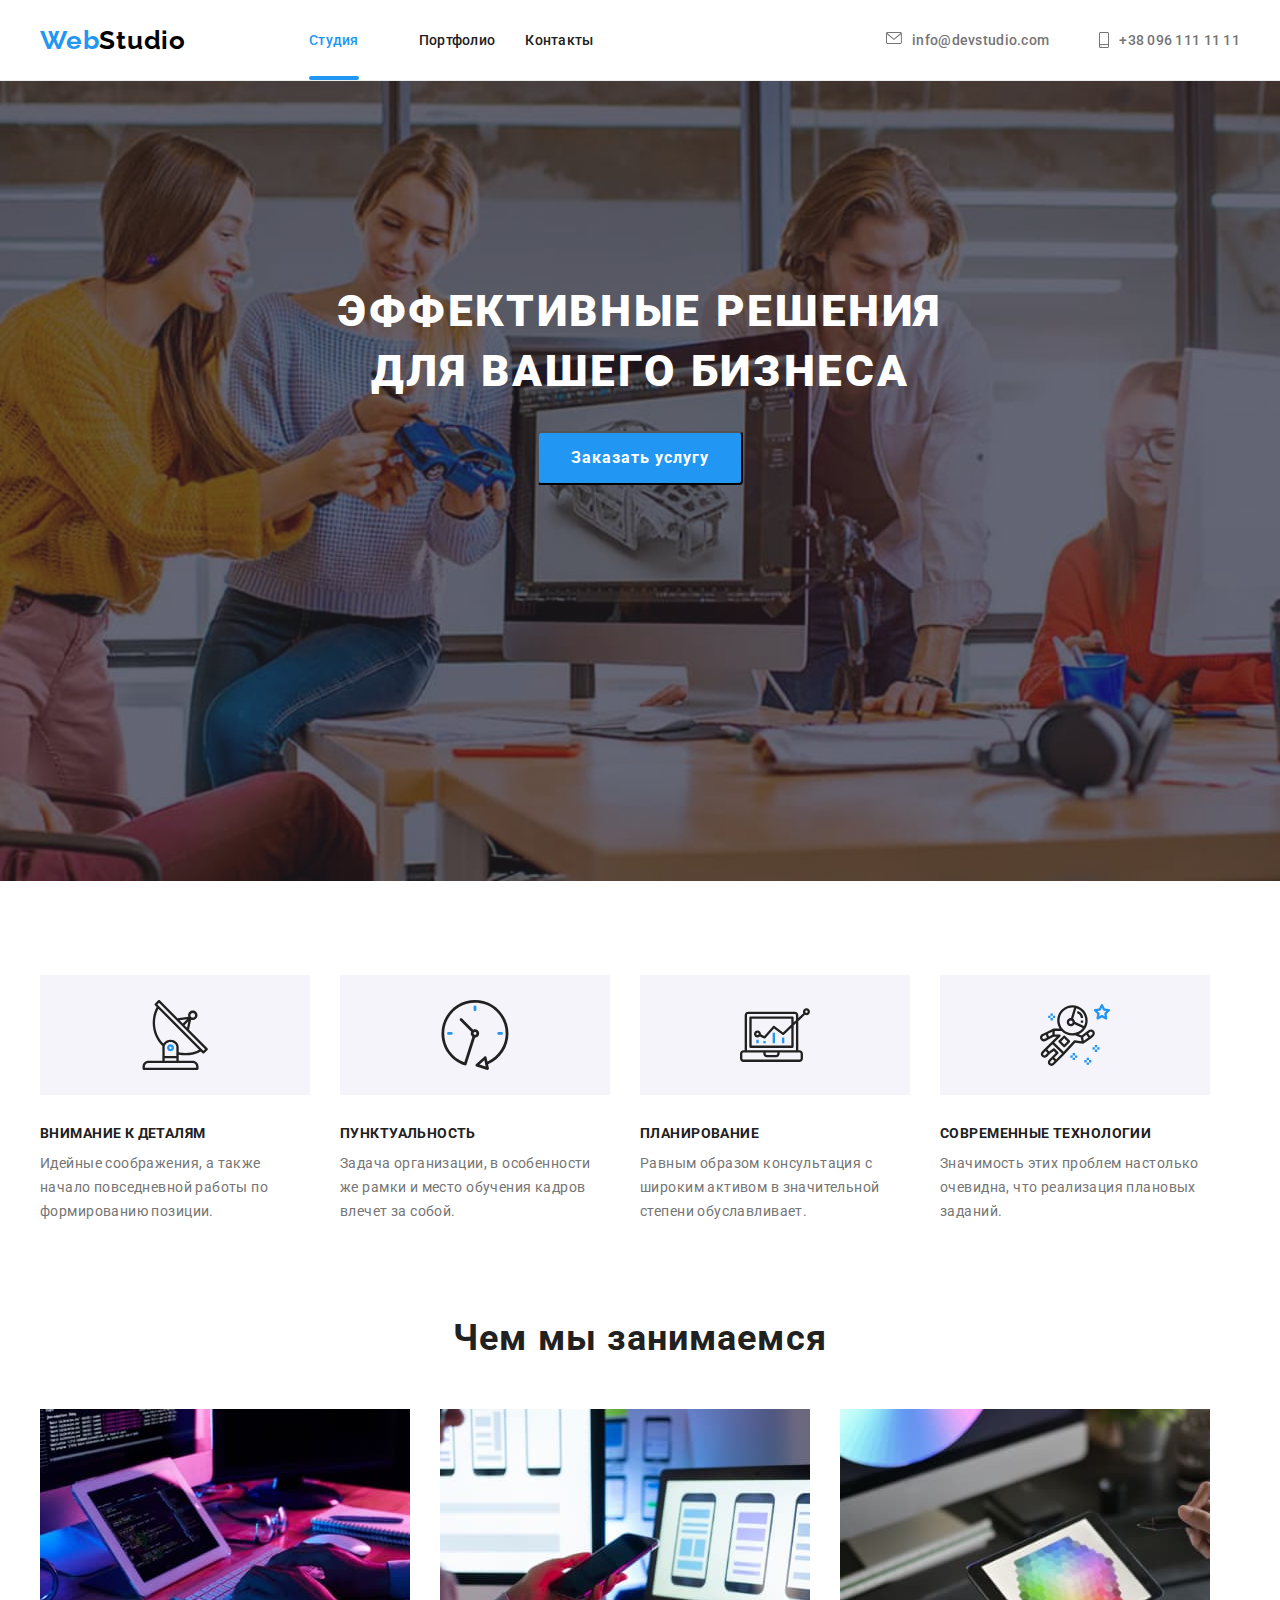
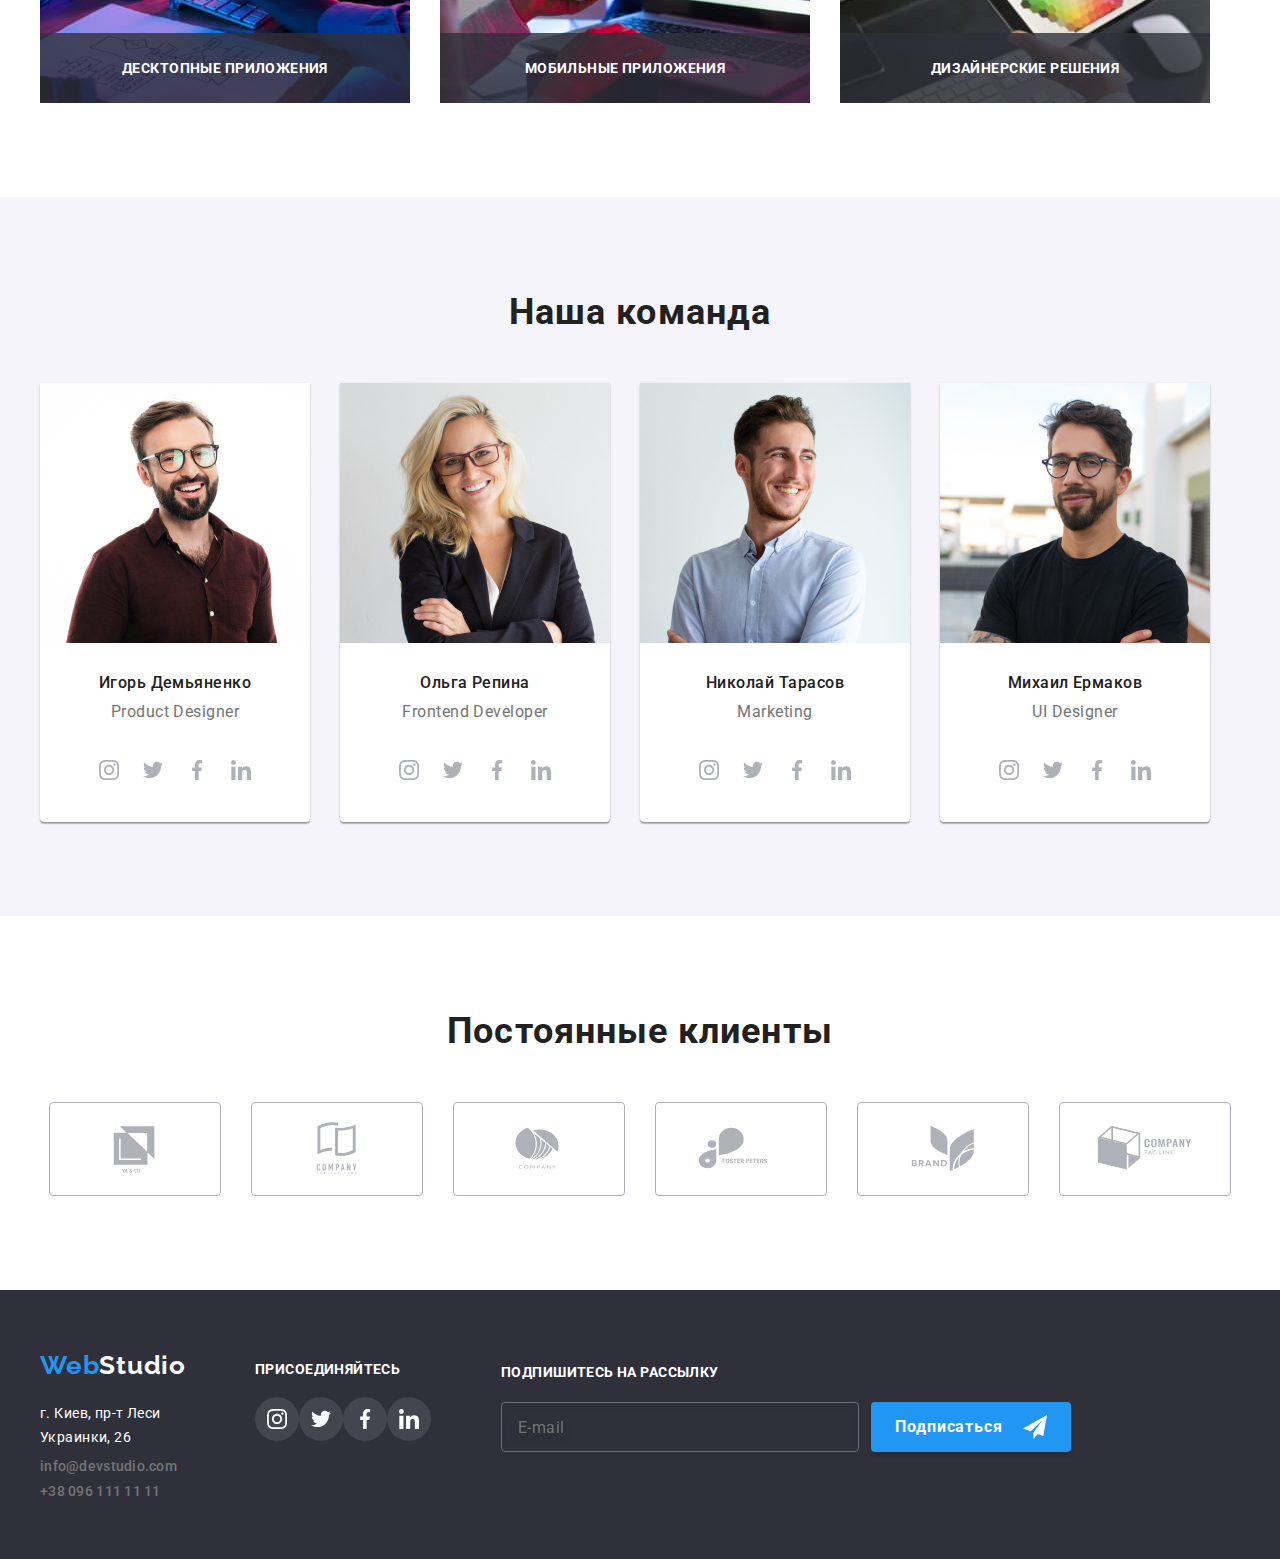
==== index.html @ 48524456 "HW7" ====
<!DOCTYPE html>
<html lang="ru">
<head>
    <meta charset="UTF-8">
    <meta http-equiv="X-UA-Compatible" content="IE=edge">
    <meta name="viewport" content="width=device-width, initial-scale=1.0">
    <title>Студия</title>
    <link rel="preconnect" href="https://fonts.googleapis.com">
    <link rel="preconnect" href="https://fonts.gstatic.com" crossorigin>
    <link href="https://fonts.googleapis.com/css2?family=Roboto:wght@400;500;700;900&display=swap" rel="stylesheet">
    <link rel="preconnect" href="https://fonts.googleapis.com">
    <link rel="preconnect" href="https://fonts.gstatic.com" crossorigin>
    <link href="https://fonts.googleapis.com/css2?family=Raleway:wght@700&display=swap" rel="stylesheet">
    <link href="//cdnjs.cloudflare.com/ajax/libs/modern-normalize/1.1.0/modern-normalize.min.css">
    <link rel="stylesheet" href="./css/main.min.css">
    <link rel="stylesheet" href="./css/styles.css">
    
    </head>
<body>
    <header class="header">
       <div class="container header_container">
       <nav class="header_nav header_list">
           <a href=./index.html class="Logo link">Web<span class="Logostudio link">Studio</span></a>
            
        <ul class="header_list link">
            <li class="header_item link">
              <a class="heder_link heder_link--current link" href="Студия">Студия</a>
            </li>
            <li class="header_item link">
              <a class="heder_link link" href=./portfolio.html>Портфолио</a>
            </li>
            <li class="header_item link">
              <a class="heder_link link" href="Контакты">Контакты</a>
            </li>
        </ul>
        </nav>
        
        <ul class="header_contact">
            <li class="contact_list link">
                <a class="contact_item link" href="mailto:info@devstudio.com">
                <svg class="email_icon">
                <use href="./imeges/sprite.svg#icon-email"></use>
                </svg>
                info@devstudio.com</a>
            </li>
            <li class="contact_list link">
                <a class="contact_item link" href="tel:+380961111111">
                <svg class="tel_icon">
                    <use href="./imeges/sprite.svg#icon-phone"></use>
                </svg>
                +38 096 111 11 11</a>
            </li>
        </ul>       
       </div>
    </header>
    <main class="hero_center">
        <section class="baner">
            <div class="container">
            <h1 class="hero_main">Эффективные решения для вашего бизнеса</h1>
            <button class="hero_btn" type="button"data-modal-open>Заказать услугу</button>
        </div>
        </section>

        <section class="header_about_us">
            <div class="container">
            <ul class="link header_us">
             <li class="about_item"> 
                <div class="deskription_card"> 
                 <div class="pictures">
                    <svg class="icon_antena">
                    <use href="./imeges/sprite.svg#icon-antena"></use>
                    </svg>
                 </div>
                </div>
                 <h3 class="about_us">Внимание к деталям</h3> 
                <p class="about_list">Идейные соображения, а также начало повседневной работы по формированию позиции.</p>  
             </li>
             <li class="about_item"> 
                <div class="deskription_card"> 
                    <div class="pictures">
                       <svg class="icon_clock">
                       <use href="./imeges/sprite.svg#icon-clock"></use>
                       </svg>
                    </div>
                   </div>
                 <h3 class="about_us">Пунктуальность</h3> 
                <p class="about_list">Задача организации, в особенности же рамки и место обучения кадров влечет за собой.</p>  
             </li>
             <li class="about_item"> 
                <div class="deskription_card"> 
                    <div class="pictures">
                       <svg class="icon_diagram">
                       <use href="./imeges/sprite.svg#icon-diagramfinish"></use>
                       </svg>
                    </div>
                   </div>
                 <h3 class="about_us">Планирование</h3> 
                <p class="about_list">Равным образом консультация с широким активом в значительной степени обуславливает.</p>  
             </li>
             <li class="about_item"> 
                <div class="deskription_card"> 
                    <div class="pictures">
                       <svg class="icon_astronaut">
                       <use href="./imeges/sprite.svg#icon-astronaut"></use>
                       </svg>
                    </div>
                   </div>
                 <h3 class="about_us">Современные технологии</h3> 
                <p class="about_list">Значимость этих проблем настолько очевидна, что реализация плановых заданий.</p>  
             </li>
            </ul>
        </div>
        </section>

        <section class="header_we_do">
            <div class="container">
            <h2 class="we_do">Чем мы занимаемся</h2>
             <ul class="we_do_list">
                 <li class="link photo_we_do">
                    <div class="we_do_title">
                     <img class="we_do_image"src="./imeges/box1.jpg" alt="печатает на клавиатуре" width="370" height="294">
                    <p class="we_do_text">Десктопные приложения</p>
                </div>
                </li>
                    <li class="link photo_we_do">
                        <div class="we_do_title">
                    <img class="we_do_image" src="./imeges/box2.jpg" alt="показывает телефон на экране" width="370" height="294">
                <p class="we_do_text">Мобильные приложения</p>
                </div>
                </li>
                <li class="link photo_we_do">
                    <div class="we_do_title">
                    <img class="we_do_image" src="./imeges/box3(1).jpg" alt="на картинке показан планшет" width="370" height="294">
                    <p class="we_do_text">Дизайнерские решения</p>
                </div>
                </li>
             </ul>
            </div>
        </section>

        <section class="header_team">
            <div class="container">
            <h2 class="team">Наша команда</h2>
            <ul class="team_list">
                <li class="link photo_us">
                    <img class="team_photo" src="./imeges/img(1).jpg" alt="сотрудник" width="270" height="260">
                    <h4 class="name">Игорь Демьяненко</h4>
                    <h5 class="prof" lang="en">Product Designer</h5>
                    <ul class="team_list-item social_list">
                        <li class="social_item link">
                            <a href="" class="social_link">
                             <svg class="social_icon">
                             <use 
                              href="./imeges/sprite.svg#icon-instagram">
                              </use>
                             </svg>
                            </a>
                        </li>
                        <li class="social_item link">
                            <a href="" class="social_link">
                             <svg class="social_icon">
                                <use 
                                href="./imeges/sprite.svg#icon-twitter">
                                </use>
                             </svg>
                            </a>
                        </li>

                        <li class="social_item link">
                            <a href="" class="social_link">
                               <svg class="social_icon">
                                    <use 
                                    href="./imeges/sprite.svg#icon-facebook">
                                    </use>
                                </svg>  
                            </a>

                        </li>
                        <li class="social_item link">
                            <a href="" class="social_link">
                                <svg class="social_icon">
                                    <use 
                                    href="./imeges/sprite.svg#icon-linkedin">
                                    </use>
                                </svg>  
                            </a>
                        </li>
                        
                    </ul>
                </li>
                <li class="link photo_us">
                   <img class="team_photo" src="./imeges/img(2).jpg" alt="сотрудник" width="270" height="260">
                   <h4 class="name">Ольга Репина</h4>
                   <h5 class="prof" lang="en">Frontend Developer</h5>
                   <ul class="team_list_item social_list">
                    <li class="social_item link">
                        <a href="" class="social_link">
                            <svg class="social_icon">
                                <use 
                                 href="./imeges/sprite.svg#icon-instagram">
                                 </use>
                                </svg>
                               </a>
                           </li>
   
                           <li class="social_item link">
                               <a href="" class="social_link">
                                <svg class="social_icon">
                                   <use 
                                   href="./imeges/sprite.svg#icon-twitter">
                                   </use>
                                </svg>
                               </a>
                           </li>
   
                           <li class="social_item link">
                               <a href="" class="social_link">
                                  <svg class="social_icon">
                                       <use 
                                       href="./imeges/sprite.svg#icon-facebook">
                                       </use>
                                   </svg>  
                               </a>
   
                           </li>
                           <li class="social_item link">
                               <a href="" class="social_link">
                                   <svg class="social_icon">
                                       <use 
                                       href="./imeges/sprite.svg#icon-linkedin">
                                       </use>
                                   </svg>  
                               </a>
                           </li>
                           
                       </ul>
                                   
                </li>
               <li class="link photo_us">
                   <img class="team_photo" src="./imeges/img(3).jpg" alt="сотрудник" width="270" height="260">
                   <h4 class="name">Николай Тарасов</h4>
                   <h5 class="prof" lang="en">Marketing</h5>
                   <ul class="team_list_item social_list">
                    <li class="social_item link">
                        <a href="" class="social_link">
                            <svg class="social_icon">
                                <use 
                                 href="./imeges/sprite.svg#icon-instagram">
                                 </use>
                                </svg>
                        </a>
                    </li>
   
                    <li class="social_item link">
                         <a href="" class="social_link">
                            <svg class="social_icon">
                                   <use 
                                   href="./imeges/sprite.svg#icon-twitter">
                                   </use>
                            </svg>
                        </a>
                    </li>
   
                    <li class="social_item link">
                            <a href="" class="social_link">
                                <svg class="social_icon">
                                       <use 
                                       href="./imeges/sprite.svg#icon-facebook">
                                       </use>
                                </svg>  
                            </a>
   
                    </li>
                    <li class="social_item link">
                            <a href="" class="social_link">
                                <svg class="social_icon">
                                       <use 
                                       href="./imeges/sprite.svg#icon-linkedin">
                                       </use>
                                </svg>  
                            </a>
                    </li>
                           
                </ul>
              </li>
               <li class="link photo_us">
                   <img class="team_photo" src="./imeges/img(4).jpg" alt="сотрудник" width="270" height="260">
                   <h4 class="name">Михаил Ермаков</h4>
                   <h5 class="prof" lang="en">UI Designer</h5>
                   <ul class="team_list_item social_list">
                    <li class="social_item link">
                        <a href="" class="social_link">
                            <svg class="social_icon">
                                <use 
                                 href="./imeges/sprite.svg#icon-instagram">
                                 </use>
                            </svg>
                        </a>
                    </li>
   
                    <li class="social_item link">
                        <a href="" class="social_link">
                            <svg class="social_icon">
                                   <use 
                                   href="./imeges/sprite.svg#icon-twitter">
                                   </use>
                            </svg>
                        </a>
                    </li>
   
                    <li class="social_item link">
                        <a href="" class="social_link">
                            <svg class="social_icon">
                                       <use 
                                       href="./imeges/sprite.svg#icon-facebook">
                                       </use>
                            </svg>  
                        </a>
   
                    </li>
                    <li class="social_item link">
                        <a href="" class="social_link">
                            <svg class="social_icon">
                                       <use 
                                       href="./imeges/sprite.svg#icon-linkedin">
                                       </use>
                            </svg>  
                        </a>
                    </li>
                   </ul>
                </li>
            </ul>
        </div>
        </section>

        <section class="client_section">
            <div class="container">
                <h2 class="title_client">Постоянные клиенты</h2>
            <ul class="client_list list">
                <li class="client_item link">
                    <a class="client_link" href="">
                        <svg class="company_icon">
                            <use href="./imeges/sprite.svg#icon-Company-YA"></use>
                        </svg>
                    </a>

                </li>
                <li class="client_item link">
                    <a class="client_link" href="">
                        <svg class="company_icon">
                            <use href="./imeges/sprite.svg#icon-company-windows"></use>
                        </svg>
                    </a>

                </li>
                <li class="client_item link">
                    <a class="client_link" href="">
                        <svg class="company_icon">
                            <use href="./imeges/sprite.svg#icon-company-circle"></use>
                        </svg>
                    </a>

                </li>
                <li class="client_item link">
                    <a class="client_link" href="">
                        <svg class="company_icon">
                            <use href="./imeges/sprite.svg#icon-Compane-foster"></use>
                        </svg>
                    </a>

                </li>
                <li class="client_item link">
                    <a class="client_link" href="">
                        <svg class="company_icon">
                            <use href="./imeges/sprite.svg#icon-company-brand"></use>
                        </svg>
                    </a>

                </li>
                <li class="client_item link">
                    <a class="client_link" href="">
                        <svg class="company_icon">
                            <use href="./imeges/sprite.svg#icon-company"></use>
                        </svg>
                    </a>

                </li>
            </ul>
            
            </div>
        </section>
    </main>

    <footer class="footer link">
    
     <div class="head_footer_container container">
        <div class="footer_container">
            <div class="footer_web">  
                <div class="logo_foot">
                <a href="WebStudio" class="Logo_footer link">Web<span class="Logostudio_footer link">Studio</span></a>
                </div>
            <address> 
            <ul class="link footer_list">
                <li class="link footer_item">
                    <a class="adress link" href="г.Киев,пр-тЛесиУкраинки,26">г. Киев, пр-т Леси Украинки, 26</a>
                </li>
                <li class="link footer_item">
                    <a class="contact_item link" href="mailto:info@devstudio.com">info@devstudio.com</a>
                </li>
                <li class="link footer_item">
                    <a class="contact_item link" href="tel:+380961111111">+38 096 111 11 11</a>
                </li>
            </ul>
            </address>
            </div> 

        <div class="footer_social">
         <h2 class="social_title">Присоединяйтесь</h2>
            <ul class="social_list">
             <li class="social_item link"> 
                 <a href="" class="footer_social_link">
                    <svg class="footer_social_icon">
                        <use href="./imeges/sprite.svg#icon-instagram"></use>
                    </svg>
                </a> 
            </li>
                            
            <li class="social_item link"> 
                <a href="" class="footer_social_link">
                    <svg class="footer_social_icon">
                        <use href="./imeges/sprite.svg#icon-twitter"></use>
                    </svg>
                </a>
             </li>
                              
             <li class="social_item link"> 
                 <a href="" class="footer_social_link">
                    <svg class="footer_social_icon">
                        <use href="./imeges/sprite.svg#icon-facebook"></use>
                    </svg>
                </a> 
            </li>

            <li class="social_item link"> 
                <a href="" class="footer_social_link">
                    <svg class="footer_social_icon">
                        <use href="./imeges/sprite.svg#icon-linkedin"></use>
                    </svg>
                </a> 
            </li>
           </ul>
        </div> 
        </div> 
    
    <form action class="footer_form">
        <strong class="strong">Подпишитесь на рассылку</strong>
        <div class="write_send">
        <input type="email" 
            id="mail" 
            placeholder="E-mail" 
            class="footer_input">
        <button type="submite" class="btn_write">
            <span class="btn_title">Подписаться</span>
            <svg class="icon_send" width="24" height="24">
                <use href="./imeges/sprite.svg#icon-send">
                 </use>
            </svg>
        </button>
    
    </form>
</div>
       
    </footer>


    <div class="backdrop is_hidden" data-modal>
        <div class="modal">
            <button type="button" class="close_btn" data-modal-close>
                <svg class="close_button">
                    <use href="./imeges/sprite.svg#icon-close-black-18dp">
                </use>
                </svg>
            </button>
        
        <form class="form" action>
            <p class="title_form">Оставьте свои данные, мы вам перезвоним</p>
            <div class="form_name">
            <label class="form_item" for="name" >Имя</label>
            <input class="form_input" type="text" name="name" id="name" placeholder="Иванов Иван">
            <svg class="form_icon">
            <use href="./imeges/sprite.svg#icon-People"></use>
            </svg>
           </div>
           <div class="form_name">
            <label class="form_item" for="tel">Телефон</label>
            <input class="form_input" type="tel" name="tel" id="tel">
            <svg class="form_icon">
               <use href="./imeges/sprite.svg#icon-tel"></use>
               </svg>
           </div>
           <div class="form_name">
            <label class="form_item" for="mail">Почта</label>
            <input class="form_input" type="email" name="mail" id="mail">
            <svg class="form_icon">
               <use href="./imeges/sprite.svg#icon-letter"></use>
               </svg>
           </div>
           <div class="form_name">
            <label class="form_item" for="com">Комментарий</label>
            <textarea name="com" id="com" cols="30" rows="10" class="comment" placeholder="Введите текст"></textarea>
           </div>
           
           <input type="checkbox" id="agreement" class="agreement hidden_visual"> 
          <label for="agreement" class="form_checkbox">
              <span class="span">
                <svg class="check" width="11" height="8">
                    <use href="./imeges/sprite.svg#icon-icon-vector">
                 </use>
                </svg>
              </span>Cоглашаюсь с рассылкой и принимаю &#160; 
          <a class="form_agry" href="">Условия договорa</a>
          </label> 
           
            
       
           <button type="submit" class="btn_send btn_submit">отправить</button>
        
        </form>

    </div>       
    </div>
        <script src="./js/modal.js"></script>
    </body>
</html>
---- css/main.min.css ----
:root{--primary-title-color: #ffffff;--secondary-title-color: #212121;--primary-text-color: #757575;--secondary-text-color: #2196F3}ul,h1,h3,h2,h4,p{padding:0px;margin:0px}img{display:block;min-width:100%;height:auto}a{display:block}html{box-sizing:border-box}body{font-family:'Roboto', sans-serif;margin:0px}.link{list-style:none;text-decoration:none;font-style:normal}.container{width:1200px;margin:0 auto;padding:0 15px}.hero_btn{font-family:Roboto;font-style:normal;font-weight:bold;font-size:16px;line-height:30px;display:flex;align-items:center;letter-spacing:0.06em;color:var(--primary-title-color);background-color:#2196F3;cursor:pointer;margin:auto;border-radius:4px;padding:10px 32px}.hero_btn:focus,.hero_btn:hover{background-color:var(--secondary-text-color);color:var(--secondary-title-color)}.social_item{width:44px;height:44px}.social_link{width:100%;height:100%;border-radius:50%;background-color:#ffffff;display:flex;justify-content:center;align-items:center;transition:background-color 250ms cubic-bezier(0.4, 0, 0.2, 1)}.social_link:focus,.social_link:hover{background-color:var(--secondary-text-color);border-radius:50%}.social_list{display:flex;justify-content:center;align-items:center}.social_item .social_item{margin-left:10px}.team_list_item{margin-bottom:30px}.social_icon{width:20px;height:20px;fill:#afb1b8;justify-content:center;align-items:center}.social_icon:hover,.social_icon:focus{fill:#ffffff;border-color:var(--secondary-text-color)}.menu_btn:hover,.menu_btn:focus{color:var(--primary-title-color);background-color:var(--secondary-text-color)}.menu_btn{border:none;font-family:Roboto;font-style:normal;font-weight:500;font-size:16px;line-height:26px;text-align:center;letter-spacing:0.03em;color:var(--secondary-title-color);cursor:pointer;display:block;padding:6px 22px;transition:color 250ms cubic-bezier(0.4, 0, 0.2, 1),background-color 250ms cubic-bezier(0.4, 0, 0.2, 1),box-shadow 250ms cubic-bezier(0.4, 0, 0.2, 1)}.menu{padding-top:94px;padding-bottom:94px}.container_nav{display:flex;justify-content:center;margin-bottom:50px}.menu_title:not(:first-child){margin-left:30px}.backdrop{width:100%;height:100%;position:fixed;top:0;background-color:rgba(0,0,0,0.2);display:flex;justify-content:center;align-items:center;transition:opacity 250ms cubic-bezier(0.4, 0, 0.2, 1)}.backdrop.is_hidden{opacity:0;visibility:hidden;pointer-events:none}.modal{width:528px;min-height:581px;background:#ffffff;border-radius:4px;position:relative}.close_btn{display:flex;justify-content:center;align-items:center;width:30px;height:30px;border-radius:50%;position:absolute;right:18px;top:18px;background-color:transparent;border:1px solid rgba(0,0,0,0.1);cursor:pointer}.close_button{width:18px;height:18px;justify-content:center;align-items:center}.close_button:hover{fill:var(--secondary-text-color)}textarea{resize:none}.form{padding:40px}.title_form{display:block;font-family:Roboto;font-style:normal;font-weight:bold;font-size:20px;line-height:23px;text-align:center;letter-spacing:0.03em;color:#212121;margin-bottom:12px}.form_name{position:relative;display:flex;flex-direction:column;margin-bottom:12px;cursor:pointer}.form_item{font-family:Roboto;font-style:normal;font-weight:normal;font-size:12px;line-height:14px;letter-spacing:0.01em;color:#757575;margin-bottom:4px}.form_input{height:40px;left:576px;top:314px;outline:none;border:1px solid rgba(33,33,33,0.2);border-radius:4px;padding-left:42px;margin:0;border:1px solid rgba(33,33,33,0.2);border-radius:4px;transition:border 250ms cubic-bezier(0.4, 0, 0.2, 1)}.form_input:hover,.form_input:focus{outline:none;border:1px solid #2196F3}.form_name:hover.form_icon{fill:#2196F3}.form_input:focus+.form_icon{fill:#2196F3}.form_icon{height:15px;width:12px;position:absolute;top:31px;left:12px;pointer-events:none;transition:fill 250ms cubic-bezier(0.4, 0, 0.2, 1)}.comment{outline:none;padding:12px 16px;border-radius:4px;border:1px solid rgba(33,33,33,0.2);resize:none;transition:border 250ms cubic-bezier(0.4, 0, 0.2, 1)}.comment:focus,.comment:hover{outline:none;border:1px solid #2196F3}.form_checkbox{font-size:14px;line-height:1.2;color:var(--primary-text-color);display:flex;font-style:normal;font-weight:normal;letter-spacing:0.03em;cursor:pointer}.form_checkbox .span{width:15px;height:15px;border:2px solid black;border-radius:3px;margin-right:7px;display:flex;justify-content:center;align-items:center}.agreement:checked+.form_checkbox .span{background-color:var(--secondary-text-color);border:2px solid var(--secondary-text-color)}.hidden_visual{position:absolute;width:1px;height:1px;margin:-1px;border:0;padding:0;clip:rect(0 0 0 0);overflow:hidden}.btn_send{display:block;margin-left:auto;margin-right:auto}.btn_submit{background:var(--secondary-text-color);width:200px;height:50px;box-shadow:0px 4px 4px rgba(0,0,0,0.15);border-radius:4px;border:none;cursor:pointer;color:var(--primary-title-color);font-weight:700;font-size:16px;line-height:1.88;letter-spacing:0.06em;margin-top:30px}.footer_form{display:inline-flex;flex-wrap:wrap;margin-right:93px}.strong{font-family:Roboto;font-style:normal;font-weight:700;font-size:14px;line-height:1.14;letter-spacing:0.03em;text-transform:uppercase;display:block;color:var(--primary-title-color);padding-top:15px}.write_send{display:flex;margin-top:-25px}.footer_input{outline:none;font-family:Roboto;font-style:normal;font-weight:400;font-size:16px;line-height:1.25;display:flex;align-items:center;letter-spacing:0.03em;color:rgba(255,255,255,0.6);width:358px;height:50px;padding:15px 16px;margin-right:12px;color:var(--primary-title-color);background:none;border:1px solid rgba(255,255,255,0.3);box-sizing:border-box;filter:drop-shadow(0px 4px 4px rgba(0,0,0,0.15));border-radius:4px;transition:border 250ms cubic-bezier(0.4, 0, 0.2, 1)}.btn_write{display:flex;justify-content:center;align-items:center;width:200px;height:50px;left:1185px;top:2787px;border:none;background-color:var(--secondary-text-color);box-shadow:0px 4px 4px rgba(0,0,0,0.15);border-radius:4px;box-shadow:0px 4px 4px rgba(0,0,0,0.15);cursor:pointer;transition:background-color 250ms cubic-bezier(0.4, 0, 0.2, 1)}.icon_send{width:24px;height:24px;margin-left:10px}.btn_title{font-family:Roboto;font-style:normal;font-weight:bold;font-size:16px;line-height:calc(30 / 16);letter-spacing:0.06em;color:var(--primary-title-color);margin-right:10px}.header{border-bottom:1px solid #ececec}.Logo{color:var(--secondary-text-color);font-family:Raleway;font-style:normal;font-weight:bold;font-size:26px;line-height:31px;letter-spacing:0.03em;margin-right:93px;padding-top:25px;padding-bottom:25px}.Logostudio{font-family:Raleway;font-style:normal;font-weight:bold;font-size:26px;line-height:31px;letter-spacing:0.03em;color:black}.header_list{display:flex;justify-content:center;align-items:center}.header_container{display:flex;height:80px}.header_nav{display:flex}.header_item{font-family:Roboto;font-style:normal;font-weight:500;font-size:14px;line-height:16px;letter-spacing:0.02em}.header_item:hover,.header_item:focus{color:var(--secondary-text-color)}.header_item:not(:last-child){margin:30px}.heder_link{position:relative;color:var(--secondary-title-color);padding-top:32px;padding-bottom:32px;display:block;transition:color 250ms cubic-bezier(0.4, 0, 0.2, 1)}.heder_link:hover,.heder_link:focus{color:var(--secondary-text-color)}.heder_link--current{color:var(--secondary-text-color)}.heder_link--current::after{content:"";left:0;width:100%;height:4px;position:absolute;bottom:0px;border-radius:2px;background-color:var(--secondary-text-color)}.header_contact{display:flex;margin-left:auto;align-items:center}.contact_item{font-family:Roboto;font-style:normal;font-weight:500;font-size:14px;line-height:16px;letter-spacing:0.02em;color:var(--primary-text-color);display:flex;transition:color 250ms cubic-bezier(0.4, 0, 0.2, 1)}.contact_item:hover,.contact_item:focus{color:var(--secondary-text-color)}.contact_list:not(:last-child){margin-right:50px}.email_icon{height:12px;width:16px;margin-right:10px;fill:currentColor}.tel_icon{height:16px;width:10px;margin-right:10px;fill:currentColor}.baner{background-color:#2F303A}.hero_main{font-family:Roboto;font-style:normal;font-weight:900;font-size:44px;line-height:60px;text-align:center;letter-spacing:0.06em;text-transform:uppercase;color:var(--primary-title-color);width:696px;margin:auto;margin-bottom:30px}.hero_main{padding-top:auto;padding-bottom:auto}.baner{padding-top:200px;height:600px;max-width:1600px;margin:auto;text-align:center;background-image:linear-gradient(to right, rgba(47,48,58,0.4), rgba(47,48,58,0.4)),url(../imeges/background.jpg);background-repeat:no-repeat;background-position:center;background-size:cover}.about_us{font-family:Roboto;font-style:normal;font-weight:bold;font-size:14px;line-height:16px;letter-spacing:0.03em;text-transform:uppercase;color:var(--secondary-title-color);margin-bottom:10px}.about_item{margin-left:30px;width:270px;flex-basis:calc(100% / 4 - 30px)}.about_item:nth-child(4n+1){margin-left:0px}.header_us{display:flex}.header_about_us{padding-top:94px;padding-bottom:47px}.about_list{font-family:Roboto;font-style:normal;font-weight:normal;font-size:14px;line-height:24px;letter-spacing:0.03em;color:var(--primary-text-color);margin-top:10px;display:flex}.about_us:not(:last-child){margin-right:50px}.icon_antena,.icon_clock,.icon_diagram,.icon_astronaut{height:70px;width:70px}.pictures{height:120px;background-color:#F5F4FA;margin-bottom:30px;display:flex;justify-content:center;align-items:center}.header_we_do{padding-top:47px;padding-bottom:94px}.we_do_list{display:flex;flex-basis:calc(100% / 3 - 90px)}.we_do{font-family:Roboto;font-style:normal;font-weight:bold;font-size:36px;line-height:42px;text-align:center;letter-spacing:0.03em;color:var(--secondary-title-color);margin-bottom:50px}.photo_we_do:not(:first-child){margin-left:30px}.we_do_text{position:absolute;font-family:Roboto;font-style:normal;font-weight:bold;font-size:14px;line-height:16px;text-align:center;letter-spacing:0.03em;text-transform:uppercase;display:flex;justify-content:center;align-items:center;line-height:1.17;width:100%;height:70px;background-color:rgba(47,48,58,0.8);color:var(--primary-title-color);bottom:0}.we_do_title{position:relative}.team{font-family:Roboto;font-style:normal;font-weight:bold;font-size:36px;line-height:42px;text-align:center;letter-spacing:0.03em;color:var(--secondary-title-color);margin-bottom:50px}.header_team{background-color:#f5f4fa;padding-top:94px;padding-bottom:94px;max-width:1600px;margin:auto}.photo_us{flex-basis:calc(100% / 4 - 90px);box-shadow:0px 1px 3px rgba(0,0,0,0.12),0px 1px 1px rgba(0,0,0,0.14),0px 2px 1px rgba(0,0,0,0.2);border-radius:0px 0px 4px 4px;background-color:var(--primary-title-color)}.photo_us:not(:first-child){margin-left:30px}.team_list{display:flex;flex-wrap:wrap}.team_list>.photo_us{flex-basis:calc((100% / 4) - 30px)}.team_photo{margin-bottom:30px}.name{font-family:Roboto;font-style:normal;font-weight:500;font-size:16px;line-height:19px;text-align:center;letter-spacing:0.03em;color:var(--secondary-title-color)}.prof{font-family:Roboto;font-style:normal;font-weight:normal;font-size:16px;line-height:19px;text-align:center;letter-spacing:0.03em;color:var(--primary-text-color);padding:auto;margin-top:10px}.client_section{padding-top:94px;padding-bottom:94px}.title_client{font-family:Roboto;font-style:normal;font-weight:bold;font-size:36px;line-height:42px;text-align:center;letter-spacing:0.03em;color:#212121;margin-bottom:50px}.client_link{display:flex;justify-content:center;align-items:center;width:170px;height:92px;border-radius:4px;border:1px solid #afb1b8;cursor:pointer;transition:background-color 250ms cubic-bezier(0.4, 0, 0.2, 1)}.client_link:focus,.client_link:hover{border-color:#2196F3}.client_item:not(:last-child){margin-right:30px}.company_icon{width:106px;height:60px;fill:#AFB1B8}.company_icon:hover,.company_icon:focus{fill:#2196F3;border-color:#2196F3}.client_list{display:flex;justify-content:center}.logo_foot{margin-bottom:20px;height:31px;width:145px}.Logostudio_footer{color:#ffffff}.adress{font-family:Roboto;font-style:normal;font-weight:normal;font-size:14px;line-height:24px;letter-spacing:0.03em;color:var(--primary-title-color)}.mail .tel{font-family:Roboto;font-style:normal;font-weight:normal;font-size:14px;line-height:24px;letter-spacing:0.03em;color:rgba(255,255,255,0.6)}.footer{background-color:#2F303A;padding-top:60px;padding-bottom:60px;max-width:1600px;margin:auto}.Logo_footer{color:var(--secondary-text-color);font-family:Raleway;font-style:normal;font-weight:bold;font-size:26px;line-height:31px;letter-spacing:0.03em}.footer_item{display:block}.footer_item:not(:last-child){margin-bottom:9px}.social_title{align-items:center;justify-content:center;margin-bottom:20px;width:145px;height:16px;left:516px;top:2751px;color:var(--primary-title-color);font-family:Roboto;font-style:normal;font-weight:700;font-size:14px;line-height:calc(16 / 14);letter-spacing:0.03em;text-transform:uppercase}.head_footer_container{display:flex}.footer_container{display:flex;align-items:baseline;margin-right:70px}.footer_social_link{display:flex;justify-content:center;align-items:center;width:44px;height:44px;background-color:rgba(255,255,255,0.1);border-radius:50%;transition:background-color 250ms cubic-bezier(0.4, 0, 0.2, 1)}.footer_social_link:focus,.footer_social_link:hover{background-color:var(--secondary-text-color);border-radius:50%}.footer_social_icon{width:20px;height:20px;fill:var(--primary-title-color)}.footer_social_icon:hover,.footer_social_icon:focus{fill:var(--primary-title-color)}.footer_web{margin-right:70px}.project_list{font-family:Roboto;font-style:normal;font-weight:bold;font-size:18px;line-height:36px;letter-spacing:0.06em;color:var(--secondary-title-color)}.project_item{font-family:Roboto;font-style:normal;font-weight:normal;font-size:16px;line-height:30px;letter-spacing:0.03em;color:var(--primary-text-color);margin-bottom:4px}.container_nav{display:flex;justify-content:center;margin-bottom:50px}.menu_title:not(:first-child){margin-left:30px}.card{padding:20px 24px;border:1px solid #eeeeee;border-top:none}.galary_top{position:relative;overflow:hidden}.galary_discription{position:absolute;font-family:Roboto;font-style:normal;font-weight:normal;font-size:18px;line-height:28px;letter-spacing:0.03em;color:white;top:0px;left:0px;height:100%;padding:63px 24px;transform:translate(0, 100%);transition:transform 250ms cubic-bezier(0.4, 0, 0.2, 1);background-color:var(--secondary-text-color)}.galary_discription--text{text-align:left;padding-right:24px;padding-left:24px}.galary_link{transition:box-shadow 250ms cubic-bezier(0.4, 0, 0.2, 1)}.galary_link:hover,.galary_link:focus{box-shadow:0px 4px 4px rgba(0,0,0,0.25)}.galary_link:hover .galary_discription,.galary_link:focus .galary_discription{transform:translate(0)}.galary_list{display:flex;flex-wrap:wrap}.galary_item{flex-basis:calc(100% / 3 - 30px);margin-left:30px;margin-top:30px}.galary_item:nth-child(1){margin-left:0px}.galary_item:nth-child(4){margin-left:0px}.galary_item:nth-child(7){margin-left:0px}.galary_item:nth-child(1){margin-top:0px}.galary_item:nth-child(2){margin-top:0px}.galary_item:nth-child(3){margin-top:0px}
/*# sourceMappingURL=main.min.css.map */
---- css/styles.css ----
/* HEADER */
/* CONTACT */
/* HERO */
/* FOOTER */

/* PORTFOLIO */
/* MENU */

/* GALARY */





/* --модальное окно-- */
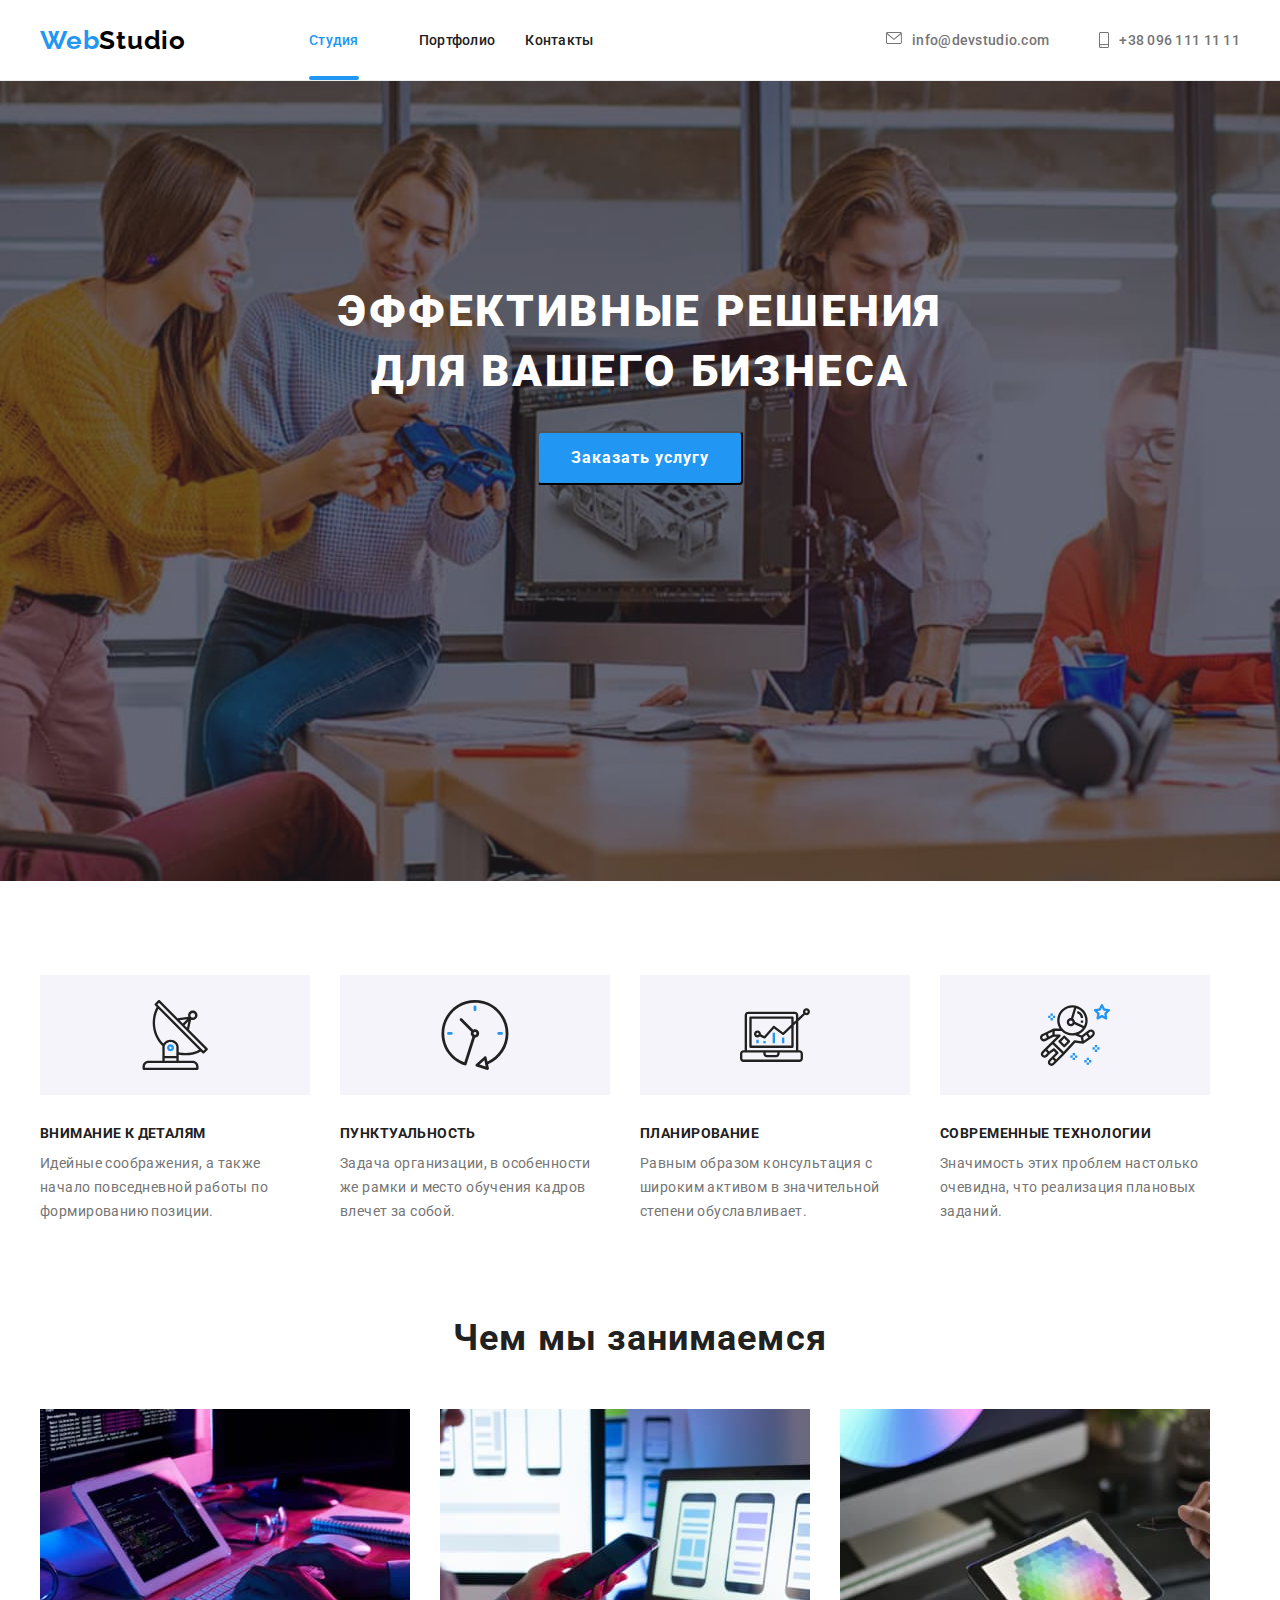
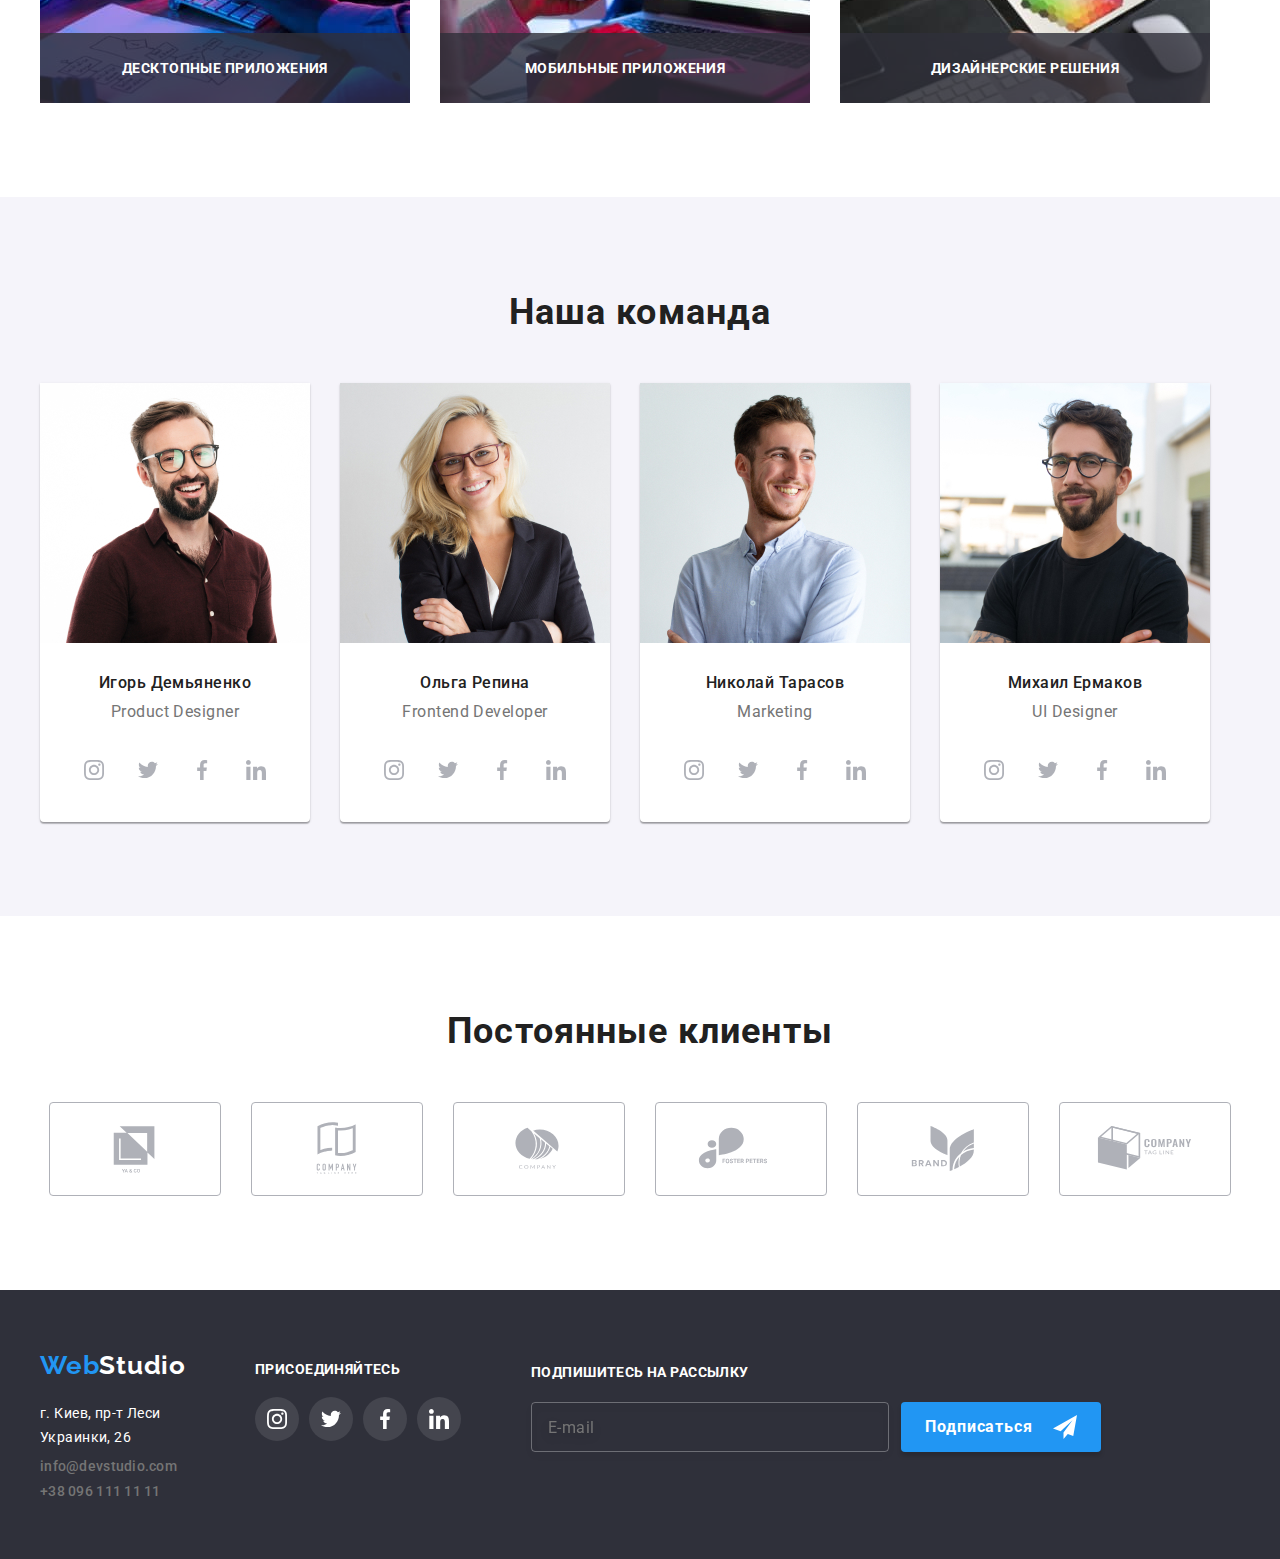
==== commit 01563cde: "HW7" ====
--- a/index.html
+++ b/index.html
@@ -57,14 +57,14 @@
         <section class="baner">
             <div class="container">
             <h1 class="hero_main">Эффективные решения для вашего бизнеса</h1>
-            <button class="hero_btn" type="button"data-modal-open>Заказать услугу</button>
+            <button class="hero_btn" type="button" data-modal-open>Заказать услугу</button>
         </div>
         </section>
 
-        <section class="header_about_us">
+        <section class="title_about_us">
             <div class="container">
-            <ul class="link header_us">
-             <li class="about_item"> 
+            <ul class="link about_us_item">
+             <li class="about_list"> 
                 <div class="deskription_card"> 
                  <div class="pictures">
                     <svg class="icon_antena">
@@ -73,9 +73,9 @@
                  </div>
                 </div>
                  <h3 class="about_us">Внимание к деталям</h3> 
-                <p class="about_list">Идейные соображения, а также начало повседневной работы по формированию позиции.</p>  
+                <p class="about_us_text">Идейные соображения, а также начало повседневной работы по формированию позиции.</p>  
              </li>
-             <li class="about_item"> 
+             <li class="about_list"> 
                 <div class="deskription_card"> 
                     <div class="pictures">
                        <svg class="icon_clock">
@@ -84,9 +84,9 @@
                     </div>
                    </div>
                  <h3 class="about_us">Пунктуальность</h3> 
-                <p class="about_list">Задача организации, в особенности же рамки и место обучения кадров влечет за собой.</p>  
+                <p class="about_us_text">Задача организации, в особенности же рамки и место обучения кадров влечет за собой.</p>  
              </li>
-             <li class="about_item"> 
+             <li class="about_list"> 
                 <div class="deskription_card"> 
                     <div class="pictures">
                        <svg class="icon_diagram">
@@ -95,9 +95,9 @@
                     </div>
                    </div>
                  <h3 class="about_us">Планирование</h3> 
-                <p class="about_list">Равным образом консультация с широким активом в значительной степени обуславливает.</p>  
+                <p class="about_us_text">Равным образом консультация с широким активом в значительной степени обуславливает.</p>  
              </li>
-             <li class="about_item"> 
+             <li class="about_list"> 
                 <div class="deskription_card"> 
                     <div class="pictures">
                        <svg class="icon_astronaut">
@@ -106,30 +106,30 @@
                     </div>
                    </div>
                  <h3 class="about_us">Современные технологии</h3> 
-                <p class="about_list">Значимость этих проблем настолько очевидна, что реализация плановых заданий.</p>  
+                <p class="about_us_text">Значимость этих проблем настолько очевидна, что реализация плановых заданий.</p>  
              </li>
             </ul>
         </div>
         </section>
 
-        <section class="header_we_do">
+        <section class="we_do">
             <div class="container">
-            <h2 class="we_do">Чем мы занимаемся</h2>
+            <h2 class="we_do_title">Чем мы занимаемся</h2>
              <ul class="we_do_list">
                  <li class="link photo_we_do">
-                    <div class="we_do_title">
-                     <img class="we_do_image"src="./imeges/box1.jpg" alt="печатает на клавиатуре" width="370" height="294">
+                    <div class="we_do_card">
+                     <img class="we_do_image" src="./imeges/box1.jpg" alt="печатает на клавиатуре" width="370" height="294">
                     <p class="we_do_text">Десктопные приложения</p>
                 </div>
                 </li>
                     <li class="link photo_we_do">
-                        <div class="we_do_title">
+                        <div class="we_do_card">
                     <img class="we_do_image" src="./imeges/box2.jpg" alt="показывает телефон на экране" width="370" height="294">
                 <p class="we_do_text">Мобильные приложения</p>
                 </div>
                 </li>
                 <li class="link photo_we_do">
-                    <div class="we_do_title">
+                    <div class="we_do_card">
                     <img class="we_do_image" src="./imeges/box3(1).jpg" alt="на картинке показан планшет" width="370" height="294">
                     <p class="we_do_text">Дизайнерские решения</p>
                 </div>
@@ -138,9 +138,9 @@
             </div>
         </section>
 
-        <section class="header_team">
+        <section class="team">
             <div class="container">
-            <h2 class="team">Наша команда</h2>
+            <h2 class="team_title">Наша команда</h2>
             <ul class="team_list">
                 <li class="link photo_us">
                     <img class="team_photo" src="./imeges/img(1).jpg" alt="сотрудник" width="270" height="260">
@@ -333,7 +333,7 @@
         </div>
         </section>
 
-        <section class="client_section">
+        <section class="client">
             <div class="container">
                 <h2 class="title_client">Постоянные клиенты</h2>
             <ul class="client_list list">
@@ -393,7 +393,7 @@
 
     <footer class="footer link">
     
-     <div class="head_footer_container container">
+     <div class="head_footer_container container"> 
         <div class="footer_container">
             <div class="footer_web">  
                 <div class="logo_foot">
@@ -451,8 +451,8 @@
            </ul>
         </div> 
         </div> 
-    
-    <form action class="footer_form">
+     
+    <form class="footer_form">
         <strong class="strong">Подпишитесь на рассылку</strong>
         <div class="write_send">
         <input type="email" 
@@ -466,11 +466,11 @@
                  </use>
             </svg>
         </button>
-    
+        </div>
     </form>
-</div>
-       
-    </footer>
+
+     </div>
+</footer>
 
 
     <div class="backdrop is_hidden" data-modal>
@@ -482,7 +482,7 @@
                 </svg>
             </button>
         
-        <form class="form" action>
+        <form class="modal_form">
             <p class="title_form">Оставьте свои данные, мы вам перезвоним</p>
             <div class="form_name">
             <label class="form_item" for="name" >Имя</label>
@@ -499,8 +499,8 @@
                </svg>
            </div>
            <div class="form_name">
-            <label class="form_item" for="mail">Почта</label>
-            <input class="form_input" type="email" name="mail" id="mail">
+            <label class="form_item" for="email">Почта</label>
+            <input class="form_input" type="email" name="email" id="email">
             <svg class="form_icon">
                <use href="./imeges/sprite.svg#icon-letter"></use>
                </svg>
--- a/css/main.min.css
+++ b/css/main.min.css
@@ -1,2 +1,2 @@
-:root{--primary-title-color: #ffffff;--secondary-title-color: #212121;--primary-text-color: #757575;--secondary-text-color: #2196F3}ul,h1,h3,h2,h4,p{padding:0px;margin:0px}img{display:block;min-width:100%;height:auto}a{display:block}html{box-sizing:border-box}body{font-family:'Roboto', sans-serif;margin:0px}.link{list-style:none;text-decoration:none;font-style:normal}.container{width:1200px;margin:0 auto;padding:0 15px}.hero_btn{font-family:Roboto;font-style:normal;font-weight:bold;font-size:16px;line-height:30px;display:flex;align-items:center;letter-spacing:0.06em;color:var(--primary-title-color);background-color:#2196F3;cursor:pointer;margin:auto;border-radius:4px;padding:10px 32px}.hero_btn:focus,.hero_btn:hover{background-color:var(--secondary-text-color);color:var(--secondary-title-color)}.social_item{width:44px;height:44px}.social_link{width:100%;height:100%;border-radius:50%;background-color:#ffffff;display:flex;justify-content:center;align-items:center;transition:background-color 250ms cubic-bezier(0.4, 0, 0.2, 1)}.social_link:focus,.social_link:hover{background-color:var(--secondary-text-color);border-radius:50%}.social_list{display:flex;justify-content:center;align-items:center}.social_item .social_item{margin-left:10px}.team_list_item{margin-bottom:30px}.social_icon{width:20px;height:20px;fill:#afb1b8;justify-content:center;align-items:center}.social_icon:hover,.social_icon:focus{fill:#ffffff;border-color:var(--secondary-text-color)}.menu_btn:hover,.menu_btn:focus{color:var(--primary-title-color);background-color:var(--secondary-text-color)}.menu_btn{border:none;font-family:Roboto;font-style:normal;font-weight:500;font-size:16px;line-height:26px;text-align:center;letter-spacing:0.03em;color:var(--secondary-title-color);cursor:pointer;display:block;padding:6px 22px;transition:color 250ms cubic-bezier(0.4, 0, 0.2, 1),background-color 250ms cubic-bezier(0.4, 0, 0.2, 1),box-shadow 250ms cubic-bezier(0.4, 0, 0.2, 1)}.menu{padding-top:94px;padding-bottom:94px}.container_nav{display:flex;justify-content:center;margin-bottom:50px}.menu_title:not(:first-child){margin-left:30px}.backdrop{width:100%;height:100%;position:fixed;top:0;background-color:rgba(0,0,0,0.2);display:flex;justify-content:center;align-items:center;transition:opacity 250ms cubic-bezier(0.4, 0, 0.2, 1)}.backdrop.is_hidden{opacity:0;visibility:hidden;pointer-events:none}.modal{width:528px;min-height:581px;background:#ffffff;border-radius:4px;position:relative}.close_btn{display:flex;justify-content:center;align-items:center;width:30px;height:30px;border-radius:50%;position:absolute;right:18px;top:18px;background-color:transparent;border:1px solid rgba(0,0,0,0.1);cursor:pointer}.close_button{width:18px;height:18px;justify-content:center;align-items:center}.close_button:hover{fill:var(--secondary-text-color)}textarea{resize:none}.form{padding:40px}.title_form{display:block;font-family:Roboto;font-style:normal;font-weight:bold;font-size:20px;line-height:23px;text-align:center;letter-spacing:0.03em;color:#212121;margin-bottom:12px}.form_name{position:relative;display:flex;flex-direction:column;margin-bottom:12px;cursor:pointer}.form_item{font-family:Roboto;font-style:normal;font-weight:normal;font-size:12px;line-height:14px;letter-spacing:0.01em;color:#757575;margin-bottom:4px}.form_input{height:40px;left:576px;top:314px;outline:none;border:1px solid rgba(33,33,33,0.2);border-radius:4px;padding-left:42px;margin:0;border:1px solid rgba(33,33,33,0.2);border-radius:4px;transition:border 250ms cubic-bezier(0.4, 0, 0.2, 1)}.form_input:hover,.form_input:focus{outline:none;border:1px solid #2196F3}.form_name:hover.form_icon{fill:#2196F3}.form_input:focus+.form_icon{fill:#2196F3}.form_icon{height:15px;width:12px;position:absolute;top:31px;left:12px;pointer-events:none;transition:fill 250ms cubic-bezier(0.4, 0, 0.2, 1)}.comment{outline:none;padding:12px 16px;border-radius:4px;border:1px solid rgba(33,33,33,0.2);resize:none;transition:border 250ms cubic-bezier(0.4, 0, 0.2, 1)}.comment:focus,.comment:hover{outline:none;border:1px solid #2196F3}.form_checkbox{font-size:14px;line-height:1.2;color:var(--primary-text-color);display:flex;font-style:normal;font-weight:normal;letter-spacing:0.03em;cursor:pointer}.form_checkbox .span{width:15px;height:15px;border:2px solid black;border-radius:3px;margin-right:7px;display:flex;justify-content:center;align-items:center}.agreement:checked+.form_checkbox .span{background-color:var(--secondary-text-color);border:2px solid var(--secondary-text-color)}.hidden_visual{position:absolute;width:1px;height:1px;margin:-1px;border:0;padding:0;clip:rect(0 0 0 0);overflow:hidden}.btn_send{display:block;margin-left:auto;margin-right:auto}.btn_submit{background:var(--secondary-text-color);width:200px;height:50px;box-shadow:0px 4px 4px rgba(0,0,0,0.15);border-radius:4px;border:none;cursor:pointer;color:var(--primary-title-color);font-weight:700;font-size:16px;line-height:1.88;letter-spacing:0.06em;margin-top:30px}.footer_form{display:inline-flex;flex-wrap:wrap;margin-right:93px}.strong{font-family:Roboto;font-style:normal;font-weight:700;font-size:14px;line-height:1.14;letter-spacing:0.03em;text-transform:uppercase;display:block;color:var(--primary-title-color);padding-top:15px}.write_send{display:flex;margin-top:-25px}.footer_input{outline:none;font-family:Roboto;font-style:normal;font-weight:400;font-size:16px;line-height:1.25;display:flex;align-items:center;letter-spacing:0.03em;color:rgba(255,255,255,0.6);width:358px;height:50px;padding:15px 16px;margin-right:12px;color:var(--primary-title-color);background:none;border:1px solid rgba(255,255,255,0.3);box-sizing:border-box;filter:drop-shadow(0px 4px 4px rgba(0,0,0,0.15));border-radius:4px;transition:border 250ms cubic-bezier(0.4, 0, 0.2, 1)}.btn_write{display:flex;justify-content:center;align-items:center;width:200px;height:50px;left:1185px;top:2787px;border:none;background-color:var(--secondary-text-color);box-shadow:0px 4px 4px rgba(0,0,0,0.15);border-radius:4px;box-shadow:0px 4px 4px rgba(0,0,0,0.15);cursor:pointer;transition:background-color 250ms cubic-bezier(0.4, 0, 0.2, 1)}.icon_send{width:24px;height:24px;margin-left:10px}.btn_title{font-family:Roboto;font-style:normal;font-weight:bold;font-size:16px;line-height:calc(30 / 16);letter-spacing:0.06em;color:var(--primary-title-color);margin-right:10px}.header{border-bottom:1px solid #ececec}.Logo{color:var(--secondary-text-color);font-family:Raleway;font-style:normal;font-weight:bold;font-size:26px;line-height:31px;letter-spacing:0.03em;margin-right:93px;padding-top:25px;padding-bottom:25px}.Logostudio{font-family:Raleway;font-style:normal;font-weight:bold;font-size:26px;line-height:31px;letter-spacing:0.03em;color:black}.header_list{display:flex;justify-content:center;align-items:center}.header_container{display:flex;height:80px}.header_nav{display:flex}.header_item{font-family:Roboto;font-style:normal;font-weight:500;font-size:14px;line-height:16px;letter-spacing:0.02em}.header_item:hover,.header_item:focus{color:var(--secondary-text-color)}.header_item:not(:last-child){margin:30px}.heder_link{position:relative;color:var(--secondary-title-color);padding-top:32px;padding-bottom:32px;display:block;transition:color 250ms cubic-bezier(0.4, 0, 0.2, 1)}.heder_link:hover,.heder_link:focus{color:var(--secondary-text-color)}.heder_link--current{color:var(--secondary-text-color)}.heder_link--current::after{content:"";left:0;width:100%;height:4px;position:absolute;bottom:0px;border-radius:2px;background-color:var(--secondary-text-color)}.header_contact{display:flex;margin-left:auto;align-items:center}.contact_item{font-family:Roboto;font-style:normal;font-weight:500;font-size:14px;line-height:16px;letter-spacing:0.02em;color:var(--primary-text-color);display:flex;transition:color 250ms cubic-bezier(0.4, 0, 0.2, 1)}.contact_item:hover,.contact_item:focus{color:var(--secondary-text-color)}.contact_list:not(:last-child){margin-right:50px}.email_icon{height:12px;width:16px;margin-right:10px;fill:currentColor}.tel_icon{height:16px;width:10px;margin-right:10px;fill:currentColor}.baner{background-color:#2F303A}.hero_main{font-family:Roboto;font-style:normal;font-weight:900;font-size:44px;line-height:60px;text-align:center;letter-spacing:0.06em;text-transform:uppercase;color:var(--primary-title-color);width:696px;margin:auto;margin-bottom:30px}.hero_main{padding-top:auto;padding-bottom:auto}.baner{padding-top:200px;height:600px;max-width:1600px;margin:auto;text-align:center;background-image:linear-gradient(to right, rgba(47,48,58,0.4), rgba(47,48,58,0.4)),url(../imeges/background.jpg);background-repeat:no-repeat;background-position:center;background-size:cover}.about_us{font-family:Roboto;font-style:normal;font-weight:bold;font-size:14px;line-height:16px;letter-spacing:0.03em;text-transform:uppercase;color:var(--secondary-title-color);margin-bottom:10px}.about_item{margin-left:30px;width:270px;flex-basis:calc(100% / 4 - 30px)}.about_item:nth-child(4n+1){margin-left:0px}.header_us{display:flex}.header_about_us{padding-top:94px;padding-bottom:47px}.about_list{font-family:Roboto;font-style:normal;font-weight:normal;font-size:14px;line-height:24px;letter-spacing:0.03em;color:var(--primary-text-color);margin-top:10px;display:flex}.about_us:not(:last-child){margin-right:50px}.icon_antena,.icon_clock,.icon_diagram,.icon_astronaut{height:70px;width:70px}.pictures{height:120px;background-color:#F5F4FA;margin-bottom:30px;display:flex;justify-content:center;align-items:center}.header_we_do{padding-top:47px;padding-bottom:94px}.we_do_list{display:flex;flex-basis:calc(100% / 3 - 90px)}.we_do{font-family:Roboto;font-style:normal;font-weight:bold;font-size:36px;line-height:42px;text-align:center;letter-spacing:0.03em;color:var(--secondary-title-color);margin-bottom:50px}.photo_we_do:not(:first-child){margin-left:30px}.we_do_text{position:absolute;font-family:Roboto;font-style:normal;font-weight:bold;font-size:14px;line-height:16px;text-align:center;letter-spacing:0.03em;text-transform:uppercase;display:flex;justify-content:center;align-items:center;line-height:1.17;width:100%;height:70px;background-color:rgba(47,48,58,0.8);color:var(--primary-title-color);bottom:0}.we_do_title{position:relative}.team{font-family:Roboto;font-style:normal;font-weight:bold;font-size:36px;line-height:42px;text-align:center;letter-spacing:0.03em;color:var(--secondary-title-color);margin-bottom:50px}.header_team{background-color:#f5f4fa;padding-top:94px;padding-bottom:94px;max-width:1600px;margin:auto}.photo_us{flex-basis:calc(100% / 4 - 90px);box-shadow:0px 1px 3px rgba(0,0,0,0.12),0px 1px 1px rgba(0,0,0,0.14),0px 2px 1px rgba(0,0,0,0.2);border-radius:0px 0px 4px 4px;background-color:var(--primary-title-color)}.photo_us:not(:first-child){margin-left:30px}.team_list{display:flex;flex-wrap:wrap}.team_list>.photo_us{flex-basis:calc((100% / 4) - 30px)}.team_photo{margin-bottom:30px}.name{font-family:Roboto;font-style:normal;font-weight:500;font-size:16px;line-height:19px;text-align:center;letter-spacing:0.03em;color:var(--secondary-title-color)}.prof{font-family:Roboto;font-style:normal;font-weight:normal;font-size:16px;line-height:19px;text-align:center;letter-spacing:0.03em;color:var(--primary-text-color);padding:auto;margin-top:10px}.client_section{padding-top:94px;padding-bottom:94px}.title_client{font-family:Roboto;font-style:normal;font-weight:bold;font-size:36px;line-height:42px;text-align:center;letter-spacing:0.03em;color:#212121;margin-bottom:50px}.client_link{display:flex;justify-content:center;align-items:center;width:170px;height:92px;border-radius:4px;border:1px solid #afb1b8;cursor:pointer;transition:background-color 250ms cubic-bezier(0.4, 0, 0.2, 1)}.client_link:focus,.client_link:hover{border-color:#2196F3}.client_item:not(:last-child){margin-right:30px}.company_icon{width:106px;height:60px;fill:#AFB1B8}.company_icon:hover,.company_icon:focus{fill:#2196F3;border-color:#2196F3}.client_list{display:flex;justify-content:center}.logo_foot{margin-bottom:20px;height:31px;width:145px}.Logostudio_footer{color:#ffffff}.adress{font-family:Roboto;font-style:normal;font-weight:normal;font-size:14px;line-height:24px;letter-spacing:0.03em;color:var(--primary-title-color)}.mail .tel{font-family:Roboto;font-style:normal;font-weight:normal;font-size:14px;line-height:24px;letter-spacing:0.03em;color:rgba(255,255,255,0.6)}.footer{background-color:#2F303A;padding-top:60px;padding-bottom:60px;max-width:1600px;margin:auto}.Logo_footer{color:var(--secondary-text-color);font-family:Raleway;font-style:normal;font-weight:bold;font-size:26px;line-height:31px;letter-spacing:0.03em}.footer_item{display:block}.footer_item:not(:last-child){margin-bottom:9px}.social_title{align-items:center;justify-content:center;margin-bottom:20px;width:145px;height:16px;left:516px;top:2751px;color:var(--primary-title-color);font-family:Roboto;font-style:normal;font-weight:700;font-size:14px;line-height:calc(16 / 14);letter-spacing:0.03em;text-transform:uppercase}.head_footer_container{display:flex}.footer_container{display:flex;align-items:baseline;margin-right:70px}.footer_social_link{display:flex;justify-content:center;align-items:center;width:44px;height:44px;background-color:rgba(255,255,255,0.1);border-radius:50%;transition:background-color 250ms cubic-bezier(0.4, 0, 0.2, 1)}.footer_social_link:focus,.footer_social_link:hover{background-color:var(--secondary-text-color);border-radius:50%}.footer_social_icon{width:20px;height:20px;fill:var(--primary-title-color)}.footer_social_icon:hover,.footer_social_icon:focus{fill:var(--primary-title-color)}.footer_web{margin-right:70px}.project_list{font-family:Roboto;font-style:normal;font-weight:bold;font-size:18px;line-height:36px;letter-spacing:0.06em;color:var(--secondary-title-color)}.project_item{font-family:Roboto;font-style:normal;font-weight:normal;font-size:16px;line-height:30px;letter-spacing:0.03em;color:var(--primary-text-color);margin-bottom:4px}.container_nav{display:flex;justify-content:center;margin-bottom:50px}.menu_title:not(:first-child){margin-left:30px}.card{padding:20px 24px;border:1px solid #eeeeee;border-top:none}.galary_top{position:relative;overflow:hidden}.galary_discription{position:absolute;font-family:Roboto;font-style:normal;font-weight:normal;font-size:18px;line-height:28px;letter-spacing:0.03em;color:white;top:0px;left:0px;height:100%;padding:63px 24px;transform:translate(0, 100%);transition:transform 250ms cubic-bezier(0.4, 0, 0.2, 1);background-color:var(--secondary-text-color)}.galary_discription--text{text-align:left;padding-right:24px;padding-left:24px}.galary_link{transition:box-shadow 250ms cubic-bezier(0.4, 0, 0.2, 1)}.galary_link:hover,.galary_link:focus{box-shadow:0px 4px 4px rgba(0,0,0,0.25)}.galary_link:hover .galary_discription,.galary_link:focus .galary_discription{transform:translate(0)}.galary_list{display:flex;flex-wrap:wrap}.galary_item{flex-basis:calc(100% / 3 - 30px);margin-left:30px;margin-top:30px}.galary_item:nth-child(1){margin-left:0px}.galary_item:nth-child(4){margin-left:0px}.galary_item:nth-child(7){margin-left:0px}.galary_item:nth-child(1){margin-top:0px}.galary_item:nth-child(2){margin-top:0px}.galary_item:nth-child(3){margin-top:0px}
+:root{--primary-title-color: #ffffff;--secondary-title-color: #212121;--primary-text-color: #757575;--secondary-text-color: #2196F3}ul,h1,h3,h2,h4,p{padding:0px;margin:0px}img{display:block;min-width:100%;height:auto}a{display:block}html{box-sizing:border-box}body{font-family:'Roboto', sans-serif;margin:0px}.link{list-style:none;text-decoration:none;font-style:normal}.container{width:1200px;margin:0 auto;padding:0 15px}.hero_btn{font-family:Roboto;font-style:normal;font-weight:bold;font-size:16px;line-height:30px;display:flex;align-items:center;letter-spacing:0.06em;color:var(--primary-title-color);background-color:#2196F3;cursor:pointer;margin:auto;border-radius:4px;padding:10px 32px}.hero_btn:focus,.hero_btn:hover{background-color:var(--secondary-text-color);color:var(--secondary-title-color)}.social_item{width:44px;height:44px}.social_link{width:100%;height:100%;border-radius:50%;background-color:#ffffff;display:flex;justify-content:center;align-items:center;transition:background-color 250ms cubic-bezier(0.4, 0, 0.2, 1)}.social_link:focus,.social_link:hover{background-color:var(--secondary-text-color);border-radius:50%}.social_list{display:flex;justify-content:center;align-items:center}.social_item:not(:first-child){margin-left:10px}.team_list_item{margin-bottom:30px}.social_icon{width:20px;height:20px;fill:#afb1b8;justify-content:center;align-items:center}.social_icon:hover,.social_icon:focus{fill:#ffffff;border-color:var(--secondary-text-color)}.menu_btn:hover,.menu_btn:focus{color:var(--primary-title-color);background-color:var(--secondary-text-color)}.menu_btn{border:none;font-family:Roboto;font-style:normal;font-weight:500;font-size:16px;line-height:26px;text-align:center;letter-spacing:0.03em;color:var(--secondary-title-color);cursor:pointer;display:block;padding:6px 22px;transition:color 250ms cubic-bezier(0.4, 0, 0.2, 1),background-color 250ms cubic-bezier(0.4, 0, 0.2, 1),box-shadow 250ms cubic-bezier(0.4, 0, 0.2, 1)}.menu{padding-top:94px;padding-bottom:94px}.menu_nav{display:flex;justify-content:center;margin-bottom:50px}.menu_title:not(:first-child){margin-left:30px}.backdrop{width:100%;height:100%;position:fixed;top:0;background-color:rgba(0,0,0,0.2);display:flex;justify-content:center;align-items:center;transition:opacity 250ms cubic-bezier(0.4, 0, 0.2, 1)}.backdrop.is_hidden{opacity:0;visibility:hidden;pointer-events:none}.modal{width:528px;min-height:581px;background:#ffffff;border-radius:4px;position:relative}.close_btn{display:flex;justify-content:center;align-items:center;width:30px;height:30px;border-radius:50%;position:absolute;right:18px;top:18px;background-color:transparent;border:1px solid rgba(0,0,0,0.1);cursor:pointer}.close_button{width:18px;height:18px;justify-content:center;align-items:center}.close_button:hover{fill:var(--secondary-text-color)}textarea{resize:none}.modal_form{padding:40px}.title_form{display:block;font-family:Roboto;font-style:normal;font-weight:bold;font-size:20px;line-height:23px;text-align:center;letter-spacing:0.03em;color:#212121;margin-bottom:12px}.form_name{position:relative;display:flex;flex-direction:column;margin-bottom:12px;cursor:pointer}.form_item{font-family:Roboto;font-style:normal;font-weight:normal;font-size:12px;line-height:14px;letter-spacing:0.01em;color:#757575;margin-bottom:4px}.form_input{height:40px;left:576px;top:314px;outline:none;border:1px solid rgba(33,33,33,0.2);border-radius:4px;padding-left:42px;margin:0;border:1px solid rgba(33,33,33,0.2);border-radius:4px;transition:border 250ms cubic-bezier(0.4, 0, 0.2, 1)}.form_input:hover,.form_input:focus{outline:none;border:1px solid #2196F3}.form_name:hover.form_icon{fill:#2196F3}.form_input:focus+.form_icon{fill:#2196F3}.form_icon{height:15px;width:12px;position:absolute;top:31px;left:12px;pointer-events:none;transition:fill 250ms cubic-bezier(0.4, 0, 0.2, 1)}.comment{outline:none;padding:12px 16px;border-radius:4px;border:1px solid rgba(33,33,33,0.2);resize:none;transition:border 250ms cubic-bezier(0.4, 0, 0.2, 1)}.comment:focus,.comment:hover{outline:none;border:1px solid #2196F3}.form_checkbox{font-size:14px;line-height:1.2;color:var(--primary-text-color);display:flex;font-style:normal;font-weight:normal;letter-spacing:0.03em;cursor:pointer}.form_checkbox .span{width:15px;height:15px;border:2px solid black;border-radius:3px;margin-right:7px;display:flex;justify-content:center;align-items:center}.agreement:checked+.form_checkbox .span{background-color:var(--secondary-text-color);border:2px solid var(--secondary-text-color)}.hidden_visual{position:absolute;width:1px;height:1px;margin:-1px;border:0;padding:0;clip:rect(0 0 0 0);overflow:hidden}.btn_send{display:block;margin-left:auto;margin-right:auto}.btn_submit{background:var(--secondary-text-color);width:200px;height:50px;box-shadow:0px 4px 4px rgba(0,0,0,0.15);border-radius:4px;border:none;cursor:pointer;color:var(--primary-title-color);font-weight:700;font-size:16px;line-height:1.88;letter-spacing:0.06em;margin-top:30px}.footer_form{display:flex;flex-wrap:wrap;margin-right:93px}.strong{font-family:Roboto;font-style:normal;font-weight:700;font-size:14px;line-height:1.14;letter-spacing:0.03em;text-transform:uppercase;display:block;color:var(--primary-title-color);padding-top:15px}.write_send{display:flex;margin-top:-25px}.footer_input{outline:none;font-family:Roboto;font-style:normal;font-weight:400;font-size:16px;line-height:1.25;display:flex;align-items:center;letter-spacing:0.03em;color:rgba(255,255,255,0.6);width:358px;height:50px;padding:15px 16px;margin-right:12px;color:var(--primary-title-color);background:none;border:1px solid rgba(255,255,255,0.3);box-sizing:border-box;filter:drop-shadow(0px 4px 4px rgba(0,0,0,0.15));border-radius:4px;transition:border 250ms cubic-bezier(0.4, 0, 0.2, 1)}.btn_write{display:flex;justify-content:center;align-items:center;width:200px;height:50px;left:1185px;top:2787px;border:none;background-color:var(--secondary-text-color);box-shadow:0px 4px 4px rgba(0,0,0,0.15);border-radius:4px;box-shadow:0px 4px 4px rgba(0,0,0,0.15);cursor:pointer;transition:background-color 250ms cubic-bezier(0.4, 0, 0.2, 1)}.icon_send{width:24px;height:24px;margin-left:10px}.btn_title{font-family:Roboto;font-style:normal;font-weight:bold;font-size:16px;line-height:calc(30 / 16);letter-spacing:0.06em;color:var(--primary-title-color);margin-right:10px}.header{border-bottom:1px solid #ececec}.Logo{color:var(--secondary-text-color);font-family:Raleway;font-style:normal;font-weight:bold;font-size:26px;line-height:31px;letter-spacing:0.03em;margin-right:93px;padding-top:25px;padding-bottom:25px}.Logostudio{font-family:Raleway;font-style:normal;font-weight:bold;font-size:26px;line-height:31px;letter-spacing:0.03em;color:black}.header_list{display:flex;justify-content:center;align-items:center}.header_container{display:flex;height:80px}.header_nav{display:flex}.header_item{font-family:Roboto;font-style:normal;font-weight:500;font-size:14px;line-height:16px;letter-spacing:0.02em}.header_item:hover,.header_item:focus{color:var(--secondary-text-color)}.header_item:not(:last-child){margin:30px}.heder_link{position:relative;color:var(--secondary-title-color);padding-top:32px;padding-bottom:32px;display:block;transition:color 250ms cubic-bezier(0.4, 0, 0.2, 1)}.heder_link:hover,.heder_link:focus{color:var(--secondary-text-color)}.heder_link--current{color:var(--secondary-text-color)}.heder_link--current::after{content:"";left:0;width:100%;height:4px;position:absolute;bottom:0px;border-radius:2px;background-color:var(--secondary-text-color)}.header_contact{display:flex;margin-left:auto;align-items:center}.contact_item{font-family:Roboto;font-style:normal;font-weight:500;font-size:14px;line-height:16px;letter-spacing:0.02em;color:var(--primary-text-color);display:flex;transition:color 250ms cubic-bezier(0.4, 0, 0.2, 1)}.contact_item:hover,.contact_item:focus{color:var(--secondary-text-color)}.contact_list:not(:last-child){margin-right:50px}.email_icon{height:12px;width:16px;margin-right:10px;fill:currentColor}.tel_icon{height:16px;width:10px;margin-right:10px;fill:currentColor}.baner{background-color:#2F303A}.hero_main{font-family:Roboto;font-style:normal;font-weight:900;font-size:44px;line-height:60px;text-align:center;letter-spacing:0.06em;text-transform:uppercase;color:var(--primary-title-color);width:696px;margin:auto;margin-bottom:30px}.hero_main{padding-top:auto;padding-bottom:auto}.baner{padding-top:200px;height:600px;max-width:1600px;margin:auto;text-align:center;background-image:linear-gradient(to right, rgba(47,48,58,0.4), rgba(47,48,58,0.4)),url(../imeges/background.jpg);background-repeat:no-repeat;background-position:center;background-size:cover}.about_us{font-family:Roboto;font-style:normal;font-weight:bold;font-size:14px;line-height:16px;letter-spacing:0.03em;text-transform:uppercase;color:var(--secondary-title-color);margin-bottom:10px}.about_list{margin-left:30px;width:270px;flex-basis:calc(100% / 4 - 30px)}.about_list:nth-child(4n+1){margin-left:0px}.about_us_item{display:flex}.title_about_us{padding-top:94px;padding-bottom:47px}.about_us_text{font-family:Roboto;font-style:normal;font-weight:normal;font-size:14px;line-height:24px;letter-spacing:0.03em;color:var(--primary-text-color);margin-top:10px;display:flex}.about_us:not(:last-child){margin-right:50px}.icon_antena,.icon_clock,.icon_diagram,.icon_astronaut{height:70px;width:70px}.pictures{height:120px;background-color:#F5F4FA;margin-bottom:30px;display:flex;justify-content:center;align-items:center}.we_do{padding-top:47px;padding-bottom:94px}.we_do_list{display:flex;flex-basis:calc(100% / 3 - 90px)}.we_do_title{font-family:Roboto;font-style:normal;font-weight:bold;font-size:36px;line-height:42px;text-align:center;letter-spacing:0.03em;color:var(--secondary-title-color);margin-bottom:50px}.photo_we_do:not(:first-child){margin-left:30px}.we_do_text{position:absolute;font-family:Roboto;font-style:normal;font-weight:bold;font-size:14px;line-height:16px;text-align:center;letter-spacing:0.03em;text-transform:uppercase;display:flex;justify-content:center;align-items:center;line-height:1.17;width:100%;height:70px;background-color:rgba(47,48,58,0.8);color:var(--primary-title-color);bottom:0}.we_do_card{position:relative}.team_title{font-family:Roboto;font-style:normal;font-weight:bold;font-size:36px;line-height:42px;text-align:center;letter-spacing:0.03em;color:var(--secondary-title-color);margin-bottom:50px}.team{background-color:#f5f4fa;padding-top:94px;padding-bottom:94px;max-width:1600px;margin:auto}.photo_us{flex-basis:calc(100% / 4 - 90px);box-shadow:0px 1px 3px rgba(0,0,0,0.12),0px 1px 1px rgba(0,0,0,0.14),0px 2px 1px rgba(0,0,0,0.2);border-radius:0px 0px 4px 4px;background-color:var(--primary-title-color)}.photo_us:not(:first-child){margin-left:30px}.team_list{display:flex;flex-wrap:wrap}.team_list>.photo_us{flex-basis:calc((100% / 4) - 30px)}.team_photo{margin-bottom:30px}.name{font-family:Roboto;font-style:normal;font-weight:500;font-size:16px;line-height:19px;text-align:center;letter-spacing:0.03em;color:var(--secondary-title-color)}.prof{font-family:Roboto;font-style:normal;font-weight:normal;font-size:16px;line-height:19px;text-align:center;letter-spacing:0.03em;color:var(--primary-text-color);padding:auto;margin-top:10px}.client{padding-top:94px;padding-bottom:94px}.title_client{font-family:Roboto;font-style:normal;font-weight:bold;font-size:36px;line-height:42px;text-align:center;letter-spacing:0.03em;color:#212121;margin-bottom:50px}.client_link{display:flex;justify-content:center;align-items:center;width:170px;height:92px;border-radius:4px;border:1px solid #afb1b8;cursor:pointer;transition:background-color 250ms cubic-bezier(0.4, 0, 0.2, 1)}.client_link:focus,.client_link:hover{border-color:#2196F3;fill:#2196F3}.client_item:not(:last-child){margin-right:30px}.company_icon{width:106px;height:60px;fill:#AFB1B8}.company_icon:hover,.company_icon:focus{fill:#2196F3;border-color:#2196F3}.client_list{display:flex;justify-content:center}.logo_foot{margin-bottom:20px;height:31px;width:145px}.Logostudio_footer{color:#ffffff}.adress{font-family:Roboto;font-style:normal;font-weight:normal;font-size:14px;line-height:24px;letter-spacing:0.03em;color:var(--primary-title-color)}.mail .tel{font-family:Roboto;font-style:normal;font-weight:normal;font-size:14px;line-height:24px;letter-spacing:0.03em;color:rgba(255,255,255,0.6)}.footer{background-color:#2F303A;padding-top:60px;padding-bottom:60px;max-width:1600px;margin:auto}.Logo_footer{color:var(--secondary-text-color);font-family:Raleway;font-style:normal;font-weight:bold;font-size:26px;line-height:31px;letter-spacing:0.03em}.footer_item{display:block}.footer_item:not(:last-child){margin-bottom:9px}.social_title{align-items:center;justify-content:center;margin-bottom:20px;width:145px;height:16px;left:516px;top:2751px;color:var(--primary-title-color);font-family:Roboto;font-style:normal;font-weight:700;font-size:14px;line-height:calc(16 / 14);letter-spacing:0.03em;text-transform:uppercase}.head_footer_container{display:flex}.footer_container{display:flex;align-items:baseline;margin-right:70px}.footer_social_link{display:flex;justify-content:center;align-items:center;width:44px;height:44px;background-color:rgba(255,255,255,0.1);border-radius:50%;transition:background-color 250ms cubic-bezier(0.4, 0, 0.2, 1)}.footer_social_link:focus,.footer_social_link:hover{background-color:var(--secondary-text-color);border-radius:50%}.footer_social_icon{width:20px;height:20px;fill:var(--primary-title-color)}.footer_social_icon:hover,.footer_social_icon:focus{fill:var(--primary-title-color)}.footer_web{margin-right:70px}.project_list{font-family:Roboto;font-style:normal;font-weight:bold;font-size:18px;line-height:36px;letter-spacing:0.06em;color:var(--secondary-title-color)}.project_item{font-family:Roboto;font-style:normal;font-weight:normal;font-size:16px;line-height:30px;letter-spacing:0.03em;color:var(--primary-text-color);margin-bottom:4px}.container_nav{display:flex;justify-content:center;margin-bottom:50px}.menu_title:not(:first-child){margin-left:30px}.card{padding:20px 24px;border:1px solid #eeeeee;border-top:none}.galary_item{position:relative;overflow:hidden}.galary_discription{position:absolute;font-family:Roboto;font-style:normal;font-weight:normal;font-size:18px;line-height:28px;letter-spacing:0.03em;color:white;top:0px;left:0px;height:100%;padding:63px 24px;transform:translate(0, 100%);transition:transform 250ms cubic-bezier(0.4, 0, 0.2, 1);background-color:var(--secondary-text-color)}.galary_discription--text{text-align:left;padding-right:24px;padding-left:24px}.galary_link{transition:box-shadow 250ms cubic-bezier(0.4, 0, 0.2, 1)}.galary_link:hover,.galary_link:focus{box-shadow:0px 4px 4px rgba(0,0,0,0.25)}.galary_link:hover .galary_discription,.galary_link:focus .galary_discription{transform:translate(0)}.galary{display:flex;flex-wrap:wrap}.galary_list{flex-basis:calc(100% / 3 - 30px);margin-left:30px;margin-top:30px}.galary_list:nth-child(1){margin-left:0px}.galary_list:nth-child(4){margin-left:0px}.galary_list:nth-child(7){margin-left:0px}.galary_list:nth-child(1){margin-top:0px}.galary_list:nth-child(2){margin-top:0px}.galary_list:nth-child(3){margin-top:0px}
 /*# sourceMappingURL=main.min.css.map */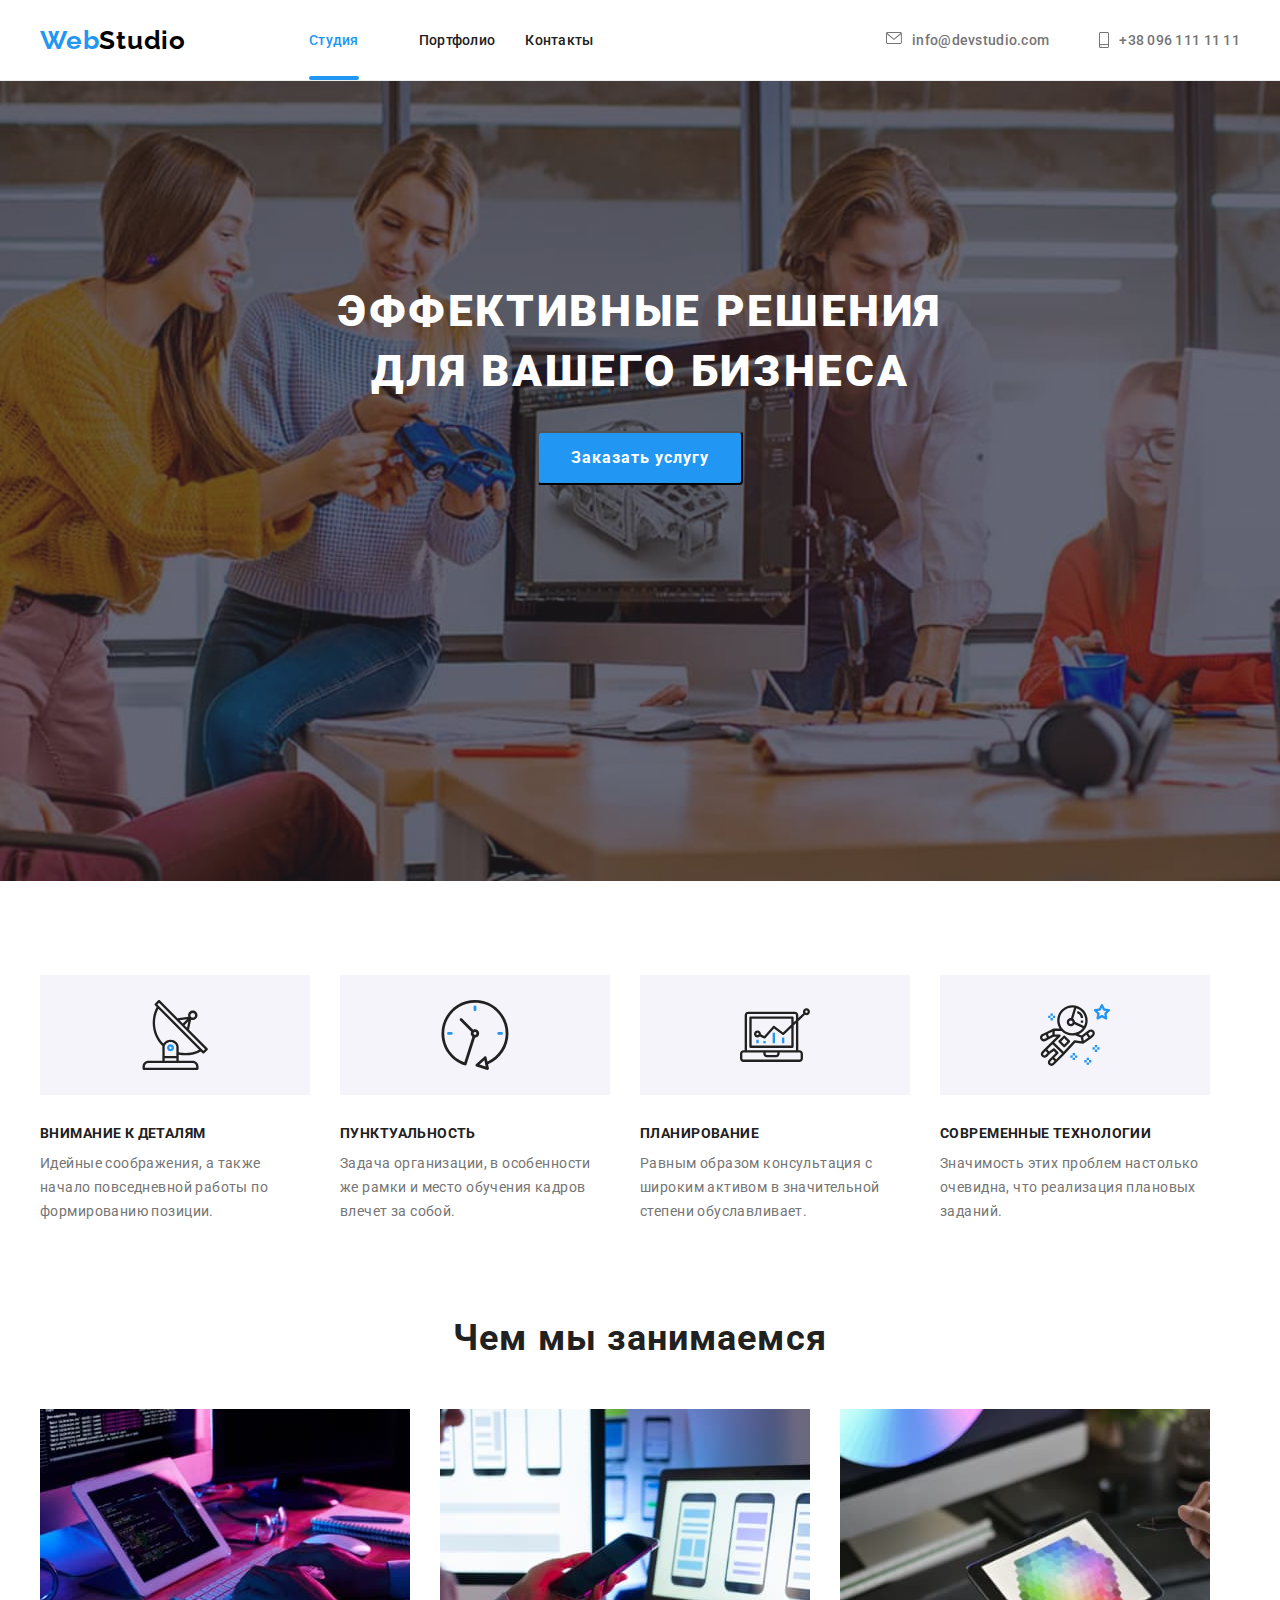
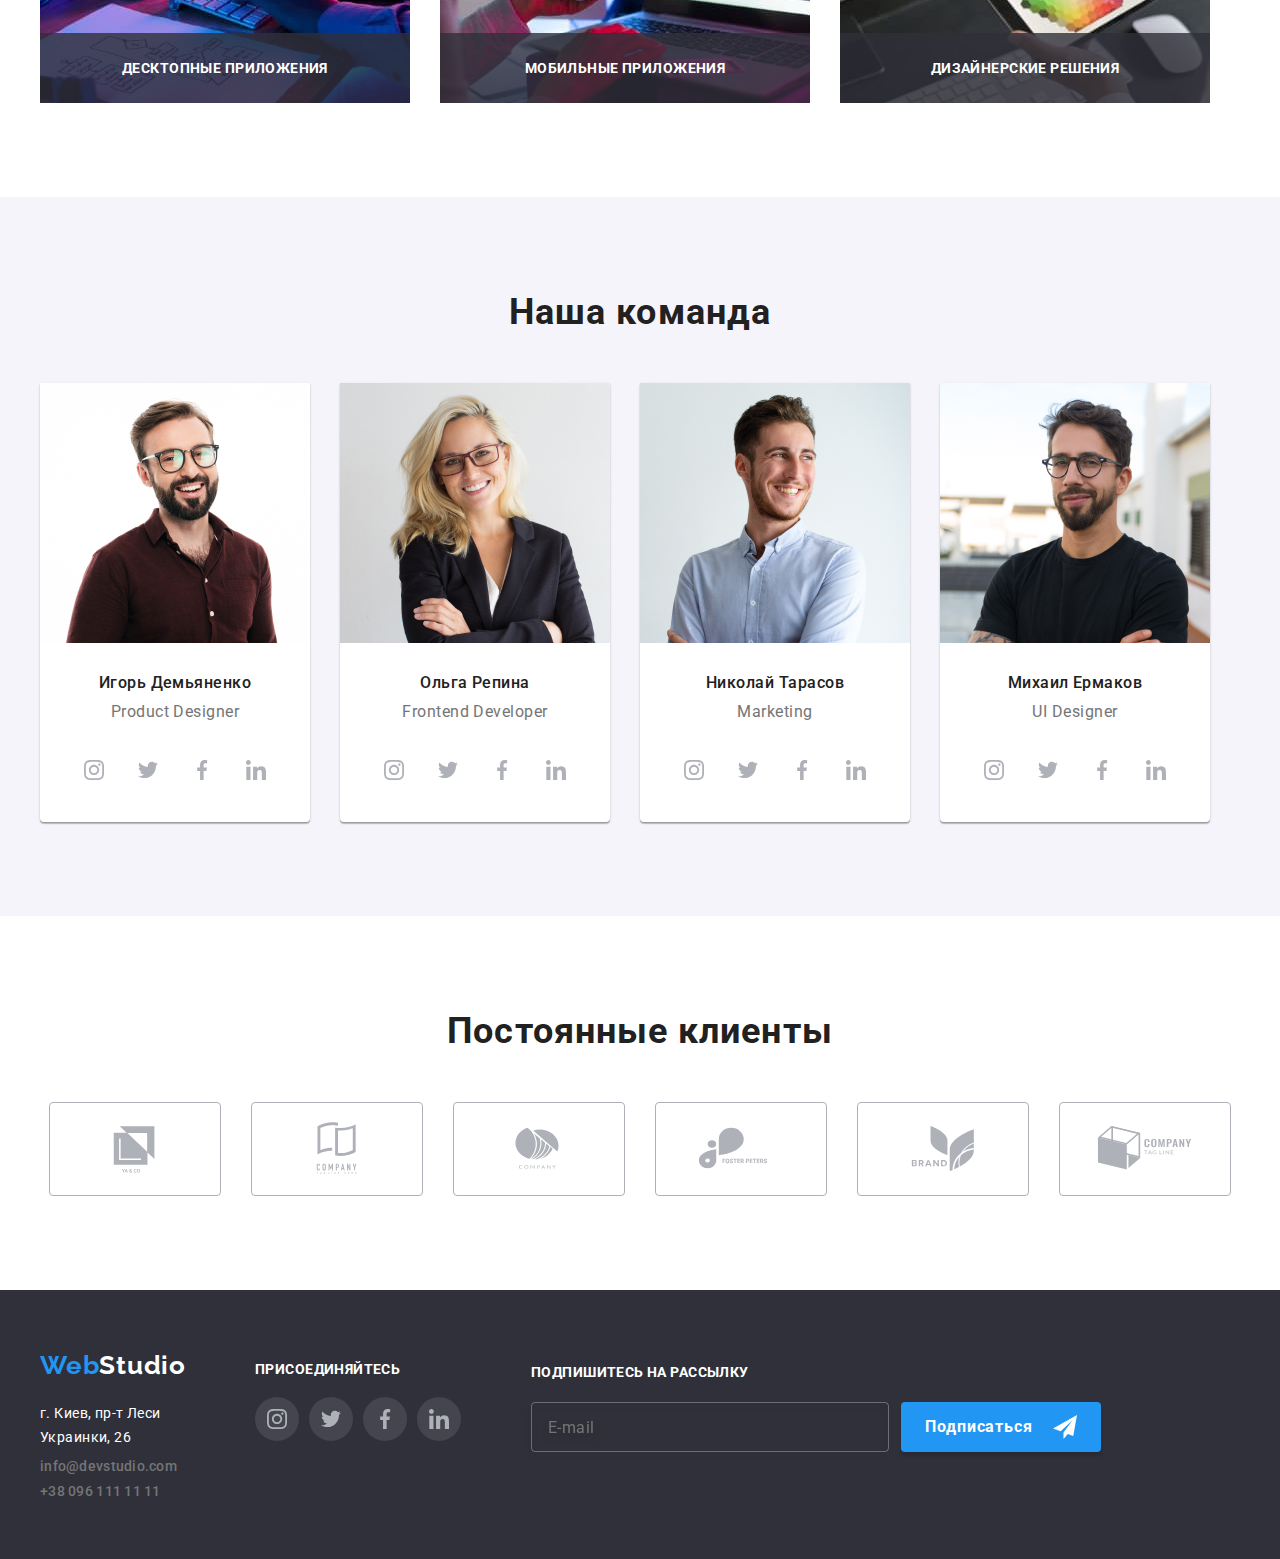
==== commit 03cf0459: "HW7" ====
--- a/index.html
+++ b/index.html
@@ -146,7 +146,7 @@
                     <img class="team_photo" src="./imeges/img(1).jpg" alt="сотрудник" width="270" height="260">
                     <h4 class="name">Игорь Демьяненко</h4>
                     <h5 class="prof" lang="en">Product Designer</h5>
-                    <ul class="team_list-item social_list">
+                    <ul class="team_list_item social">
                         <li class="social_item link">
                             <a href="" class="social_link">
                              <svg class="social_icon">
@@ -192,7 +192,7 @@
                    <img class="team_photo" src="./imeges/img(2).jpg" alt="сотрудник" width="270" height="260">
                    <h4 class="name">Ольга Репина</h4>
                    <h5 class="prof" lang="en">Frontend Developer</h5>
-                   <ul class="team_list_item social_list">
+                   <ul class="team_list_item social">
                     <li class="social_item link">
                         <a href="" class="social_link">
                             <svg class="social_icon">
@@ -240,7 +240,7 @@
                    <img class="team_photo" src="./imeges/img(3).jpg" alt="сотрудник" width="270" height="260">
                    <h4 class="name">Николай Тарасов</h4>
                    <h5 class="prof" lang="en">Marketing</h5>
-                   <ul class="team_list_item social_list">
+                   <ul class="team_list_item social">
                     <li class="social_item link">
                         <a href="" class="social_link">
                             <svg class="social_icon">
@@ -287,7 +287,7 @@
                    <img class="team_photo" src="./imeges/img(4).jpg" alt="сотрудник" width="270" height="260">
                    <h4 class="name">Михаил Ермаков</h4>
                    <h5 class="prof" lang="en">UI Designer</h5>
-                   <ul class="team_list_item social_list">
+                   <ul class="team_list_item social">
                     <li class="social_item link">
                         <a href="" class="social_link">
                             <svg class="social_icon">
@@ -416,34 +416,34 @@
 
         <div class="footer_social">
          <h2 class="social_title">Присоединяйтесь</h2>
-            <ul class="social_list">
-             <li class="social_item link"> 
-                 <a href="" class="footer_social_link">
-                    <svg class="footer_social_icon">
+            <ul class="footer_social-list">
+             <li class="footer_social-item link"> 
+                 <a href="" class="footer_social-link">
+                    <svg class="footer_social-icon">
                         <use href="./imeges/sprite.svg#icon-instagram"></use>
                     </svg>
                 </a> 
             </li>
                             
-            <li class="social_item link"> 
-                <a href="" class="footer_social_link">
-                    <svg class="footer_social_icon">
+            <li class="footer_social-item link"> 
+                <a href="" class="footer_social-link">
+                    <svg class="footer_social-icon">
                         <use href="./imeges/sprite.svg#icon-twitter"></use>
                     </svg>
                 </a>
              </li>
                               
-             <li class="social_item link"> 
-                 <a href="" class="footer_social_link">
-                    <svg class="footer_social_icon">
+             <li class="footer_social-item link"> 
+                 <a href="" class="footer_social-link">
+                    <svg class="footer_social-icon">
                         <use href="./imeges/sprite.svg#icon-facebook"></use>
                     </svg>
                 </a> 
             </li>
 
-            <li class="social_item link"> 
-                <a href="" class="footer_social_link">
-                    <svg class="footer_social_icon">
+            <li class="footer_social-item link"> 
+                <a href="" class="footer_social-link">
+                    <svg class="footer_social-icon">
                         <use href="./imeges/sprite.svg#icon-linkedin"></use>
                     </svg>
                 </a> 
--- a/css/main.min.css
+++ b/css/main.min.css
@@ -1,2 +1,2 @@
-:root{--primary-title-color: #ffffff;--secondary-title-color: #212121;--primary-text-color: #757575;--secondary-text-color: #2196F3}ul,h1,h3,h2,h4,p{padding:0px;margin:0px}img{display:block;min-width:100%;height:auto}a{display:block}html{box-sizing:border-box}body{font-family:'Roboto', sans-serif;margin:0px}.link{list-style:none;text-decoration:none;font-style:normal}.container{width:1200px;margin:0 auto;padding:0 15px}.hero_btn{font-family:Roboto;font-style:normal;font-weight:bold;font-size:16px;line-height:30px;display:flex;align-items:center;letter-spacing:0.06em;color:var(--primary-title-color);background-color:#2196F3;cursor:pointer;margin:auto;border-radius:4px;padding:10px 32px}.hero_btn:focus,.hero_btn:hover{background-color:var(--secondary-text-color);color:var(--secondary-title-color)}.social_item{width:44px;height:44px}.social_link{width:100%;height:100%;border-radius:50%;background-color:#ffffff;display:flex;justify-content:center;align-items:center;transition:background-color 250ms cubic-bezier(0.4, 0, 0.2, 1)}.social_link:focus,.social_link:hover{background-color:var(--secondary-text-color);border-radius:50%}.social_list{display:flex;justify-content:center;align-items:center}.social_item:not(:first-child){margin-left:10px}.team_list_item{margin-bottom:30px}.social_icon{width:20px;height:20px;fill:#afb1b8;justify-content:center;align-items:center}.social_icon:hover,.social_icon:focus{fill:#ffffff;border-color:var(--secondary-text-color)}.menu_btn:hover,.menu_btn:focus{color:var(--primary-title-color);background-color:var(--secondary-text-color)}.menu_btn{border:none;font-family:Roboto;font-style:normal;font-weight:500;font-size:16px;line-height:26px;text-align:center;letter-spacing:0.03em;color:var(--secondary-title-color);cursor:pointer;display:block;padding:6px 22px;transition:color 250ms cubic-bezier(0.4, 0, 0.2, 1),background-color 250ms cubic-bezier(0.4, 0, 0.2, 1),box-shadow 250ms cubic-bezier(0.4, 0, 0.2, 1)}.menu{padding-top:94px;padding-bottom:94px}.menu_nav{display:flex;justify-content:center;margin-bottom:50px}.menu_title:not(:first-child){margin-left:30px}.backdrop{width:100%;height:100%;position:fixed;top:0;background-color:rgba(0,0,0,0.2);display:flex;justify-content:center;align-items:center;transition:opacity 250ms cubic-bezier(0.4, 0, 0.2, 1)}.backdrop.is_hidden{opacity:0;visibility:hidden;pointer-events:none}.modal{width:528px;min-height:581px;background:#ffffff;border-radius:4px;position:relative}.close_btn{display:flex;justify-content:center;align-items:center;width:30px;height:30px;border-radius:50%;position:absolute;right:18px;top:18px;background-color:transparent;border:1px solid rgba(0,0,0,0.1);cursor:pointer}.close_button{width:18px;height:18px;justify-content:center;align-items:center}.close_button:hover{fill:var(--secondary-text-color)}textarea{resize:none}.modal_form{padding:40px}.title_form{display:block;font-family:Roboto;font-style:normal;font-weight:bold;font-size:20px;line-height:23px;text-align:center;letter-spacing:0.03em;color:#212121;margin-bottom:12px}.form_name{position:relative;display:flex;flex-direction:column;margin-bottom:12px;cursor:pointer}.form_item{font-family:Roboto;font-style:normal;font-weight:normal;font-size:12px;line-height:14px;letter-spacing:0.01em;color:#757575;margin-bottom:4px}.form_input{height:40px;left:576px;top:314px;outline:none;border:1px solid rgba(33,33,33,0.2);border-radius:4px;padding-left:42px;margin:0;border:1px solid rgba(33,33,33,0.2);border-radius:4px;transition:border 250ms cubic-bezier(0.4, 0, 0.2, 1)}.form_input:hover,.form_input:focus{outline:none;border:1px solid #2196F3}.form_name:hover.form_icon{fill:#2196F3}.form_input:focus+.form_icon{fill:#2196F3}.form_icon{height:15px;width:12px;position:absolute;top:31px;left:12px;pointer-events:none;transition:fill 250ms cubic-bezier(0.4, 0, 0.2, 1)}.comment{outline:none;padding:12px 16px;border-radius:4px;border:1px solid rgba(33,33,33,0.2);resize:none;transition:border 250ms cubic-bezier(0.4, 0, 0.2, 1)}.comment:focus,.comment:hover{outline:none;border:1px solid #2196F3}.form_checkbox{font-size:14px;line-height:1.2;color:var(--primary-text-color);display:flex;font-style:normal;font-weight:normal;letter-spacing:0.03em;cursor:pointer}.form_checkbox .span{width:15px;height:15px;border:2px solid black;border-radius:3px;margin-right:7px;display:flex;justify-content:center;align-items:center}.agreement:checked+.form_checkbox .span{background-color:var(--secondary-text-color);border:2px solid var(--secondary-text-color)}.hidden_visual{position:absolute;width:1px;height:1px;margin:-1px;border:0;padding:0;clip:rect(0 0 0 0);overflow:hidden}.btn_send{display:block;margin-left:auto;margin-right:auto}.btn_submit{background:var(--secondary-text-color);width:200px;height:50px;box-shadow:0px 4px 4px rgba(0,0,0,0.15);border-radius:4px;border:none;cursor:pointer;color:var(--primary-title-color);font-weight:700;font-size:16px;line-height:1.88;letter-spacing:0.06em;margin-top:30px}.footer_form{display:flex;flex-wrap:wrap;margin-right:93px}.strong{font-family:Roboto;font-style:normal;font-weight:700;font-size:14px;line-height:1.14;letter-spacing:0.03em;text-transform:uppercase;display:block;color:var(--primary-title-color);padding-top:15px}.write_send{display:flex;margin-top:-25px}.footer_input{outline:none;font-family:Roboto;font-style:normal;font-weight:400;font-size:16px;line-height:1.25;display:flex;align-items:center;letter-spacing:0.03em;color:rgba(255,255,255,0.6);width:358px;height:50px;padding:15px 16px;margin-right:12px;color:var(--primary-title-color);background:none;border:1px solid rgba(255,255,255,0.3);box-sizing:border-box;filter:drop-shadow(0px 4px 4px rgba(0,0,0,0.15));border-radius:4px;transition:border 250ms cubic-bezier(0.4, 0, 0.2, 1)}.btn_write{display:flex;justify-content:center;align-items:center;width:200px;height:50px;left:1185px;top:2787px;border:none;background-color:var(--secondary-text-color);box-shadow:0px 4px 4px rgba(0,0,0,0.15);border-radius:4px;box-shadow:0px 4px 4px rgba(0,0,0,0.15);cursor:pointer;transition:background-color 250ms cubic-bezier(0.4, 0, 0.2, 1)}.icon_send{width:24px;height:24px;margin-left:10px}.btn_title{font-family:Roboto;font-style:normal;font-weight:bold;font-size:16px;line-height:calc(30 / 16);letter-spacing:0.06em;color:var(--primary-title-color);margin-right:10px}.header{border-bottom:1px solid #ececec}.Logo{color:var(--secondary-text-color);font-family:Raleway;font-style:normal;font-weight:bold;font-size:26px;line-height:31px;letter-spacing:0.03em;margin-right:93px;padding-top:25px;padding-bottom:25px}.Logostudio{font-family:Raleway;font-style:normal;font-weight:bold;font-size:26px;line-height:31px;letter-spacing:0.03em;color:black}.header_list{display:flex;justify-content:center;align-items:center}.header_container{display:flex;height:80px}.header_nav{display:flex}.header_item{font-family:Roboto;font-style:normal;font-weight:500;font-size:14px;line-height:16px;letter-spacing:0.02em}.header_item:hover,.header_item:focus{color:var(--secondary-text-color)}.header_item:not(:last-child){margin:30px}.heder_link{position:relative;color:var(--secondary-title-color);padding-top:32px;padding-bottom:32px;display:block;transition:color 250ms cubic-bezier(0.4, 0, 0.2, 1)}.heder_link:hover,.heder_link:focus{color:var(--secondary-text-color)}.heder_link--current{color:var(--secondary-text-color)}.heder_link--current::after{content:"";left:0;width:100%;height:4px;position:absolute;bottom:0px;border-radius:2px;background-color:var(--secondary-text-color)}.header_contact{display:flex;margin-left:auto;align-items:center}.contact_item{font-family:Roboto;font-style:normal;font-weight:500;font-size:14px;line-height:16px;letter-spacing:0.02em;color:var(--primary-text-color);display:flex;transition:color 250ms cubic-bezier(0.4, 0, 0.2, 1)}.contact_item:hover,.contact_item:focus{color:var(--secondary-text-color)}.contact_list:not(:last-child){margin-right:50px}.email_icon{height:12px;width:16px;margin-right:10px;fill:currentColor}.tel_icon{height:16px;width:10px;margin-right:10px;fill:currentColor}.baner{background-color:#2F303A}.hero_main{font-family:Roboto;font-style:normal;font-weight:900;font-size:44px;line-height:60px;text-align:center;letter-spacing:0.06em;text-transform:uppercase;color:var(--primary-title-color);width:696px;margin:auto;margin-bottom:30px}.hero_main{padding-top:auto;padding-bottom:auto}.baner{padding-top:200px;height:600px;max-width:1600px;margin:auto;text-align:center;background-image:linear-gradient(to right, rgba(47,48,58,0.4), rgba(47,48,58,0.4)),url(../imeges/background.jpg);background-repeat:no-repeat;background-position:center;background-size:cover}.about_us{font-family:Roboto;font-style:normal;font-weight:bold;font-size:14px;line-height:16px;letter-spacing:0.03em;text-transform:uppercase;color:var(--secondary-title-color);margin-bottom:10px}.about_list{margin-left:30px;width:270px;flex-basis:calc(100% / 4 - 30px)}.about_list:nth-child(4n+1){margin-left:0px}.about_us_item{display:flex}.title_about_us{padding-top:94px;padding-bottom:47px}.about_us_text{font-family:Roboto;font-style:normal;font-weight:normal;font-size:14px;line-height:24px;letter-spacing:0.03em;color:var(--primary-text-color);margin-top:10px;display:flex}.about_us:not(:last-child){margin-right:50px}.icon_antena,.icon_clock,.icon_diagram,.icon_astronaut{height:70px;width:70px}.pictures{height:120px;background-color:#F5F4FA;margin-bottom:30px;display:flex;justify-content:center;align-items:center}.we_do{padding-top:47px;padding-bottom:94px}.we_do_list{display:flex;flex-basis:calc(100% / 3 - 90px)}.we_do_title{font-family:Roboto;font-style:normal;font-weight:bold;font-size:36px;line-height:42px;text-align:center;letter-spacing:0.03em;color:var(--secondary-title-color);margin-bottom:50px}.photo_we_do:not(:first-child){margin-left:30px}.we_do_text{position:absolute;font-family:Roboto;font-style:normal;font-weight:bold;font-size:14px;line-height:16px;text-align:center;letter-spacing:0.03em;text-transform:uppercase;display:flex;justify-content:center;align-items:center;line-height:1.17;width:100%;height:70px;background-color:rgba(47,48,58,0.8);color:var(--primary-title-color);bottom:0}.we_do_card{position:relative}.team_title{font-family:Roboto;font-style:normal;font-weight:bold;font-size:36px;line-height:42px;text-align:center;letter-spacing:0.03em;color:var(--secondary-title-color);margin-bottom:50px}.team{background-color:#f5f4fa;padding-top:94px;padding-bottom:94px;max-width:1600px;margin:auto}.photo_us{flex-basis:calc(100% / 4 - 90px);box-shadow:0px 1px 3px rgba(0,0,0,0.12),0px 1px 1px rgba(0,0,0,0.14),0px 2px 1px rgba(0,0,0,0.2);border-radius:0px 0px 4px 4px;background-color:var(--primary-title-color)}.photo_us:not(:first-child){margin-left:30px}.team_list{display:flex;flex-wrap:wrap}.team_list>.photo_us{flex-basis:calc((100% / 4) - 30px)}.team_photo{margin-bottom:30px}.name{font-family:Roboto;font-style:normal;font-weight:500;font-size:16px;line-height:19px;text-align:center;letter-spacing:0.03em;color:var(--secondary-title-color)}.prof{font-family:Roboto;font-style:normal;font-weight:normal;font-size:16px;line-height:19px;text-align:center;letter-spacing:0.03em;color:var(--primary-text-color);padding:auto;margin-top:10px}.client{padding-top:94px;padding-bottom:94px}.title_client{font-family:Roboto;font-style:normal;font-weight:bold;font-size:36px;line-height:42px;text-align:center;letter-spacing:0.03em;color:#212121;margin-bottom:50px}.client_link{display:flex;justify-content:center;align-items:center;width:170px;height:92px;border-radius:4px;border:1px solid #afb1b8;cursor:pointer;transition:background-color 250ms cubic-bezier(0.4, 0, 0.2, 1)}.client_link:focus,.client_link:hover{border-color:#2196F3;fill:#2196F3}.client_item:not(:last-child){margin-right:30px}.company_icon{width:106px;height:60px;fill:#AFB1B8}.company_icon:hover,.company_icon:focus{fill:#2196F3;border-color:#2196F3}.client_list{display:flex;justify-content:center}.logo_foot{margin-bottom:20px;height:31px;width:145px}.Logostudio_footer{color:#ffffff}.adress{font-family:Roboto;font-style:normal;font-weight:normal;font-size:14px;line-height:24px;letter-spacing:0.03em;color:var(--primary-title-color)}.mail .tel{font-family:Roboto;font-style:normal;font-weight:normal;font-size:14px;line-height:24px;letter-spacing:0.03em;color:rgba(255,255,255,0.6)}.footer{background-color:#2F303A;padding-top:60px;padding-bottom:60px;max-width:1600px;margin:auto}.Logo_footer{color:var(--secondary-text-color);font-family:Raleway;font-style:normal;font-weight:bold;font-size:26px;line-height:31px;letter-spacing:0.03em}.footer_item{display:block}.footer_item:not(:last-child){margin-bottom:9px}.social_title{align-items:center;justify-content:center;margin-bottom:20px;width:145px;height:16px;left:516px;top:2751px;color:var(--primary-title-color);font-family:Roboto;font-style:normal;font-weight:700;font-size:14px;line-height:calc(16 / 14);letter-spacing:0.03em;text-transform:uppercase}.head_footer_container{display:flex}.footer_container{display:flex;align-items:baseline;margin-right:70px}.footer_social_link{display:flex;justify-content:center;align-items:center;width:44px;height:44px;background-color:rgba(255,255,255,0.1);border-radius:50%;transition:background-color 250ms cubic-bezier(0.4, 0, 0.2, 1)}.footer_social_link:focus,.footer_social_link:hover{background-color:var(--secondary-text-color);border-radius:50%}.footer_social_icon{width:20px;height:20px;fill:var(--primary-title-color)}.footer_social_icon:hover,.footer_social_icon:focus{fill:var(--primary-title-color)}.footer_web{margin-right:70px}.project_list{font-family:Roboto;font-style:normal;font-weight:bold;font-size:18px;line-height:36px;letter-spacing:0.06em;color:var(--secondary-title-color)}.project_item{font-family:Roboto;font-style:normal;font-weight:normal;font-size:16px;line-height:30px;letter-spacing:0.03em;color:var(--primary-text-color);margin-bottom:4px}.container_nav{display:flex;justify-content:center;margin-bottom:50px}.menu_title:not(:first-child){margin-left:30px}.card{padding:20px 24px;border:1px solid #eeeeee;border-top:none}.galary_item{position:relative;overflow:hidden}.galary_discription{position:absolute;font-family:Roboto;font-style:normal;font-weight:normal;font-size:18px;line-height:28px;letter-spacing:0.03em;color:white;top:0px;left:0px;height:100%;padding:63px 24px;transform:translate(0, 100%);transition:transform 250ms cubic-bezier(0.4, 0, 0.2, 1);background-color:var(--secondary-text-color)}.galary_discription--text{text-align:left;padding-right:24px;padding-left:24px}.galary_link{transition:box-shadow 250ms cubic-bezier(0.4, 0, 0.2, 1)}.galary_link:hover,.galary_link:focus{box-shadow:0px 4px 4px rgba(0,0,0,0.25)}.galary_link:hover .galary_discription,.galary_link:focus .galary_discription{transform:translate(0)}.galary{display:flex;flex-wrap:wrap}.galary_list{flex-basis:calc(100% / 3 - 30px);margin-left:30px;margin-top:30px}.galary_list:nth-child(1){margin-left:0px}.galary_list:nth-child(4){margin-left:0px}.galary_list:nth-child(7){margin-left:0px}.galary_list:nth-child(1){margin-top:0px}.galary_list:nth-child(2){margin-top:0px}.galary_list:nth-child(3){margin-top:0px}
+:root{--primary-title-color: #ffffff;--secondary-title-color: #212121;--primary-text-color: #757575;--secondary-text-color: #2196F3}ul,h1,h3,h2,h4,p{padding:0px;margin:0px}img{display:block;min-width:100%;height:auto}a{display:block}html{box-sizing:border-box}body{font-family:'Roboto', sans-serif;margin:0px}.link{list-style:none;text-decoration:none;font-style:normal}.container{width:1200px;margin:0 auto;padding:0 15px}.hero_btn{font-family:Roboto;font-style:normal;font-weight:bold;font-size:16px;line-height:30px;display:flex;align-items:center;letter-spacing:0.06em;color:var(--primary-title-color);background-color:#2196F3;cursor:pointer;margin:auto;border-radius:4px;padding:10px 32px}.hero_btn:focus,.hero_btn:hover{background-color:var(--secondary-text-color);color:var(--secondary-title-color)}.social_item{width:44px;height:44px}.social_item:not(:first-child){margin-left:10px}.social_link{width:100%;height:100%;border-radius:50%;background-color:#ffffff;display:flex;justify-content:center;align-items:center;transition:background-color 250ms cubic-bezier(0.4, 0, 0.2, 1)}.social_link:focus,.social_link:hover{background-color:var(--secondary-text-color);border-radius:50%}.social{display:flex;justify-content:center;align-items:center}.social_icon{width:20px;height:20px;fill:#afb1b8;justify-content:center;align-items:center}.social_icon:hover,.social_icon:focus{fill:#ffffff;border-color:var(--secondary-text-color)}.menu_btn:hover,.menu_btn:focus{color:var(--primary-title-color);background-color:var(--secondary-text-color)}.menu_btn{border:none;font-family:Roboto;font-style:normal;font-weight:500;font-size:16px;line-height:26px;text-align:center;letter-spacing:0.03em;color:var(--secondary-title-color);cursor:pointer;display:block;padding:6px 22px;transition:color 250ms cubic-bezier(0.4, 0, 0.2, 1),background-color 250ms cubic-bezier(0.4, 0, 0.2, 1),box-shadow 250ms cubic-bezier(0.4, 0, 0.2, 1)}.menu{padding-top:94px;padding-bottom:94px}.menu_nav{display:flex;justify-content:center;margin-bottom:50px}.menu_title:not(:first-child){margin-left:30px}.backdrop{width:100%;height:100%;position:fixed;top:0;background-color:rgba(0,0,0,0.2);display:flex;justify-content:center;align-items:center;transition:opacity 250ms cubic-bezier(0.4, 0, 0.2, 1)}.backdrop.is_hidden{opacity:0;visibility:hidden;pointer-events:none}.modal{width:528px;min-height:581px;background:#ffffff;border-radius:4px;position:relative}.close_btn{display:flex;justify-content:center;align-items:center;width:30px;height:30px;border-radius:50%;position:absolute;right:18px;top:18px;background-color:transparent;border:1px solid rgba(0,0,0,0.1);cursor:pointer}.close_button{width:18px;height:18px;justify-content:center;align-items:center}.close_button:hover{fill:var(--secondary-text-color)}textarea{resize:none}.modal_form{padding:40px}.title_form{display:block;font-family:Roboto;font-style:normal;font-weight:bold;font-size:20px;line-height:23px;text-align:center;letter-spacing:0.03em;color:#212121;margin-bottom:12px}.form_name{position:relative;display:flex;flex-direction:column;margin-bottom:12px;cursor:pointer}.form_item{font-family:Roboto;font-style:normal;font-weight:normal;font-size:12px;line-height:14px;letter-spacing:0.01em;color:#757575;margin-bottom:4px}.form_input{height:40px;left:576px;top:314px;outline:none;border:1px solid rgba(33,33,33,0.2);border-radius:4px;padding-left:42px;margin:0;border:1px solid rgba(33,33,33,0.2);border-radius:4px;transition:border 250ms cubic-bezier(0.4, 0, 0.2, 1)}.form_input:hover,.form_input:focus{outline:none;border:1px solid #2196F3}.form_name:hover.form_icon{fill:#2196F3}.form_input:focus+.form_icon{fill:#2196F3}.form_icon{height:15px;width:12px;position:absolute;top:31px;left:12px;pointer-events:none;transition:fill 250ms cubic-bezier(0.4, 0, 0.2, 1)}.comment{outline:none;padding:12px 16px;border-radius:4px;border:1px solid rgba(33,33,33,0.2);resize:none;transition:border 250ms cubic-bezier(0.4, 0, 0.2, 1)}.comment:focus,.comment:hover{outline:none;border:1px solid #2196F3}.form_checkbox{font-size:14px;line-height:1.2;color:var(--primary-text-color);display:flex;font-style:normal;font-weight:normal;letter-spacing:0.03em;cursor:pointer}.form_checkbox .span{width:15px;height:15px;border:2px solid black;border-radius:3px;margin-right:7px;display:flex;justify-content:center;align-items:center}.agreement:checked+.form_checkbox .span{background-color:var(--secondary-text-color);border:2px solid var(--secondary-text-color)}.hidden_visual{position:absolute;width:1px;height:1px;margin:-1px;border:0;padding:0;clip:rect(0 0 0 0);overflow:hidden}.btn_send{display:block;margin-left:auto;margin-right:auto}.btn_submit{background:var(--secondary-text-color);width:200px;height:50px;box-shadow:0px 4px 4px rgba(0,0,0,0.15);border-radius:4px;border:none;cursor:pointer;color:var(--primary-title-color);font-weight:700;font-size:16px;line-height:1.88;letter-spacing:0.06em;margin-top:30px}.footer_form{display:flex;flex-wrap:wrap;margin-right:93px}.strong{font-family:Roboto;font-style:normal;font-weight:700;font-size:14px;line-height:1.14;letter-spacing:0.03em;text-transform:uppercase;display:block;color:var(--primary-title-color);padding-top:15px}.write_send{display:flex;margin-top:-25px}.footer_input{outline:none;font-family:Roboto;font-style:normal;font-weight:400;font-size:16px;line-height:1.25;display:flex;align-items:center;letter-spacing:0.03em;color:rgba(255,255,255,0.6);width:358px;height:50px;padding:15px 16px;margin-right:12px;color:var(--primary-title-color);background:none;border:1px solid rgba(255,255,255,0.3);box-sizing:border-box;filter:drop-shadow(0px 4px 4px rgba(0,0,0,0.15));border-radius:4px;transition:border 250ms cubic-bezier(0.4, 0, 0.2, 1)}.btn_write{display:flex;justify-content:center;align-items:center;width:200px;height:50px;left:1185px;top:2787px;border:none;background-color:var(--secondary-text-color);box-shadow:0px 4px 4px rgba(0,0,0,0.15);border-radius:4px;box-shadow:0px 4px 4px rgba(0,0,0,0.15);cursor:pointer;transition:background-color 250ms cubic-bezier(0.4, 0, 0.2, 1)}.icon_send{width:24px;height:24px;margin-left:10px}.btn_title{font-family:Roboto;font-style:normal;font-weight:bold;font-size:16px;line-height:calc(30 / 16);letter-spacing:0.06em;color:var(--primary-title-color);margin-right:10px}.header{border-bottom:1px solid #ececec}.Logo{color:var(--secondary-text-color);font-family:Raleway;font-style:normal;font-weight:bold;font-size:26px;line-height:31px;letter-spacing:0.03em;margin-right:93px;padding-top:25px;padding-bottom:25px}.Logostudio{font-family:Raleway;font-style:normal;font-weight:bold;font-size:26px;line-height:31px;letter-spacing:0.03em;color:black}.header_list{display:flex;justify-content:center;align-items:center}.header_container{display:flex;height:80px}.header_nav{display:flex}.header_item{font-family:Roboto;font-style:normal;font-weight:500;font-size:14px;line-height:16px;letter-spacing:0.02em}.header_item:hover,.header_item:focus{color:var(--secondary-text-color)}.header_item:not(:last-child){margin:30px}.heder_link{position:relative;color:var(--secondary-title-color);padding-top:32px;padding-bottom:32px;display:block;transition:color 250ms cubic-bezier(0.4, 0, 0.2, 1)}.heder_link:hover,.heder_link:focus{color:var(--secondary-text-color)}.heder_link--current{color:var(--secondary-text-color)}.heder_link--current::after{content:"";left:0;width:100%;height:4px;position:absolute;bottom:0px;border-radius:2px;background-color:var(--secondary-text-color)}.header_contact{display:flex;margin-left:auto;align-items:center}.contact_item{font-family:Roboto;font-style:normal;font-weight:500;font-size:14px;line-height:16px;letter-spacing:0.02em;color:var(--primary-text-color);display:flex;transition:color 250ms cubic-bezier(0.4, 0, 0.2, 1)}.contact_item:hover,.contact_item:focus{color:var(--secondary-text-color)}.contact_list:not(:last-child){margin-right:50px}.email_icon{height:12px;width:16px;margin-right:10px;fill:currentColor}.tel_icon{height:16px;width:10px;margin-right:10px;fill:currentColor}.baner{background-color:#2F303A}.hero_main{font-family:Roboto;font-style:normal;font-weight:900;font-size:44px;line-height:60px;text-align:center;letter-spacing:0.06em;text-transform:uppercase;color:var(--primary-title-color);width:696px;margin:auto;margin-bottom:30px}.hero_main{padding-top:auto;padding-bottom:auto}.baner{padding-top:200px;height:600px;max-width:1600px;margin:auto;text-align:center;background-image:linear-gradient(to right, rgba(47,48,58,0.4), rgba(47,48,58,0.4)),url(../imeges/background.jpg);background-repeat:no-repeat;background-position:center;background-size:cover}.about_us{font-family:Roboto;font-style:normal;font-weight:bold;font-size:14px;line-height:16px;letter-spacing:0.03em;text-transform:uppercase;color:var(--secondary-title-color);margin-bottom:10px}.about_list{margin-left:30px;width:270px;flex-basis:calc(100% / 4 - 30px)}.about_list:nth-child(4n+1){margin-left:0px}.about_us_item{display:flex}.title_about_us{padding-top:94px;padding-bottom:47px}.about_us_text{font-family:Roboto;font-style:normal;font-weight:normal;font-size:14px;line-height:24px;letter-spacing:0.03em;color:var(--primary-text-color);margin-top:10px;display:flex}.about_us:not(:last-child){margin-right:50px}.icon_antena,.icon_clock,.icon_diagram,.icon_astronaut{height:70px;width:70px}.pictures{height:120px;background-color:#F5F4FA;margin-bottom:30px;display:flex;justify-content:center;align-items:center}.we_do{padding-top:47px;padding-bottom:94px}.we_do_list{display:flex;flex-basis:calc(100% / 3 - 90px)}.we_do_title{font-family:Roboto;font-style:normal;font-weight:bold;font-size:36px;line-height:42px;text-align:center;letter-spacing:0.03em;color:var(--secondary-title-color);margin-bottom:50px}.photo_we_do:not(:first-child){margin-left:30px}.we_do_text{position:absolute;font-family:Roboto;font-style:normal;font-weight:bold;font-size:14px;line-height:16px;text-align:center;letter-spacing:0.03em;text-transform:uppercase;display:flex;justify-content:center;align-items:center;line-height:1.17;width:100%;height:70px;background-color:rgba(47,48,58,0.8);color:var(--primary-title-color);bottom:0}.we_do_card{position:relative}.team_title{font-family:Roboto;font-style:normal;font-weight:bold;font-size:36px;line-height:42px;text-align:center;letter-spacing:0.03em;color:var(--secondary-title-color);margin-bottom:50px}.team{background-color:#f5f4fa;padding-top:94px;padding-bottom:94px;max-width:1600px;margin:auto}.photo_us{flex-basis:calc(100% / 4 - 90px);box-shadow:0px 1px 3px rgba(0,0,0,0.12),0px 1px 1px rgba(0,0,0,0.14),0px 2px 1px rgba(0,0,0,0.2);border-radius:0px 0px 4px 4px;background-color:var(--primary-title-color)}.photo_us:not(:first-child){margin-left:30px}.team_list{display:flex;flex-wrap:wrap}.team_list>.photo_us{flex-basis:calc((100% / 4) - 30px)}.team_photo{margin-bottom:30px}.name{font-family:Roboto;font-style:normal;font-weight:500;font-size:16px;line-height:19px;text-align:center;letter-spacing:0.03em;color:var(--secondary-title-color)}.prof{font-family:Roboto;font-style:normal;font-weight:normal;font-size:16px;line-height:19px;text-align:center;letter-spacing:0.03em;color:var(--primary-text-color);padding:auto;margin-top:10px}.team_list_item{margin-bottom:30px}.client{padding-top:94px;padding-bottom:94px}.title_client{font-family:Roboto;font-style:normal;font-weight:bold;font-size:36px;line-height:42px;text-align:center;letter-spacing:0.03em;color:#212121;margin-bottom:50px}.client_link{display:flex;justify-content:center;align-items:center;width:170px;height:92px;border-radius:4px;border:1px solid #afb1b8;cursor:pointer;transition:background-color 250ms cubic-bezier(0.4, 0, 0.2, 1)}.client_link:focus,.client_link:hover{border-color:#2196F3;fill:#2196F3}.client_item:not(:last-child){margin-right:30px}.company_icon{width:106px;height:60px;fill:#AFB1B8}.company_icon:hover,.company_icon:focus{fill:#2196F3;border-color:#2196F3}.client_list{display:flex;justify-content:center}.logo_foot{margin-bottom:20px;height:31px;width:145px}.Logostudio_footer{color:#ffffff}.adress{font-family:Roboto;font-style:normal;font-weight:normal;font-size:14px;line-height:24px;letter-spacing:0.03em;color:var(--primary-title-color)}.mail .tel{font-family:Roboto;font-style:normal;font-weight:normal;font-size:14px;line-height:24px;letter-spacing:0.03em;color:rgba(255,255,255,0.6)}.footer{background-color:#2F303A;padding-top:60px;padding-bottom:60px;max-width:1600px;margin:auto}.Logo_footer{color:var(--secondary-text-color);font-family:Raleway;font-style:normal;font-weight:bold;font-size:26px;line-height:31px;letter-spacing:0.03em}.footer_item{display:block}.footer_item:not(:last-child){margin-bottom:9px}.social_title{align-items:center;justify-content:center;margin-bottom:20px;width:145px;height:16px;left:516px;top:2751px;color:var(--primary-title-color);font-family:Roboto;font-style:normal;font-weight:700;font-size:14px;line-height:calc(16 / 14);letter-spacing:0.03em;text-transform:uppercase}.head_footer_container{display:flex}.footer_container{display:flex;align-items:baseline;margin-right:70px}.footer_social-list{display:flex;justify-content:center;align-items:center}.footer_social-link{display:flex;justify-content:center;align-items:center;width:44px;height:44px;background-color:rgba(255,255,255,0.1);border-radius:50%;transition:background-color 250ms cubic-bezier(0.4, 0, 0.2, 1)}.footer_social-link:focus,.footer_social-link:hover{background-color:var(--secondary-text-color);border-radius:50%}.footer_social-icon{width:20px;height:20px;fill:#afb1b8;justify-content:center;align-items:center}.footer_social-icon:hover,.footer_social-icon:focus{fill:#ffffff;border-color:var(--secondary-text-color)}.footer_web{margin-right:70px}.footer_social-item{width:44px;height:44px}.footer_social-item:not(:first-child){margin-left:10px}.project_list{font-family:Roboto;font-style:normal;font-weight:bold;font-size:18px;line-height:36px;letter-spacing:0.06em;color:var(--secondary-title-color)}.project_item{font-family:Roboto;font-style:normal;font-weight:normal;font-size:16px;line-height:30px;letter-spacing:0.03em;color:var(--primary-text-color);margin-bottom:4px}.container_nav{display:flex;justify-content:center;margin-bottom:50px}.menu_title:not(:first-child){margin-left:30px}.card{padding:20px 24px;border:1px solid #eeeeee;border-top:none}.galary_item{position:relative;overflow:hidden}.galary_discription{position:absolute;font-family:Roboto;font-style:normal;font-weight:normal;font-size:18px;line-height:28px;letter-spacing:0.03em;color:white;top:0px;left:0px;height:100%;padding:63px 24px;transform:translate(0, 100%);transition:transform 250ms cubic-bezier(0.4, 0, 0.2, 1);background-color:var(--secondary-text-color)}.galary_discription--text{text-align:left;padding-right:24px;padding-left:24px}.galary_link{transition:box-shadow 250ms cubic-bezier(0.4, 0, 0.2, 1)}.galary_link:hover,.galary_link:focus{box-shadow:0px 4px 4px rgba(0,0,0,0.25)}.galary_link:hover .galary_discription,.galary_link:focus .galary_discription{transform:translate(0)}.galary{display:flex;flex-wrap:wrap}.galary_list{flex-basis:calc(100% / 3 - 30px);margin-left:30px;margin-top:30px}.galary_list:nth-child(1){margin-left:0px}.galary_list:nth-child(4){margin-left:0px}.galary_list:nth-child(7){margin-left:0px}.galary_list:nth-child(1){margin-top:0px}.galary_list:nth-child(2){margin-top:0px}.galary_list:nth-child(3){margin-top:0px}
 /*# sourceMappingURL=main.min.css.map */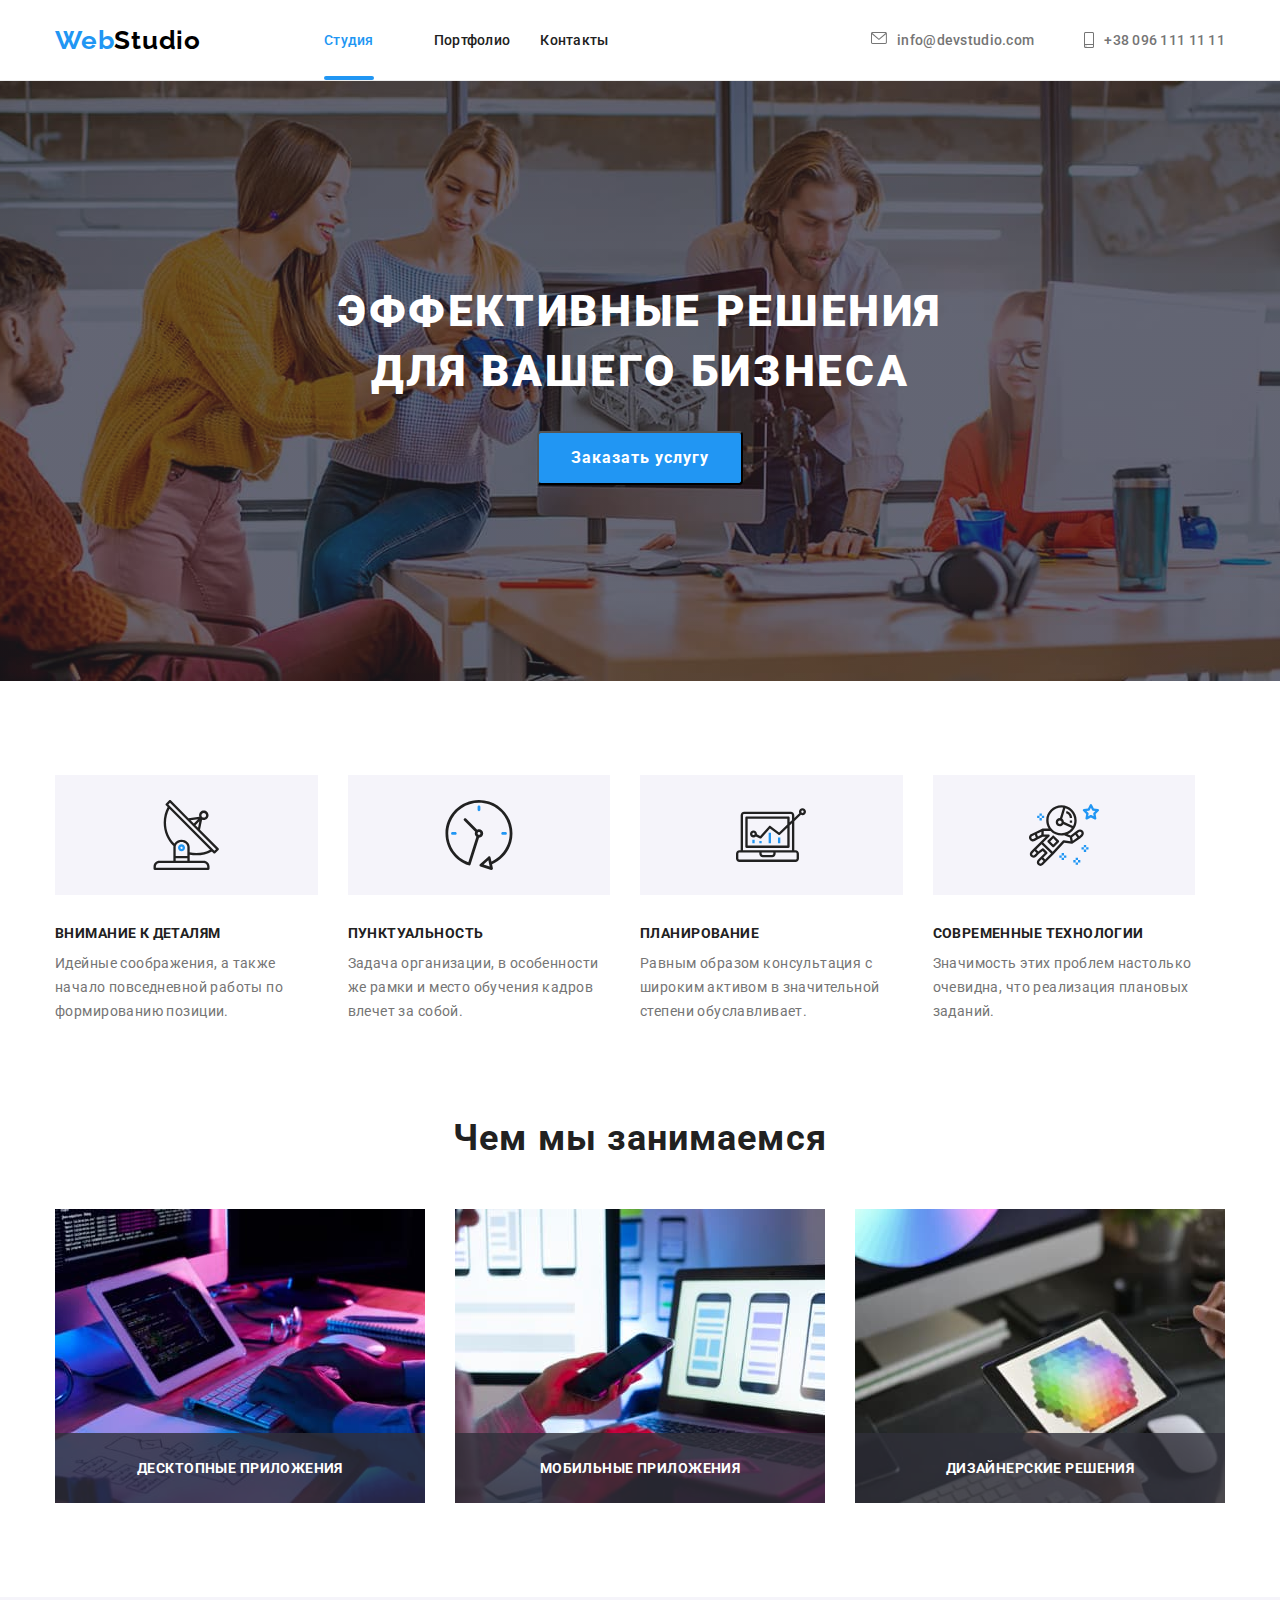
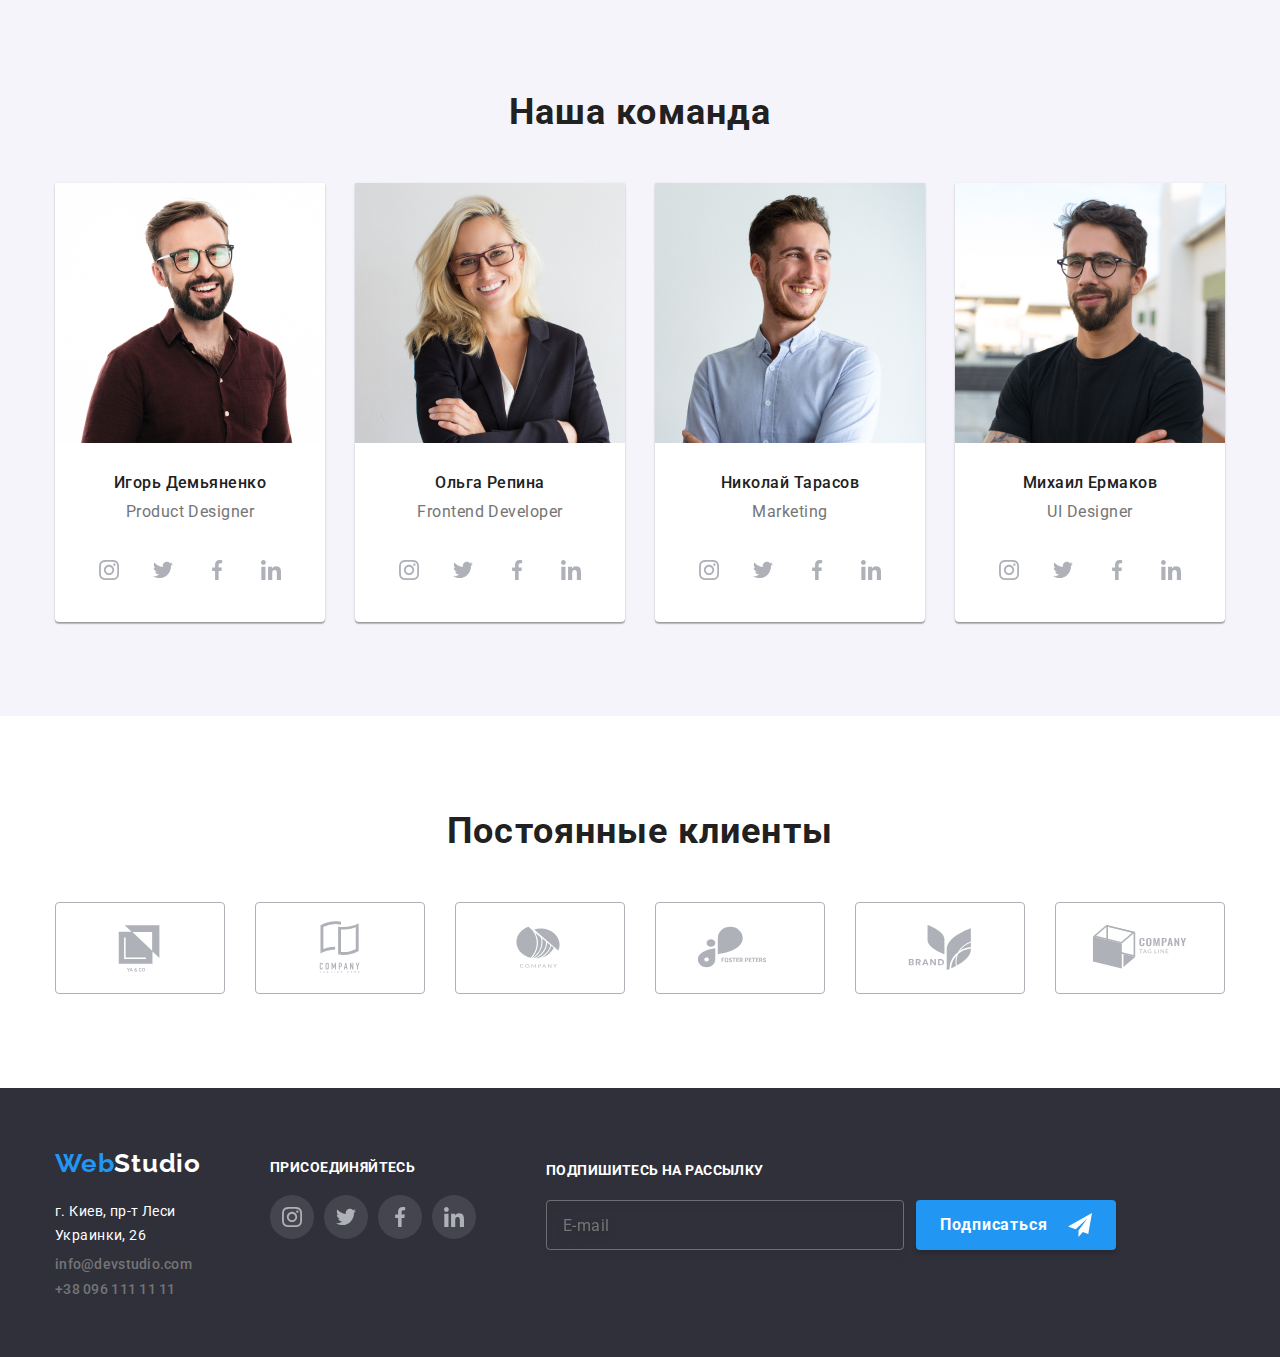
==== commit d1270a6b: "HW7" ====
--- a/index.html
+++ b/index.html
@@ -11,7 +11,8 @@
     <link rel="preconnect" href="https://fonts.googleapis.com">
     <link rel="preconnect" href="https://fonts.gstatic.com" crossorigin>
     <link href="https://fonts.googleapis.com/css2?family=Raleway:wght@700&display=swap" rel="stylesheet">
-    <link href="//cdnjs.cloudflare.com/ajax/libs/modern-normalize/1.1.0/modern-normalize.min.css">
+    <link rel="stylesheet" href="https://cdn.jsdelivr.net/npm/modern-normalize@1.1.0/modern-normalize.css"
+    />
     <link rel="stylesheet" href="./css/main.min.css">
     <link rel="stylesheet" href="./css/styles.css">
     
@@ -459,7 +460,7 @@
             id="mail" 
             placeholder="E-mail" 
             class="footer_input">
-        <button type="submite" class="btn_write">
+        <button type="submit" class="btn_write">
             <span class="btn_title">Подписаться</span>
             <svg class="icon_send" width="24" height="24">
                 <use href="./imeges/sprite.svg#icon-send">
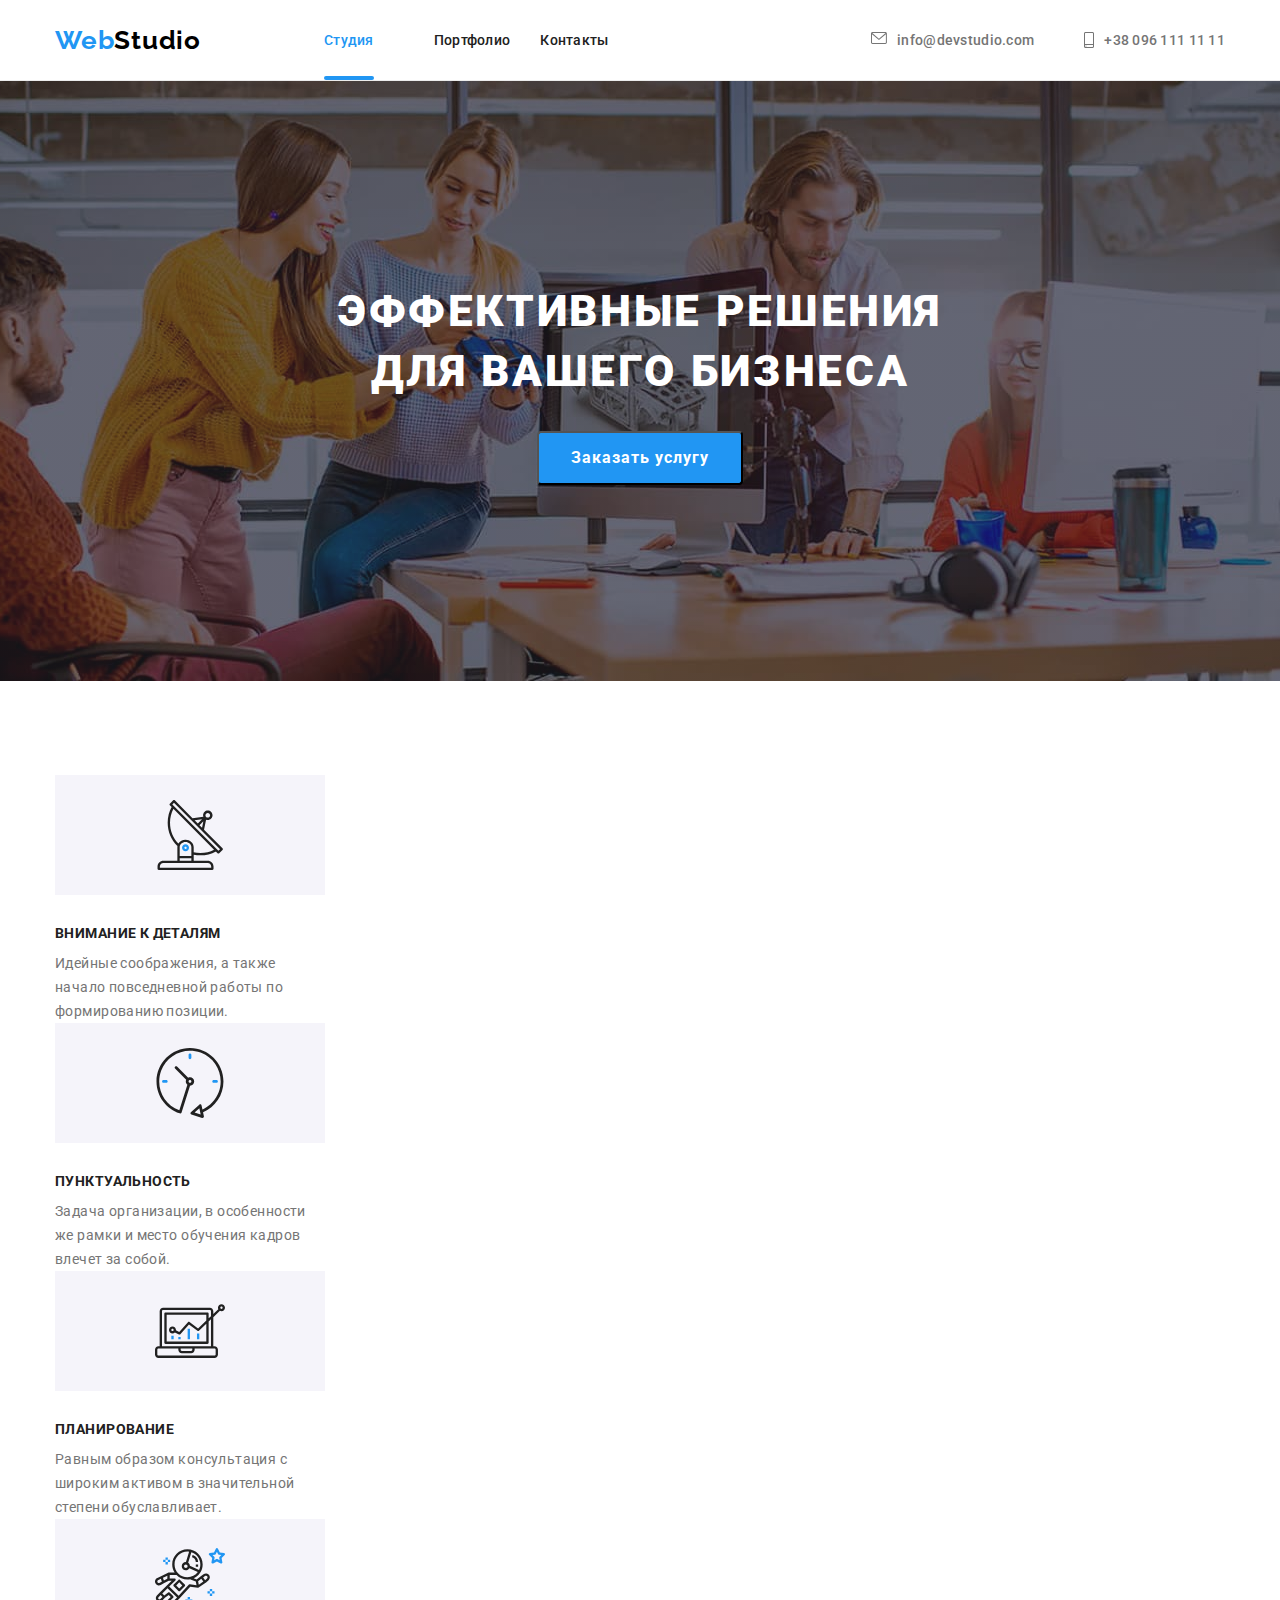
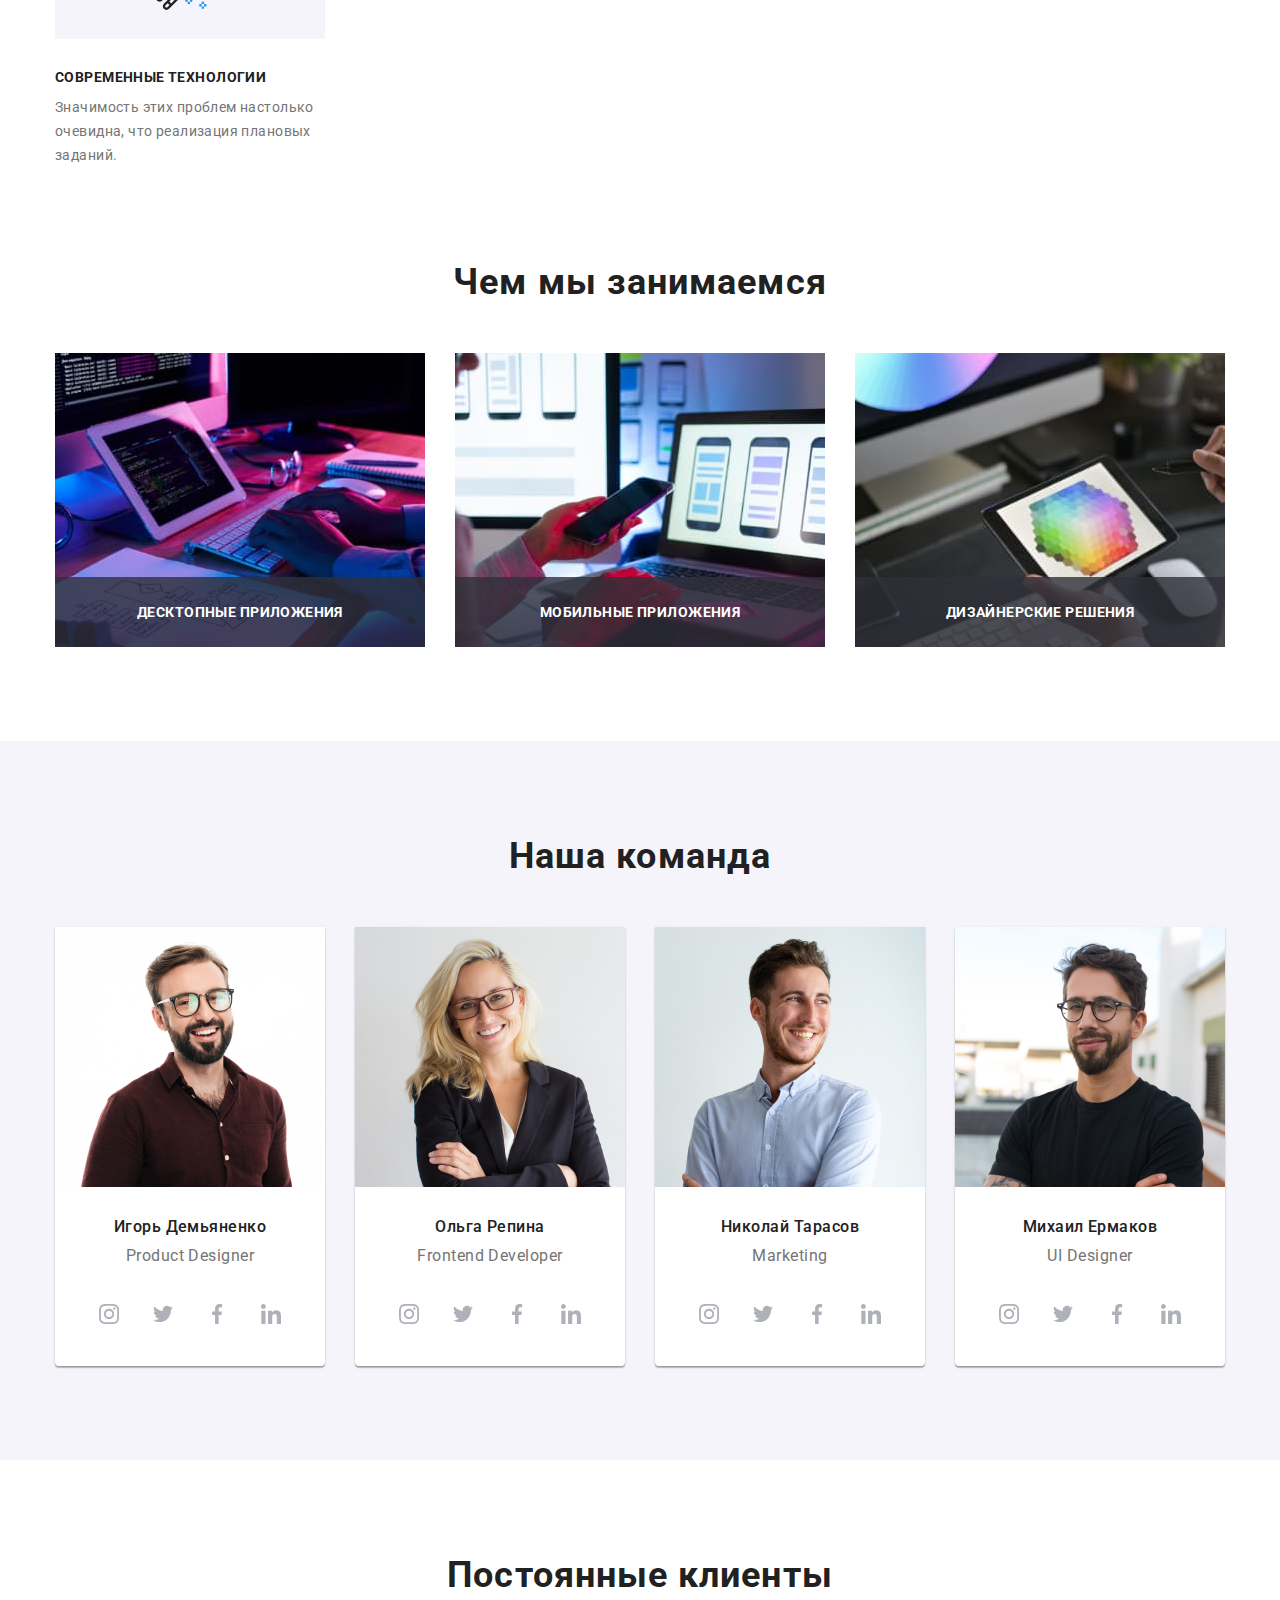
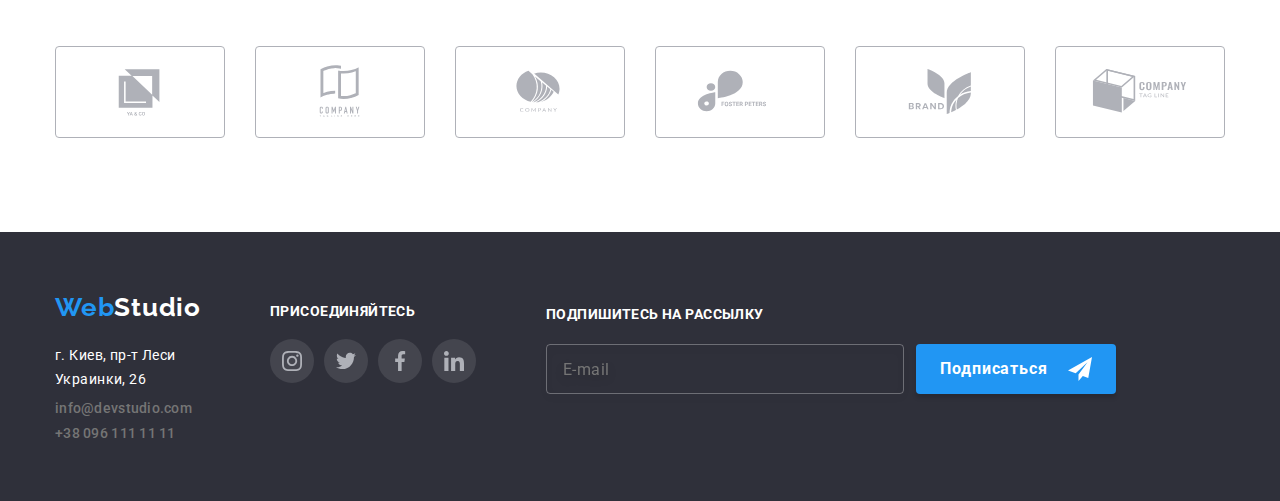
==== commit 8588c312: "HW7" ====
--- a/index.html
+++ b/index.html
@@ -62,77 +62,77 @@
         </div>
         </section>
 
-        <section class="title_about_us">
+        <section class="about_us">
             <div class="container">
-            <ul class="link about_us_item">
-             <li class="about_list"> 
-                <div class="deskription_card"> 
-                 <div class="pictures">
-                    <svg class="icon_antena">
+            <ul class="link about_us-list">
+             <li class="about_us-item1"> 
+                <div class="about_us-card"> 
+                 <div class="about_us-pictures">
+                    <svg class="about_us-icon_antena">
                     <use href="./imeges/sprite.svg#icon-antena"></use>
                     </svg>
                  </div>
                 </div>
-                 <h3 class="about_us">Внимание к деталям</h3> 
+                 <h3 class="title_about_us">Внимание к деталям</h3> 
                 <p class="about_us_text">Идейные соображения, а также начало повседневной работы по формированию позиции.</p>  
              </li>
-             <li class="about_list"> 
-                <div class="deskription_card"> 
-                    <div class="pictures">
-                       <svg class="icon_clock">
+             <li class="about_us-item1"> 
+                <div class="about_us-card"> 
+                    <div class="about_us-pictures">
+                       <svg class="about_us-icon_clock">
                        <use href="./imeges/sprite.svg#icon-clock"></use>
                        </svg>
                     </div>
                    </div>
-                 <h3 class="about_us">Пунктуальность</h3> 
+                 <h3 class="title_about_us">Пунктуальность</h3> 
                 <p class="about_us_text">Задача организации, в особенности же рамки и место обучения кадров влечет за собой.</p>  
              </li>
-             <li class="about_list"> 
-                <div class="deskription_card"> 
-                    <div class="pictures">
-                       <svg class="icon_diagram">
+             <li class="about_us-item1"> 
+                <div class="about_us-card"> 
+                    <div class="about_us-pictures">
+                       <svg class="about_us-icon_diagram">
                        <use href="./imeges/sprite.svg#icon-diagramfinish"></use>
                        </svg>
                     </div>
                    </div>
-                 <h3 class="about_us">Планирование</h3> 
+                 <h3 class="title_about_us">Планирование</h3> 
                 <p class="about_us_text">Равным образом консультация с широким активом в значительной степени обуславливает.</p>  
              </li>
-             <li class="about_list"> 
-                <div class="deskription_card"> 
-                    <div class="pictures">
-                       <svg class="icon_astronaut">
+             <li class="about_us-item1"> 
+                <div class="about_us-card"> 
+                    <div class="about_us-pictures">
+                       <svg class="about_us-icon_astronaut">
                        <use href="./imeges/sprite.svg#icon-astronaut"></use>
                        </svg>
                     </div>
                    </div>
-                 <h3 class="about_us">Современные технологии</h3> 
+                 <h3 class="title_about_us">Современные технологии</h3> 
                 <p class="about_us_text">Значимость этих проблем настолько очевидна, что реализация плановых заданий.</p>  
              </li>
             </ul>
         </div>
         </section>
 
-        <section class="we_do">
+        <section class="we-do">
             <div class="container">
-            <h2 class="we_do_title">Чем мы занимаемся</h2>
+            <h2 class="we-do__title">Чем мы занимаемся</h2>
              <ul class="we_do_list">
-                 <li class="link photo_we_do">
-                    <div class="we_do_card">
+                 <li class="link we-do__photo">
+                    <div class="we-do__card">
                      <img class="we_do_image" src="./imeges/box1.jpg" alt="печатает на клавиатуре" width="370" height="294">
-                    <p class="we_do_text">Десктопные приложения</p>
+                    <p class="we-do__text">Десктопные приложения</p>
                 </div>
                 </li>
-                    <li class="link photo_we_do">
-                        <div class="we_do_card">
+                    <li class="link we-do__photo">
+                        <div class="we-do__card">
                     <img class="we_do_image" src="./imeges/box2.jpg" alt="показывает телефон на экране" width="370" height="294">
-                <p class="we_do_text">Мобильные приложения</p>
+                <p class="we-do__text">Мобильные приложения</p>
                 </div>
                 </li>
-                <li class="link photo_we_do">
-                    <div class="we_do_card">
+                <li class="link we-do__photo">
+                    <div class="we-do__card">
                     <img class="we_do_image" src="./imeges/box3(1).jpg" alt="на картинке показан планшет" width="370" height="294">
-                    <p class="we_do_text">Дизайнерские решения</p>
+                    <p class="we-do__text">Дизайнерские решения</p>
                 </div>
                 </li>
              </ul>
--- a/css/main.min.css
+++ b/css/main.min.css
@@ -1,2 +1,2 @@
-:root{--primary-title-color: #ffffff;--secondary-title-color: #212121;--primary-text-color: #757575;--secondary-text-color: #2196F3}ul,h1,h3,h2,h4,p{padding:0px;margin:0px}img{display:block;min-width:100%;height:auto}a{display:block}html{box-sizing:border-box}body{font-family:'Roboto', sans-serif;margin:0px}.link{list-style:none;text-decoration:none;font-style:normal}.container{width:1200px;margin:0 auto;padding:0 15px}.hero_btn{font-family:Roboto;font-style:normal;font-weight:bold;font-size:16px;line-height:30px;display:flex;align-items:center;letter-spacing:0.06em;color:var(--primary-title-color);background-color:#2196F3;cursor:pointer;margin:auto;border-radius:4px;padding:10px 32px}.hero_btn:focus,.hero_btn:hover{background-color:var(--secondary-text-color);color:var(--secondary-title-color)}.social_item{width:44px;height:44px}.social_item:not(:first-child){margin-left:10px}.social_link{width:100%;height:100%;border-radius:50%;background-color:#ffffff;display:flex;justify-content:center;align-items:center;transition:background-color 250ms cubic-bezier(0.4, 0, 0.2, 1)}.social_link:focus,.social_link:hover{background-color:var(--secondary-text-color);border-radius:50%}.social{display:flex;justify-content:center;align-items:center}.social_icon{width:20px;height:20px;fill:#afb1b8;justify-content:center;align-items:center}.social_icon:hover,.social_icon:focus{fill:#ffffff;border-color:var(--secondary-text-color)}.menu_btn:hover,.menu_btn:focus{color:var(--primary-title-color);background-color:var(--secondary-text-color)}.menu_btn{border:none;font-family:Roboto;font-style:normal;font-weight:500;font-size:16px;line-height:26px;text-align:center;letter-spacing:0.03em;color:var(--secondary-title-color);cursor:pointer;display:block;padding:6px 22px;transition:color 250ms cubic-bezier(0.4, 0, 0.2, 1),background-color 250ms cubic-bezier(0.4, 0, 0.2, 1),box-shadow 250ms cubic-bezier(0.4, 0, 0.2, 1)}.menu{padding-top:94px;padding-bottom:94px}.menu_nav{display:flex;justify-content:center;margin-bottom:50px}.menu_title:not(:first-child){margin-left:30px}.backdrop{width:100%;height:100%;position:fixed;top:0;background-color:rgba(0,0,0,0.2);display:flex;justify-content:center;align-items:center;transition:opacity 250ms cubic-bezier(0.4, 0, 0.2, 1)}.backdrop.is_hidden{opacity:0;visibility:hidden;pointer-events:none}.modal{width:528px;min-height:581px;background:#ffffff;border-radius:4px;position:relative}.close_btn{display:flex;justify-content:center;align-items:center;width:30px;height:30px;border-radius:50%;position:absolute;right:18px;top:18px;background-color:transparent;border:1px solid rgba(0,0,0,0.1);cursor:pointer}.close_button{width:18px;height:18px;justify-content:center;align-items:center}.close_button:hover{fill:var(--secondary-text-color)}textarea{resize:none}.modal_form{padding:40px}.title_form{display:block;font-family:Roboto;font-style:normal;font-weight:bold;font-size:20px;line-height:23px;text-align:center;letter-spacing:0.03em;color:#212121;margin-bottom:12px}.form_name{position:relative;display:flex;flex-direction:column;margin-bottom:12px;cursor:pointer}.form_item{font-family:Roboto;font-style:normal;font-weight:normal;font-size:12px;line-height:14px;letter-spacing:0.01em;color:#757575;margin-bottom:4px}.form_input{height:40px;left:576px;top:314px;outline:none;border:1px solid rgba(33,33,33,0.2);border-radius:4px;padding-left:42px;margin:0;border:1px solid rgba(33,33,33,0.2);border-radius:4px;transition:border 250ms cubic-bezier(0.4, 0, 0.2, 1)}.form_input:hover,.form_input:focus{outline:none;border:1px solid #2196F3}.form_name:hover.form_icon{fill:#2196F3}.form_input:focus+.form_icon{fill:#2196F3}.form_icon{height:15px;width:12px;position:absolute;top:31px;left:12px;pointer-events:none;transition:fill 250ms cubic-bezier(0.4, 0, 0.2, 1)}.comment{outline:none;padding:12px 16px;border-radius:4px;border:1px solid rgba(33,33,33,0.2);resize:none;transition:border 250ms cubic-bezier(0.4, 0, 0.2, 1)}.comment:focus,.comment:hover{outline:none;border:1px solid #2196F3}.form_checkbox{font-size:14px;line-height:1.2;color:var(--primary-text-color);display:flex;font-style:normal;font-weight:normal;letter-spacing:0.03em;cursor:pointer}.form_checkbox .span{width:15px;height:15px;border:2px solid black;border-radius:3px;margin-right:7px;display:flex;justify-content:center;align-items:center}.agreement:checked+.form_checkbox .span{background-color:var(--secondary-text-color);border:2px solid var(--secondary-text-color)}.hidden_visual{position:absolute;width:1px;height:1px;margin:-1px;border:0;padding:0;clip:rect(0 0 0 0);overflow:hidden}.btn_send{display:block;margin-left:auto;margin-right:auto}.btn_submit{background:var(--secondary-text-color);width:200px;height:50px;box-shadow:0px 4px 4px rgba(0,0,0,0.15);border-radius:4px;border:none;cursor:pointer;color:var(--primary-title-color);font-weight:700;font-size:16px;line-height:1.88;letter-spacing:0.06em;margin-top:30px}.footer_form{display:flex;flex-wrap:wrap;margin-right:93px}.strong{font-family:Roboto;font-style:normal;font-weight:700;font-size:14px;line-height:1.14;letter-spacing:0.03em;text-transform:uppercase;display:block;color:var(--primary-title-color);padding-top:15px}.write_send{display:flex;margin-top:-25px}.footer_input{outline:none;font-family:Roboto;font-style:normal;font-weight:400;font-size:16px;line-height:1.25;display:flex;align-items:center;letter-spacing:0.03em;color:rgba(255,255,255,0.6);width:358px;height:50px;padding:15px 16px;margin-right:12px;color:var(--primary-title-color);background:none;border:1px solid rgba(255,255,255,0.3);box-sizing:border-box;filter:drop-shadow(0px 4px 4px rgba(0,0,0,0.15));border-radius:4px;transition:border 250ms cubic-bezier(0.4, 0, 0.2, 1)}.btn_write{display:flex;justify-content:center;align-items:center;width:200px;height:50px;left:1185px;top:2787px;border:none;background-color:var(--secondary-text-color);box-shadow:0px 4px 4px rgba(0,0,0,0.15);border-radius:4px;box-shadow:0px 4px 4px rgba(0,0,0,0.15);cursor:pointer;transition:background-color 250ms cubic-bezier(0.4, 0, 0.2, 1)}.icon_send{width:24px;height:24px;margin-left:10px}.btn_title{font-family:Roboto;font-style:normal;font-weight:bold;font-size:16px;line-height:calc(30 / 16);letter-spacing:0.06em;color:var(--primary-title-color);margin-right:10px}.header{border-bottom:1px solid #ececec}.Logo{color:var(--secondary-text-color);font-family:Raleway;font-style:normal;font-weight:bold;font-size:26px;line-height:31px;letter-spacing:0.03em;margin-right:93px;padding-top:25px;padding-bottom:25px}.Logostudio{font-family:Raleway;font-style:normal;font-weight:bold;font-size:26px;line-height:31px;letter-spacing:0.03em;color:black}.header_list{display:flex;justify-content:center;align-items:center}.header_container{display:flex;height:80px}.header_nav{display:flex}.header_item{font-family:Roboto;font-style:normal;font-weight:500;font-size:14px;line-height:16px;letter-spacing:0.02em}.header_item:hover,.header_item:focus{color:var(--secondary-text-color)}.header_item:not(:last-child){margin:30px}.heder_link{position:relative;color:var(--secondary-title-color);padding-top:32px;padding-bottom:32px;display:block;transition:color 250ms cubic-bezier(0.4, 0, 0.2, 1)}.heder_link:hover,.heder_link:focus{color:var(--secondary-text-color)}.heder_link--current{color:var(--secondary-text-color)}.heder_link--current::after{content:"";left:0;width:100%;height:4px;position:absolute;bottom:0px;border-radius:2px;background-color:var(--secondary-text-color)}.header_contact{display:flex;margin-left:auto;align-items:center}.contact_item{font-family:Roboto;font-style:normal;font-weight:500;font-size:14px;line-height:16px;letter-spacing:0.02em;color:var(--primary-text-color);display:flex;transition:color 250ms cubic-bezier(0.4, 0, 0.2, 1)}.contact_item:hover,.contact_item:focus{color:var(--secondary-text-color)}.contact_list:not(:last-child){margin-right:50px}.email_icon{height:12px;width:16px;margin-right:10px;fill:currentColor}.tel_icon{height:16px;width:10px;margin-right:10px;fill:currentColor}.baner{background-color:#2F303A}.hero_main{font-family:Roboto;font-style:normal;font-weight:900;font-size:44px;line-height:60px;text-align:center;letter-spacing:0.06em;text-transform:uppercase;color:var(--primary-title-color);width:696px;margin:auto;margin-bottom:30px}.hero_main{padding-top:auto;padding-bottom:auto}.baner{padding-top:200px;height:600px;max-width:1600px;margin:auto;text-align:center;background-image:linear-gradient(to right, rgba(47,48,58,0.4), rgba(47,48,58,0.4)),url(../imeges/background.jpg);background-repeat:no-repeat;background-position:center;background-size:cover}.about_us{font-family:Roboto;font-style:normal;font-weight:bold;font-size:14px;line-height:16px;letter-spacing:0.03em;text-transform:uppercase;color:var(--secondary-title-color);margin-bottom:10px}.about_list{margin-left:30px;width:270px;flex-basis:calc(100% / 4 - 30px)}.about_list:nth-child(4n+1){margin-left:0px}.about_us_item{display:flex}.title_about_us{padding-top:94px;padding-bottom:47px}.about_us_text{font-family:Roboto;font-style:normal;font-weight:normal;font-size:14px;line-height:24px;letter-spacing:0.03em;color:var(--primary-text-color);margin-top:10px;display:flex}.about_us:not(:last-child){margin-right:50px}.icon_antena,.icon_clock,.icon_diagram,.icon_astronaut{height:70px;width:70px}.pictures{height:120px;background-color:#F5F4FA;margin-bottom:30px;display:flex;justify-content:center;align-items:center}.we_do{padding-top:47px;padding-bottom:94px}.we_do_list{display:flex;flex-basis:calc(100% / 3 - 90px)}.we_do_title{font-family:Roboto;font-style:normal;font-weight:bold;font-size:36px;line-height:42px;text-align:center;letter-spacing:0.03em;color:var(--secondary-title-color);margin-bottom:50px}.photo_we_do:not(:first-child){margin-left:30px}.we_do_text{position:absolute;font-family:Roboto;font-style:normal;font-weight:bold;font-size:14px;line-height:16px;text-align:center;letter-spacing:0.03em;text-transform:uppercase;display:flex;justify-content:center;align-items:center;line-height:1.17;width:100%;height:70px;background-color:rgba(47,48,58,0.8);color:var(--primary-title-color);bottom:0}.we_do_card{position:relative}.team_title{font-family:Roboto;font-style:normal;font-weight:bold;font-size:36px;line-height:42px;text-align:center;letter-spacing:0.03em;color:var(--secondary-title-color);margin-bottom:50px}.team{background-color:#f5f4fa;padding-top:94px;padding-bottom:94px;max-width:1600px;margin:auto}.photo_us{flex-basis:calc(100% / 4 - 90px);box-shadow:0px 1px 3px rgba(0,0,0,0.12),0px 1px 1px rgba(0,0,0,0.14),0px 2px 1px rgba(0,0,0,0.2);border-radius:0px 0px 4px 4px;background-color:var(--primary-title-color)}.photo_us:not(:first-child){margin-left:30px}.team_list{display:flex;flex-wrap:wrap}.team_list>.photo_us{flex-basis:calc((100% / 4) - 30px)}.team_photo{margin-bottom:30px}.name{font-family:Roboto;font-style:normal;font-weight:500;font-size:16px;line-height:19px;text-align:center;letter-spacing:0.03em;color:var(--secondary-title-color)}.prof{font-family:Roboto;font-style:normal;font-weight:normal;font-size:16px;line-height:19px;text-align:center;letter-spacing:0.03em;color:var(--primary-text-color);padding:auto;margin-top:10px}.team_list_item{margin-bottom:30px}.client{padding-top:94px;padding-bottom:94px}.title_client{font-family:Roboto;font-style:normal;font-weight:bold;font-size:36px;line-height:42px;text-align:center;letter-spacing:0.03em;color:#212121;margin-bottom:50px}.client_link{display:flex;justify-content:center;align-items:center;width:170px;height:92px;border-radius:4px;border:1px solid #afb1b8;cursor:pointer;transition:background-color 250ms cubic-bezier(0.4, 0, 0.2, 1)}.client_link:focus,.client_link:hover{border-color:#2196F3;fill:#2196F3}.client_item:not(:last-child){margin-right:30px}.company_icon{width:106px;height:60px;fill:#AFB1B8}.company_icon:hover,.company_icon:focus{fill:#2196F3;border-color:#2196F3}.client_list{display:flex;justify-content:center}.logo_foot{margin-bottom:20px;height:31px;width:145px}.Logostudio_footer{color:#ffffff}.adress{font-family:Roboto;font-style:normal;font-weight:normal;font-size:14px;line-height:24px;letter-spacing:0.03em;color:var(--primary-title-color)}.mail .tel{font-family:Roboto;font-style:normal;font-weight:normal;font-size:14px;line-height:24px;letter-spacing:0.03em;color:rgba(255,255,255,0.6)}.footer{background-color:#2F303A;padding-top:60px;padding-bottom:60px;max-width:1600px;margin:auto}.Logo_footer{color:var(--secondary-text-color);font-family:Raleway;font-style:normal;font-weight:bold;font-size:26px;line-height:31px;letter-spacing:0.03em}.footer_item{display:block}.footer_item:not(:last-child){margin-bottom:9px}.social_title{align-items:center;justify-content:center;margin-bottom:20px;width:145px;height:16px;left:516px;top:2751px;color:var(--primary-title-color);font-family:Roboto;font-style:normal;font-weight:700;font-size:14px;line-height:calc(16 / 14);letter-spacing:0.03em;text-transform:uppercase}.head_footer_container{display:flex}.footer_container{display:flex;align-items:baseline;margin-right:70px}.footer_social-list{display:flex;justify-content:center;align-items:center}.footer_social-link{display:flex;justify-content:center;align-items:center;width:44px;height:44px;background-color:rgba(255,255,255,0.1);border-radius:50%;transition:background-color 250ms cubic-bezier(0.4, 0, 0.2, 1)}.footer_social-link:focus,.footer_social-link:hover{background-color:var(--secondary-text-color);border-radius:50%}.footer_social-icon{width:20px;height:20px;fill:#afb1b8;justify-content:center;align-items:center}.footer_social-icon:hover,.footer_social-icon:focus{fill:#ffffff;border-color:var(--secondary-text-color)}.footer_web{margin-right:70px}.footer_social-item{width:44px;height:44px}.footer_social-item:not(:first-child){margin-left:10px}.project_list{font-family:Roboto;font-style:normal;font-weight:bold;font-size:18px;line-height:36px;letter-spacing:0.06em;color:var(--secondary-title-color)}.project_item{font-family:Roboto;font-style:normal;font-weight:normal;font-size:16px;line-height:30px;letter-spacing:0.03em;color:var(--primary-text-color);margin-bottom:4px}.container_nav{display:flex;justify-content:center;margin-bottom:50px}.menu_title:not(:first-child){margin-left:30px}.card{padding:20px 24px;border:1px solid #eeeeee;border-top:none}.galary_item{position:relative;overflow:hidden}.galary_discription{position:absolute;font-family:Roboto;font-style:normal;font-weight:normal;font-size:18px;line-height:28px;letter-spacing:0.03em;color:white;top:0px;left:0px;height:100%;padding:63px 24px;transform:translate(0, 100%);transition:transform 250ms cubic-bezier(0.4, 0, 0.2, 1);background-color:var(--secondary-text-color)}.galary_discription--text{text-align:left;padding-right:24px;padding-left:24px}.galary_link{transition:box-shadow 250ms cubic-bezier(0.4, 0, 0.2, 1)}.galary_link:hover,.galary_link:focus{box-shadow:0px 4px 4px rgba(0,0,0,0.25)}.galary_link:hover .galary_discription,.galary_link:focus .galary_discription{transform:translate(0)}.galary{display:flex;flex-wrap:wrap}.galary_list{flex-basis:calc(100% / 3 - 30px);margin-left:30px;margin-top:30px}.galary_list:nth-child(1){margin-left:0px}.galary_list:nth-child(4){margin-left:0px}.galary_list:nth-child(7){margin-left:0px}.galary_list:nth-child(1){margin-top:0px}.galary_list:nth-child(2){margin-top:0px}.galary_list:nth-child(3){margin-top:0px}
+:root{--primary-title-color: #ffffff;--secondary-title-color: #212121;--primary-text-color: #757575;--secondary-text-color: #2196F3}ul,h1,h3,h2,h4,p{padding:0px;margin:0px}img{display:block;min-width:100%;height:auto}a{display:block}html{box-sizing:border-box}body{font-family:'Roboto', sans-serif;margin:0px}.link{list-style:none;text-decoration:none;font-style:normal}.container{width:1200px;margin:0 auto;padding:0 15px}.hero_btn{font-family:Roboto;font-style:normal;font-weight:bold;font-size:16px;line-height:30px;display:flex;align-items:center;letter-spacing:0.06em;color:var(--primary-title-color);background-color:#2196F3;cursor:pointer;margin:auto;border-radius:4px;padding:10px 32px}.hero_btn:focus,.hero_btn:hover{background-color:var(--secondary-text-color);color:var(--secondary-title-color)}.social_item{width:44px;height:44px}.social_item:not(:first-child){margin-left:10px}.social_link{width:100%;height:100%;border-radius:50%;background-color:#ffffff;display:flex;justify-content:center;align-items:center;transition:background-color 250ms cubic-bezier(0.4, 0, 0.2, 1)}.social_link:focus,.social_link:hover{background-color:var(--secondary-text-color);border-radius:50%}.social{display:flex;justify-content:center;align-items:center}.social_icon{width:20px;height:20px;fill:#afb1b8;justify-content:center;align-items:center}.social_icon:hover,.social_icon:focus{fill:#ffffff;border-color:var(--secondary-text-color)}.menu_btn:hover,.menu_btn:focus{color:var(--primary-title-color);background-color:var(--secondary-text-color)}.menu_btn{border:none;font-family:Roboto;font-style:normal;font-weight:500;font-size:16px;line-height:26px;text-align:center;letter-spacing:0.03em;color:var(--secondary-title-color);cursor:pointer;display:block;padding:6px 22px;transition:color 250ms cubic-bezier(0.4, 0, 0.2, 1),background-color 250ms cubic-bezier(0.4, 0, 0.2, 1),box-shadow 250ms cubic-bezier(0.4, 0, 0.2, 1)}.menu{padding-top:94px;padding-bottom:94px}.menu_nav{display:flex;justify-content:center;margin-bottom:50px}.menu_title:not(:first-child){margin-left:30px}.backdrop{width:100%;height:100%;position:fixed;top:0;background-color:rgba(0,0,0,0.2);display:flex;justify-content:center;align-items:center;transition:opacity 250ms cubic-bezier(0.4, 0, 0.2, 1)}.backdrop.is_hidden{opacity:0;visibility:hidden;pointer-events:none}.modal{width:528px;min-height:581px;background:#ffffff;border-radius:4px;position:relative}.close_btn{display:flex;justify-content:center;align-items:center;width:30px;height:30px;border-radius:50%;position:absolute;right:18px;top:18px;background-color:transparent;border:1px solid rgba(0,0,0,0.1);cursor:pointer}.close_button{width:18px;height:18px;justify-content:center;align-items:center}.close_button:hover{fill:var(--secondary-text-color)}textarea{resize:none}.modal_form{padding:40px}.title_form{display:block;font-family:Roboto;font-style:normal;font-weight:bold;font-size:20px;line-height:23px;text-align:center;letter-spacing:0.03em;color:#212121;margin-bottom:12px}.form_name{position:relative;display:flex;flex-direction:column;margin-bottom:12px;cursor:pointer}.form_item{font-family:Roboto;font-style:normal;font-weight:normal;font-size:12px;line-height:14px;letter-spacing:0.01em;color:#757575;margin-bottom:4px}.form_input{height:40px;left:576px;top:314px;outline:none;border:1px solid rgba(33,33,33,0.2);border-radius:4px;padding-left:42px;margin:0;border:1px solid rgba(33,33,33,0.2);border-radius:4px;transition:border 250ms cubic-bezier(0.4, 0, 0.2, 1)}.form_input:hover,.form_input:focus{outline:none;border:1px solid #2196F3}.form_name:hover.form_icon{fill:#2196F3}.form_input:focus+.form_icon{fill:#2196F3}.form_icon{height:15px;width:12px;position:absolute;top:31px;left:12px;pointer-events:none;transition:fill 250ms cubic-bezier(0.4, 0, 0.2, 1)}.comment{outline:none;padding:12px 16px;border-radius:4px;border:1px solid rgba(33,33,33,0.2);resize:none;transition:border 250ms cubic-bezier(0.4, 0, 0.2, 1)}.comment:focus,.comment:hover{outline:none;border:1px solid #2196F3}.form_checkbox{font-size:14px;line-height:1.2;color:var(--primary-text-color);display:flex;font-style:normal;font-weight:normal;letter-spacing:0.03em;cursor:pointer}.form_checkbox .span{width:15px;height:15px;border:2px solid black;border-radius:3px;margin-right:7px;display:flex;justify-content:center;align-items:center}.agreement:checked+.form_checkbox .span{background-color:var(--secondary-text-color);border:2px solid var(--secondary-text-color)}.hidden_visual{position:absolute;width:1px;height:1px;margin:-1px;border:0;padding:0;clip:rect(0 0 0 0);overflow:hidden}.btn_send{display:block;margin-left:auto;margin-right:auto}.btn_submit{background:var(--secondary-text-color);width:200px;height:50px;box-shadow:0px 4px 4px rgba(0,0,0,0.15);border-radius:4px;border:none;cursor:pointer;color:var(--primary-title-color);font-weight:700;font-size:16px;line-height:1.88;letter-spacing:0.06em;margin-top:30px}.footer_form{display:flex;flex-wrap:wrap;margin-right:93px}.strong{font-family:Roboto;font-style:normal;font-weight:700;font-size:14px;line-height:1.14;letter-spacing:0.03em;text-transform:uppercase;display:block;color:var(--primary-title-color);padding-top:15px}.write_send{display:flex;margin-top:-25px}.footer_input{outline:none;font-family:Roboto;font-style:normal;font-weight:400;font-size:16px;line-height:1.25;display:flex;align-items:center;letter-spacing:0.03em;color:rgba(255,255,255,0.6);width:358px;height:50px;padding:15px 16px;margin-right:12px;color:var(--primary-title-color);background:none;border:1px solid rgba(255,255,255,0.3);box-sizing:border-box;filter:drop-shadow(0px 4px 4px rgba(0,0,0,0.15));border-radius:4px;transition:border 250ms cubic-bezier(0.4, 0, 0.2, 1)}.btn_write{display:flex;justify-content:center;align-items:center;width:200px;height:50px;left:1185px;top:2787px;border:none;background-color:var(--secondary-text-color);box-shadow:0px 4px 4px rgba(0,0,0,0.15);border-radius:4px;box-shadow:0px 4px 4px rgba(0,0,0,0.15);cursor:pointer;transition:background-color 250ms cubic-bezier(0.4, 0, 0.2, 1)}.icon_send{width:24px;height:24px;margin-left:10px}.btn_title{font-family:Roboto;font-style:normal;font-weight:bold;font-size:16px;line-height:calc(30 / 16);letter-spacing:0.06em;color:var(--primary-title-color);margin-right:10px}.header{border-bottom:1px solid #ececec}.Logo{color:var(--secondary-text-color);font-family:Raleway;font-style:normal;font-weight:bold;font-size:26px;line-height:31px;letter-spacing:0.03em;margin-right:93px;padding-top:25px;padding-bottom:25px}.Logostudio{font-family:Raleway;font-style:normal;font-weight:bold;font-size:26px;line-height:31px;letter-spacing:0.03em;color:black}.header_list{display:flex;justify-content:center;align-items:center}.header_container{display:flex;height:80px}.header_nav{display:flex}.header_item{font-family:Roboto;font-style:normal;font-weight:500;font-size:14px;line-height:16px;letter-spacing:0.02em}.header_item:hover,.header_item:focus{color:var(--secondary-text-color)}.header_item:not(:last-child){margin:30px}.heder_link{position:relative;color:var(--secondary-title-color);padding-top:32px;padding-bottom:32px;display:block;transition:color 250ms cubic-bezier(0.4, 0, 0.2, 1)}.heder_link:hover,.heder_link:focus{color:var(--secondary-text-color)}.heder_link--current{color:var(--secondary-text-color)}.heder_link--current::after{content:"";left:0;width:100%;height:4px;position:absolute;bottom:0px;border-radius:2px;background-color:var(--secondary-text-color)}.header_contact{display:flex;margin-left:auto;align-items:center}.contact_item{font-family:Roboto;font-style:normal;font-weight:500;font-size:14px;line-height:16px;letter-spacing:0.02em;color:var(--primary-text-color);display:flex;transition:color 250ms cubic-bezier(0.4, 0, 0.2, 1)}.contact_item:hover,.contact_item:focus{color:var(--secondary-text-color)}.contact_list:not(:last-child){margin-right:50px}.email_icon{height:12px;width:16px;margin-right:10px;fill:currentColor}.tel_icon{height:16px;width:10px;margin-right:10px;fill:currentColor}.baner{background-color:#2F303A}.hero_main{font-family:Roboto;font-style:normal;font-weight:900;font-size:44px;line-height:60px;text-align:center;letter-spacing:0.06em;text-transform:uppercase;color:var(--primary-title-color);width:696px;margin:auto;margin-bottom:30px}.hero_main{padding-top:auto;padding-bottom:auto}.baner{padding-top:200px;height:600px;max-width:1600px;margin:auto;text-align:center;background-image:linear-gradient(to right, rgba(47,48,58,0.4), rgba(47,48,58,0.4)),url(../imeges/background.jpg);background-repeat:no-repeat;background-position:center;background-size:cover}.title_about_us{font-family:Roboto;font-style:normal;font-weight:bold;font-size:14px;line-height:16px;letter-spacing:0.03em;text-transform:uppercase;color:var(--secondary-title-color);margin-bottom:10px}.about_us-list{margin-left:30px;width:270px;flex-basis:calc(100% / 4 - 30px)}.about_us-list:nth-child(4n+1){margin-left:0px}.about_us-item{display:flex}.about_us{padding-top:94px;padding-bottom:47px}.about_us_text{font-family:Roboto;font-style:normal;font-weight:normal;font-size:14px;line-height:24px;letter-spacing:0.03em;color:var(--primary-text-color);margin-top:10px;display:flex}.title_about_us:not(:last-child){margin-right:50px}.about_us-icon_antena,.about_us-icon_clock,.about_us-icon_diagram,.about_us-icon_astronaut{height:70px;width:70px}.about_us-pictures{height:120px;background-color:#F5F4FA;margin-bottom:30px;display:flex;justify-content:center;align-items:center}.we-do{padding-top:47px;padding-bottom:94px}.we_do_list{display:flex;flex-basis:calc(100% / 3 - 90px)}.we-do__title{font-family:Roboto;font-style:normal;font-weight:bold;font-size:36px;line-height:42px;text-align:center;letter-spacing:0.03em;color:var(--secondary-title-color);margin-bottom:50px}.we-do__photo:not(:first-child){margin-left:30px}.we-do__text{position:absolute;font-family:Roboto;font-style:normal;font-weight:bold;font-size:14px;line-height:16px;text-align:center;letter-spacing:0.03em;text-transform:uppercase;display:flex;justify-content:center;align-items:center;line-height:1.17;width:100%;height:70px;background-color:rgba(47,48,58,0.8);color:var(--primary-title-color);bottom:0}.we-do__card{position:relative}.team_title{font-family:Roboto;font-style:normal;font-weight:bold;font-size:36px;line-height:42px;text-align:center;letter-spacing:0.03em;color:var(--secondary-title-color);margin-bottom:50px}.team{background-color:#f5f4fa;padding-top:94px;padding-bottom:94px;max-width:1600px;margin:auto}.photo_us{flex-basis:calc(100% / 4 - 90px);box-shadow:0px 1px 3px rgba(0,0,0,0.12),0px 1px 1px rgba(0,0,0,0.14),0px 2px 1px rgba(0,0,0,0.2);border-radius:0px 0px 4px 4px;background-color:var(--primary-title-color)}.photo_us:not(:first-child){margin-left:30px}.team_list{display:flex;flex-wrap:wrap}.team_list>.photo_us{flex-basis:calc((100% / 4) - 30px)}.team_photo{margin-bottom:30px}.name{font-family:Roboto;font-style:normal;font-weight:500;font-size:16px;line-height:19px;text-align:center;letter-spacing:0.03em;color:var(--secondary-title-color)}.prof{font-family:Roboto;font-style:normal;font-weight:normal;font-size:16px;line-height:19px;text-align:center;letter-spacing:0.03em;color:var(--primary-text-color);padding:auto;margin-top:10px}.team_list_item{margin-bottom:30px}.client{padding-top:94px;padding-bottom:94px}.title_client{font-family:Roboto;font-style:normal;font-weight:bold;font-size:36px;line-height:42px;text-align:center;letter-spacing:0.03em;color:#212121;margin-bottom:50px}.client_link{display:flex;justify-content:center;align-items:center;width:170px;height:92px;border-radius:4px;border:1px solid #afb1b8;cursor:pointer;transition:background-color 250ms cubic-bezier(0.4, 0, 0.2, 1)}.client_link:focus,.client_link:hover{border-color:#2196F3;fill:#2196F3}.client_item:not(:last-child){margin-right:30px}.company_icon{width:106px;height:60px;fill:#AFB1B8}.company_icon:hover,.company_icon:focus{fill:#2196F3;border-color:#2196F3}.client_list{display:flex;justify-content:center}.logo_foot{margin-bottom:20px;height:31px;width:145px}.Logostudio_footer{color:#ffffff}.adress{font-family:Roboto;font-style:normal;font-weight:normal;font-size:14px;line-height:24px;letter-spacing:0.03em;color:var(--primary-title-color)}.mail .tel{font-family:Roboto;font-style:normal;font-weight:normal;font-size:14px;line-height:24px;letter-spacing:0.03em;color:rgba(255,255,255,0.6)}.footer{background-color:#2F303A;padding-top:60px;padding-bottom:60px;max-width:1600px;margin:auto}.Logo_footer{color:var(--secondary-text-color);font-family:Raleway;font-style:normal;font-weight:bold;font-size:26px;line-height:31px;letter-spacing:0.03em}.footer_item{display:block}.footer_item:not(:last-child){margin-bottom:9px}.social_title{align-items:center;justify-content:center;margin-bottom:20px;width:145px;height:16px;left:516px;top:2751px;color:var(--primary-title-color);font-family:Roboto;font-style:normal;font-weight:700;font-size:14px;line-height:calc(16 / 14);letter-spacing:0.03em;text-transform:uppercase}.head_footer_container{display:flex}.footer_container{display:flex;align-items:baseline;margin-right:70px}.footer_social-list{display:flex;justify-content:center;align-items:center}.footer_social-link{display:flex;justify-content:center;align-items:center;width:44px;height:44px;background-color:rgba(255,255,255,0.1);border-radius:50%;transition:background-color 250ms cubic-bezier(0.4, 0, 0.2, 1)}.footer_social-link:focus,.footer_social-link:hover{background-color:var(--secondary-text-color);border-radius:50%}.footer_social-icon{width:20px;height:20px;fill:#afb1b8;justify-content:center;align-items:center}.footer_social-icon:hover,.footer_social-icon:focus{fill:#ffffff;border-color:var(--secondary-text-color)}.footer_web{margin-right:70px}.footer_social-item{width:44px;height:44px}.footer_social-item:not(:first-child){margin-left:10px}.project_list{font-family:Roboto;font-style:normal;font-weight:bold;font-size:18px;line-height:36px;letter-spacing:0.06em;color:var(--secondary-title-color)}.project_item{font-family:Roboto;font-style:normal;font-weight:normal;font-size:16px;line-height:30px;letter-spacing:0.03em;color:var(--primary-text-color);margin-bottom:4px}.container_nav{display:flex;justify-content:center;margin-bottom:50px}.menu_title:not(:first-child){margin-left:30px}.card{padding:20px 24px;border:1px solid #eeeeee;border-top:none}.galary_item{position:relative;overflow:hidden}.galary_discription{position:absolute;font-family:Roboto;font-style:normal;font-weight:normal;font-size:18px;line-height:28px;letter-spacing:0.03em;color:white;top:0px;left:0px;height:100%;padding:63px 24px;transform:translate(0, 100%);transition:transform 250ms cubic-bezier(0.4, 0, 0.2, 1);background-color:var(--secondary-text-color)}.galary_discription--text{text-align:left;padding-right:24px;padding-left:24px}.galary_link{transition:box-shadow 250ms cubic-bezier(0.4, 0, 0.2, 1)}.galary_link:hover,.galary_link:focus{box-shadow:0px 4px 4px rgba(0,0,0,0.25)}.galary_link:hover .galary_discription,.galary_link:focus .galary_discription{transform:translate(0)}.galary{display:flex;flex-wrap:wrap}.galary_list{flex-basis:calc(100% / 3 - 30px);margin-left:30px;margin-top:30px}.galary_list:nth-child(1){margin-left:0px}.galary_list:nth-child(4){margin-left:0px}.galary_list:nth-child(7){margin-left:0px}.galary_list:nth-child(1){margin-top:0px}.galary_list:nth-child(2){margin-top:0px}.galary_list:nth-child(3){margin-top:0px}
 /*# sourceMappingURL=main.min.css.map */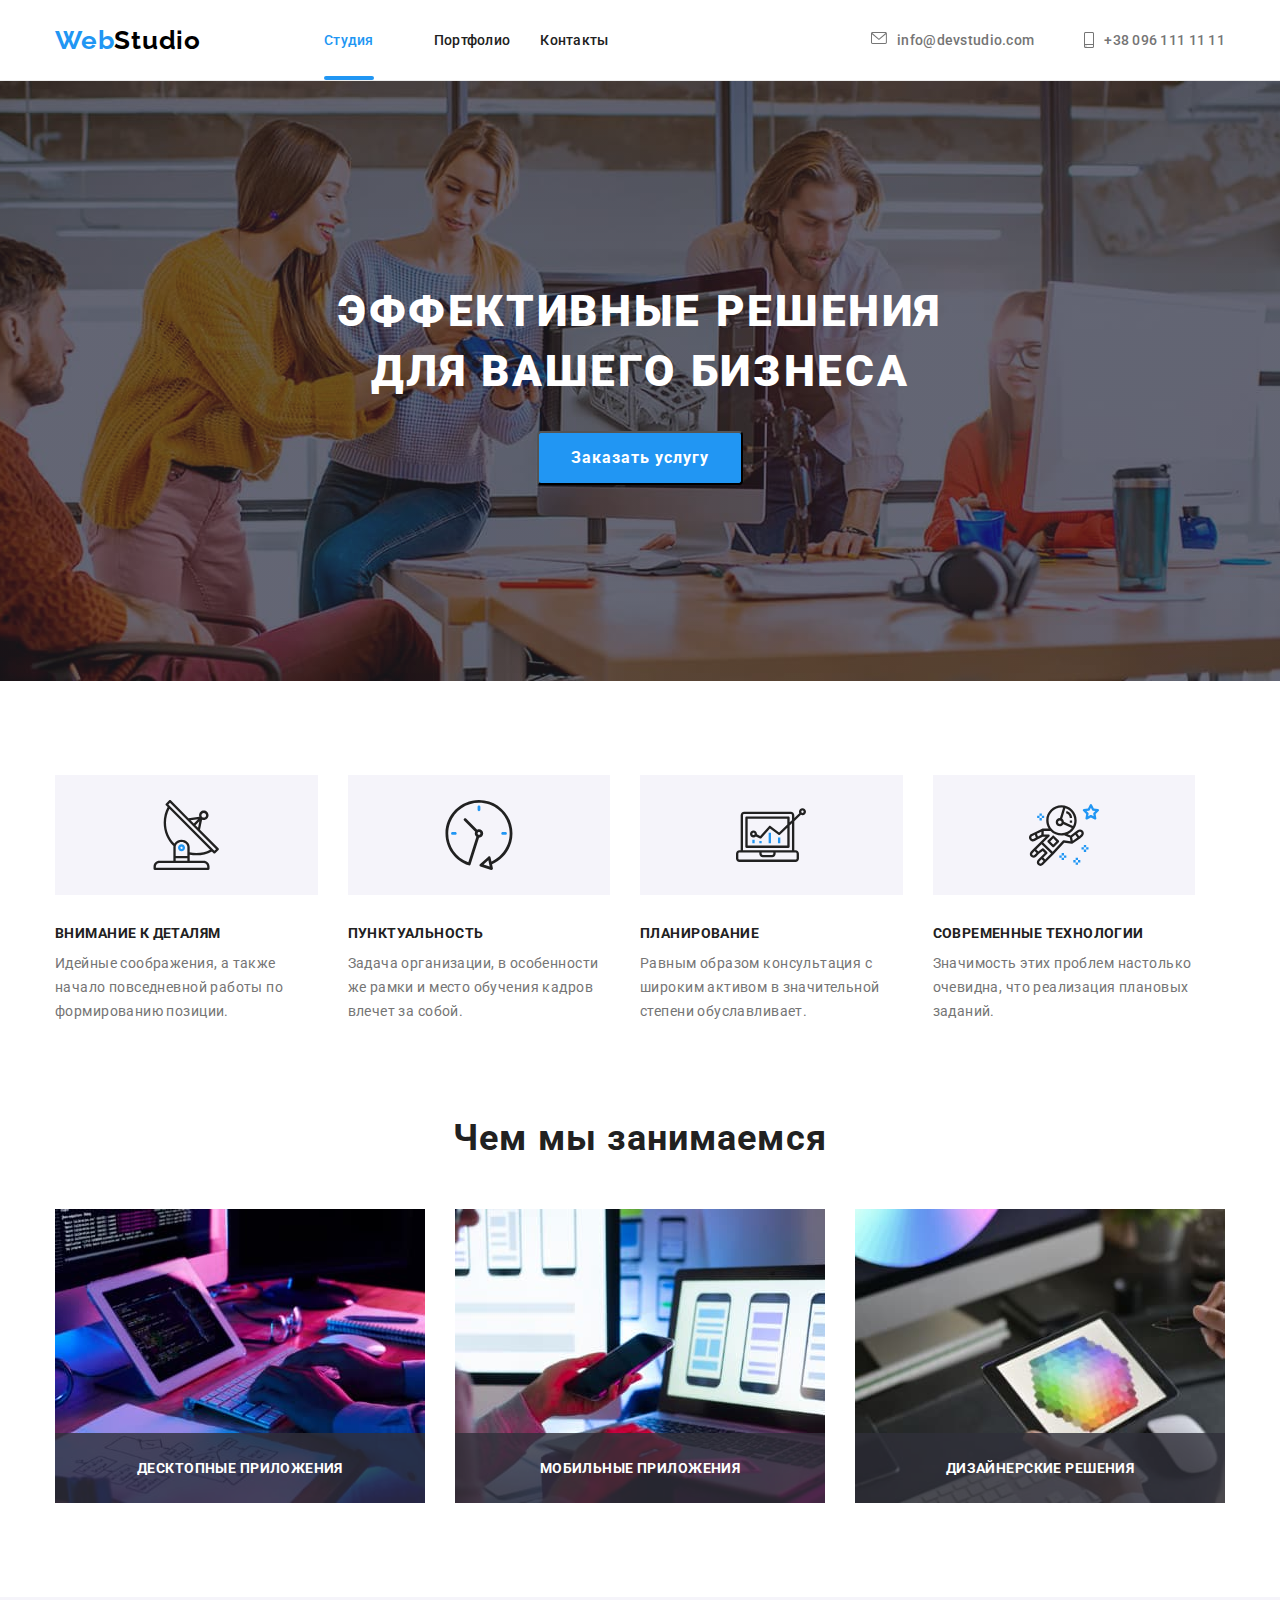
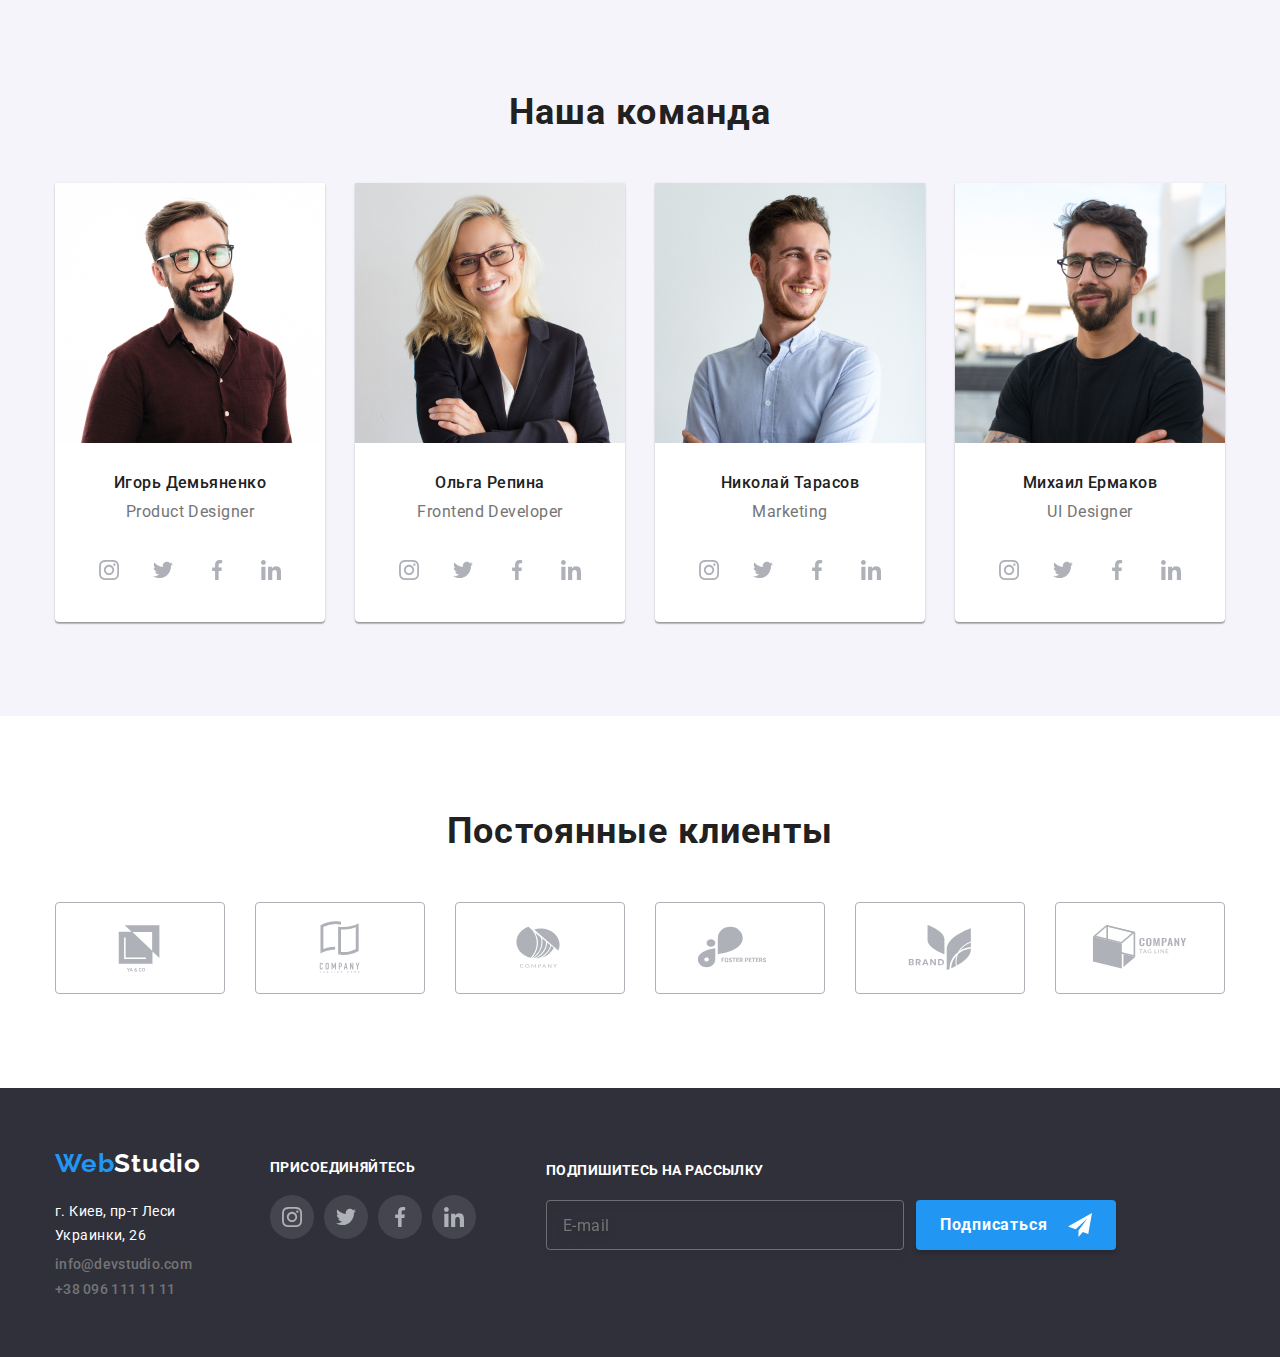
==== commit 34e31bf1: "HW7" ====
--- a/index.html
+++ b/index.html
@@ -14,7 +14,7 @@
     <link rel="stylesheet" href="https://cdn.jsdelivr.net/npm/modern-normalize@1.1.0/modern-normalize.css"
     />
     <link rel="stylesheet" href="./css/main.min.css">
-    <link rel="stylesheet" href="./css/styles.css">
+    <!-- <link rel="stylesheet" href="./css/styles.css"> -->
     
     </head>
 <body>
@@ -65,7 +65,7 @@
         <section class="about_us">
             <div class="container">
             <ul class="link about_us-list">
-             <li class="about_us-item1"> 
+             <li class="about_us-item"> 
                 <div class="about_us-card"> 
                  <div class="about_us-pictures">
                     <svg class="about_us-icon_antena">
@@ -73,10 +73,10 @@
                     </svg>
                  </div>
                 </div>
-                 <h3 class="title_about_us">Внимание к деталям</h3> 
+                 <h3 class="about_us-title">Внимание к деталям</h3> 
                 <p class="about_us_text">Идейные соображения, а также начало повседневной работы по формированию позиции.</p>  
              </li>
-             <li class="about_us-item1"> 
+             <li class="about_us-item"> 
                 <div class="about_us-card"> 
                     <div class="about_us-pictures">
                        <svg class="about_us-icon_clock">
@@ -84,10 +84,10 @@
                        </svg>
                     </div>
                    </div>
-                 <h3 class="title_about_us">Пунктуальность</h3> 
+                 <h3 class="about_us-title">Пунктуальность</h3> 
                 <p class="about_us_text">Задача организации, в особенности же рамки и место обучения кадров влечет за собой.</p>  
              </li>
-             <li class="about_us-item1"> 
+             <li class="about_us-item"> 
                 <div class="about_us-card"> 
                     <div class="about_us-pictures">
                        <svg class="about_us-icon_diagram">
@@ -95,10 +95,10 @@
                        </svg>
                     </div>
                    </div>
-                 <h3 class="title_about_us">Планирование</h3> 
+                 <h3 class="about_us-title">Планирование</h3> 
                 <p class="about_us_text">Равным образом консультация с широким активом в значительной степени обуславливает.</p>  
              </li>
-             <li class="about_us-item1"> 
+             <li class="about_us-item"> 
                 <div class="about_us-card"> 
                     <div class="about_us-pictures">
                        <svg class="about_us-icon_astronaut">
@@ -106,7 +106,7 @@
                        </svg>
                     </div>
                    </div>
-                 <h3 class="title_about_us">Современные технологии</h3> 
+                 <h3 class="about_us-title">Современные технологии</h3> 
                 <p class="about_us_text">Значимость этих проблем настолько очевидна, что реализация плановых заданий.</p>  
              </li>
             </ul>
@@ -117,19 +117,19 @@
             <div class="container">
             <h2 class="we-do__title">Чем мы занимаемся</h2>
              <ul class="we_do_list">
-                 <li class="link we-do__photo">
+                 <li class="link we-do__item">
                     <div class="we-do__card">
                      <img class="we_do_image" src="./imeges/box1.jpg" alt="печатает на клавиатуре" width="370" height="294">
                     <p class="we-do__text">Десктопные приложения</p>
                 </div>
                 </li>
-                    <li class="link we-do__photo">
+                    <li class="link we-do__item">
                         <div class="we-do__card">
                     <img class="we_do_image" src="./imeges/box2.jpg" alt="показывает телефон на экране" width="370" height="294">
                 <p class="we-do__text">Мобильные приложения</p>
                 </div>
                 </li>
-                <li class="link we-do__photo">
+                <li class="link we-do__item">
                     <div class="we-do__card">
                     <img class="we_do_image" src="./imeges/box3(1).jpg" alt="на картинке показан планшет" width="370" height="294">
                     <p class="we-do__text">Дизайнерские решения</p>
--- a/css/main.min.css
+++ b/css/main.min.css
@@ -1,2 +1,2 @@
-:root{--primary-title-color: #ffffff;--secondary-title-color: #212121;--primary-text-color: #757575;--secondary-text-color: #2196F3}ul,h1,h3,h2,h4,p{padding:0px;margin:0px}img{display:block;min-width:100%;height:auto}a{display:block}html{box-sizing:border-box}body{font-family:'Roboto', sans-serif;margin:0px}.link{list-style:none;text-decoration:none;font-style:normal}.container{width:1200px;margin:0 auto;padding:0 15px}.hero_btn{font-family:Roboto;font-style:normal;font-weight:bold;font-size:16px;line-height:30px;display:flex;align-items:center;letter-spacing:0.06em;color:var(--primary-title-color);background-color:#2196F3;cursor:pointer;margin:auto;border-radius:4px;padding:10px 32px}.hero_btn:focus,.hero_btn:hover{background-color:var(--secondary-text-color);color:var(--secondary-title-color)}.social_item{width:44px;height:44px}.social_item:not(:first-child){margin-left:10px}.social_link{width:100%;height:100%;border-radius:50%;background-color:#ffffff;display:flex;justify-content:center;align-items:center;transition:background-color 250ms cubic-bezier(0.4, 0, 0.2, 1)}.social_link:focus,.social_link:hover{background-color:var(--secondary-text-color);border-radius:50%}.social{display:flex;justify-content:center;align-items:center}.social_icon{width:20px;height:20px;fill:#afb1b8;justify-content:center;align-items:center}.social_icon:hover,.social_icon:focus{fill:#ffffff;border-color:var(--secondary-text-color)}.menu_btn:hover,.menu_btn:focus{color:var(--primary-title-color);background-color:var(--secondary-text-color)}.menu_btn{border:none;font-family:Roboto;font-style:normal;font-weight:500;font-size:16px;line-height:26px;text-align:center;letter-spacing:0.03em;color:var(--secondary-title-color);cursor:pointer;display:block;padding:6px 22px;transition:color 250ms cubic-bezier(0.4, 0, 0.2, 1),background-color 250ms cubic-bezier(0.4, 0, 0.2, 1),box-shadow 250ms cubic-bezier(0.4, 0, 0.2, 1)}.menu{padding-top:94px;padding-bottom:94px}.menu_nav{display:flex;justify-content:center;margin-bottom:50px}.menu_title:not(:first-child){margin-left:30px}.backdrop{width:100%;height:100%;position:fixed;top:0;background-color:rgba(0,0,0,0.2);display:flex;justify-content:center;align-items:center;transition:opacity 250ms cubic-bezier(0.4, 0, 0.2, 1)}.backdrop.is_hidden{opacity:0;visibility:hidden;pointer-events:none}.modal{width:528px;min-height:581px;background:#ffffff;border-radius:4px;position:relative}.close_btn{display:flex;justify-content:center;align-items:center;width:30px;height:30px;border-radius:50%;position:absolute;right:18px;top:18px;background-color:transparent;border:1px solid rgba(0,0,0,0.1);cursor:pointer}.close_button{width:18px;height:18px;justify-content:center;align-items:center}.close_button:hover{fill:var(--secondary-text-color)}textarea{resize:none}.modal_form{padding:40px}.title_form{display:block;font-family:Roboto;font-style:normal;font-weight:bold;font-size:20px;line-height:23px;text-align:center;letter-spacing:0.03em;color:#212121;margin-bottom:12px}.form_name{position:relative;display:flex;flex-direction:column;margin-bottom:12px;cursor:pointer}.form_item{font-family:Roboto;font-style:normal;font-weight:normal;font-size:12px;line-height:14px;letter-spacing:0.01em;color:#757575;margin-bottom:4px}.form_input{height:40px;left:576px;top:314px;outline:none;border:1px solid rgba(33,33,33,0.2);border-radius:4px;padding-left:42px;margin:0;border:1px solid rgba(33,33,33,0.2);border-radius:4px;transition:border 250ms cubic-bezier(0.4, 0, 0.2, 1)}.form_input:hover,.form_input:focus{outline:none;border:1px solid #2196F3}.form_name:hover.form_icon{fill:#2196F3}.form_input:focus+.form_icon{fill:#2196F3}.form_icon{height:15px;width:12px;position:absolute;top:31px;left:12px;pointer-events:none;transition:fill 250ms cubic-bezier(0.4, 0, 0.2, 1)}.comment{outline:none;padding:12px 16px;border-radius:4px;border:1px solid rgba(33,33,33,0.2);resize:none;transition:border 250ms cubic-bezier(0.4, 0, 0.2, 1)}.comment:focus,.comment:hover{outline:none;border:1px solid #2196F3}.form_checkbox{font-size:14px;line-height:1.2;color:var(--primary-text-color);display:flex;font-style:normal;font-weight:normal;letter-spacing:0.03em;cursor:pointer}.form_checkbox .span{width:15px;height:15px;border:2px solid black;border-radius:3px;margin-right:7px;display:flex;justify-content:center;align-items:center}.agreement:checked+.form_checkbox .span{background-color:var(--secondary-text-color);border:2px solid var(--secondary-text-color)}.hidden_visual{position:absolute;width:1px;height:1px;margin:-1px;border:0;padding:0;clip:rect(0 0 0 0);overflow:hidden}.btn_send{display:block;margin-left:auto;margin-right:auto}.btn_submit{background:var(--secondary-text-color);width:200px;height:50px;box-shadow:0px 4px 4px rgba(0,0,0,0.15);border-radius:4px;border:none;cursor:pointer;color:var(--primary-title-color);font-weight:700;font-size:16px;line-height:1.88;letter-spacing:0.06em;margin-top:30px}.footer_form{display:flex;flex-wrap:wrap;margin-right:93px}.strong{font-family:Roboto;font-style:normal;font-weight:700;font-size:14px;line-height:1.14;letter-spacing:0.03em;text-transform:uppercase;display:block;color:var(--primary-title-color);padding-top:15px}.write_send{display:flex;margin-top:-25px}.footer_input{outline:none;font-family:Roboto;font-style:normal;font-weight:400;font-size:16px;line-height:1.25;display:flex;align-items:center;letter-spacing:0.03em;color:rgba(255,255,255,0.6);width:358px;height:50px;padding:15px 16px;margin-right:12px;color:var(--primary-title-color);background:none;border:1px solid rgba(255,255,255,0.3);box-sizing:border-box;filter:drop-shadow(0px 4px 4px rgba(0,0,0,0.15));border-radius:4px;transition:border 250ms cubic-bezier(0.4, 0, 0.2, 1)}.btn_write{display:flex;justify-content:center;align-items:center;width:200px;height:50px;left:1185px;top:2787px;border:none;background-color:var(--secondary-text-color);box-shadow:0px 4px 4px rgba(0,0,0,0.15);border-radius:4px;box-shadow:0px 4px 4px rgba(0,0,0,0.15);cursor:pointer;transition:background-color 250ms cubic-bezier(0.4, 0, 0.2, 1)}.icon_send{width:24px;height:24px;margin-left:10px}.btn_title{font-family:Roboto;font-style:normal;font-weight:bold;font-size:16px;line-height:calc(30 / 16);letter-spacing:0.06em;color:var(--primary-title-color);margin-right:10px}.header{border-bottom:1px solid #ececec}.Logo{color:var(--secondary-text-color);font-family:Raleway;font-style:normal;font-weight:bold;font-size:26px;line-height:31px;letter-spacing:0.03em;margin-right:93px;padding-top:25px;padding-bottom:25px}.Logostudio{font-family:Raleway;font-style:normal;font-weight:bold;font-size:26px;line-height:31px;letter-spacing:0.03em;color:black}.header_list{display:flex;justify-content:center;align-items:center}.header_container{display:flex;height:80px}.header_nav{display:flex}.header_item{font-family:Roboto;font-style:normal;font-weight:500;font-size:14px;line-height:16px;letter-spacing:0.02em}.header_item:hover,.header_item:focus{color:var(--secondary-text-color)}.header_item:not(:last-child){margin:30px}.heder_link{position:relative;color:var(--secondary-title-color);padding-top:32px;padding-bottom:32px;display:block;transition:color 250ms cubic-bezier(0.4, 0, 0.2, 1)}.heder_link:hover,.heder_link:focus{color:var(--secondary-text-color)}.heder_link--current{color:var(--secondary-text-color)}.heder_link--current::after{content:"";left:0;width:100%;height:4px;position:absolute;bottom:0px;border-radius:2px;background-color:var(--secondary-text-color)}.header_contact{display:flex;margin-left:auto;align-items:center}.contact_item{font-family:Roboto;font-style:normal;font-weight:500;font-size:14px;line-height:16px;letter-spacing:0.02em;color:var(--primary-text-color);display:flex;transition:color 250ms cubic-bezier(0.4, 0, 0.2, 1)}.contact_item:hover,.contact_item:focus{color:var(--secondary-text-color)}.contact_list:not(:last-child){margin-right:50px}.email_icon{height:12px;width:16px;margin-right:10px;fill:currentColor}.tel_icon{height:16px;width:10px;margin-right:10px;fill:currentColor}.baner{background-color:#2F303A}.hero_main{font-family:Roboto;font-style:normal;font-weight:900;font-size:44px;line-height:60px;text-align:center;letter-spacing:0.06em;text-transform:uppercase;color:var(--primary-title-color);width:696px;margin:auto;margin-bottom:30px}.hero_main{padding-top:auto;padding-bottom:auto}.baner{padding-top:200px;height:600px;max-width:1600px;margin:auto;text-align:center;background-image:linear-gradient(to right, rgba(47,48,58,0.4), rgba(47,48,58,0.4)),url(../imeges/background.jpg);background-repeat:no-repeat;background-position:center;background-size:cover}.title_about_us{font-family:Roboto;font-style:normal;font-weight:bold;font-size:14px;line-height:16px;letter-spacing:0.03em;text-transform:uppercase;color:var(--secondary-title-color);margin-bottom:10px}.about_us-list{margin-left:30px;width:270px;flex-basis:calc(100% / 4 - 30px)}.about_us-list:nth-child(4n+1){margin-left:0px}.about_us-item{display:flex}.about_us{padding-top:94px;padding-bottom:47px}.about_us_text{font-family:Roboto;font-style:normal;font-weight:normal;font-size:14px;line-height:24px;letter-spacing:0.03em;color:var(--primary-text-color);margin-top:10px;display:flex}.title_about_us:not(:last-child){margin-right:50px}.about_us-icon_antena,.about_us-icon_clock,.about_us-icon_diagram,.about_us-icon_astronaut{height:70px;width:70px}.about_us-pictures{height:120px;background-color:#F5F4FA;margin-bottom:30px;display:flex;justify-content:center;align-items:center}.we-do{padding-top:47px;padding-bottom:94px}.we_do_list{display:flex;flex-basis:calc(100% / 3 - 90px)}.we-do__title{font-family:Roboto;font-style:normal;font-weight:bold;font-size:36px;line-height:42px;text-align:center;letter-spacing:0.03em;color:var(--secondary-title-color);margin-bottom:50px}.we-do__photo:not(:first-child){margin-left:30px}.we-do__text{position:absolute;font-family:Roboto;font-style:normal;font-weight:bold;font-size:14px;line-height:16px;text-align:center;letter-spacing:0.03em;text-transform:uppercase;display:flex;justify-content:center;align-items:center;line-height:1.17;width:100%;height:70px;background-color:rgba(47,48,58,0.8);color:var(--primary-title-color);bottom:0}.we-do__card{position:relative}.team_title{font-family:Roboto;font-style:normal;font-weight:bold;font-size:36px;line-height:42px;text-align:center;letter-spacing:0.03em;color:var(--secondary-title-color);margin-bottom:50px}.team{background-color:#f5f4fa;padding-top:94px;padding-bottom:94px;max-width:1600px;margin:auto}.photo_us{flex-basis:calc(100% / 4 - 90px);box-shadow:0px 1px 3px rgba(0,0,0,0.12),0px 1px 1px rgba(0,0,0,0.14),0px 2px 1px rgba(0,0,0,0.2);border-radius:0px 0px 4px 4px;background-color:var(--primary-title-color)}.photo_us:not(:first-child){margin-left:30px}.team_list{display:flex;flex-wrap:wrap}.team_list>.photo_us{flex-basis:calc((100% / 4) - 30px)}.team_photo{margin-bottom:30px}.name{font-family:Roboto;font-style:normal;font-weight:500;font-size:16px;line-height:19px;text-align:center;letter-spacing:0.03em;color:var(--secondary-title-color)}.prof{font-family:Roboto;font-style:normal;font-weight:normal;font-size:16px;line-height:19px;text-align:center;letter-spacing:0.03em;color:var(--primary-text-color);padding:auto;margin-top:10px}.team_list_item{margin-bottom:30px}.client{padding-top:94px;padding-bottom:94px}.title_client{font-family:Roboto;font-style:normal;font-weight:bold;font-size:36px;line-height:42px;text-align:center;letter-spacing:0.03em;color:#212121;margin-bottom:50px}.client_link{display:flex;justify-content:center;align-items:center;width:170px;height:92px;border-radius:4px;border:1px solid #afb1b8;cursor:pointer;transition:background-color 250ms cubic-bezier(0.4, 0, 0.2, 1)}.client_link:focus,.client_link:hover{border-color:#2196F3;fill:#2196F3}.client_item:not(:last-child){margin-right:30px}.company_icon{width:106px;height:60px;fill:#AFB1B8}.company_icon:hover,.company_icon:focus{fill:#2196F3;border-color:#2196F3}.client_list{display:flex;justify-content:center}.logo_foot{margin-bottom:20px;height:31px;width:145px}.Logostudio_footer{color:#ffffff}.adress{font-family:Roboto;font-style:normal;font-weight:normal;font-size:14px;line-height:24px;letter-spacing:0.03em;color:var(--primary-title-color)}.mail .tel{font-family:Roboto;font-style:normal;font-weight:normal;font-size:14px;line-height:24px;letter-spacing:0.03em;color:rgba(255,255,255,0.6)}.footer{background-color:#2F303A;padding-top:60px;padding-bottom:60px;max-width:1600px;margin:auto}.Logo_footer{color:var(--secondary-text-color);font-family:Raleway;font-style:normal;font-weight:bold;font-size:26px;line-height:31px;letter-spacing:0.03em}.footer_item{display:block}.footer_item:not(:last-child){margin-bottom:9px}.social_title{align-items:center;justify-content:center;margin-bottom:20px;width:145px;height:16px;left:516px;top:2751px;color:var(--primary-title-color);font-family:Roboto;font-style:normal;font-weight:700;font-size:14px;line-height:calc(16 / 14);letter-spacing:0.03em;text-transform:uppercase}.head_footer_container{display:flex}.footer_container{display:flex;align-items:baseline;margin-right:70px}.footer_social-list{display:flex;justify-content:center;align-items:center}.footer_social-link{display:flex;justify-content:center;align-items:center;width:44px;height:44px;background-color:rgba(255,255,255,0.1);border-radius:50%;transition:background-color 250ms cubic-bezier(0.4, 0, 0.2, 1)}.footer_social-link:focus,.footer_social-link:hover{background-color:var(--secondary-text-color);border-radius:50%}.footer_social-icon{width:20px;height:20px;fill:#afb1b8;justify-content:center;align-items:center}.footer_social-icon:hover,.footer_social-icon:focus{fill:#ffffff;border-color:var(--secondary-text-color)}.footer_web{margin-right:70px}.footer_social-item{width:44px;height:44px}.footer_social-item:not(:first-child){margin-left:10px}.project_list{font-family:Roboto;font-style:normal;font-weight:bold;font-size:18px;line-height:36px;letter-spacing:0.06em;color:var(--secondary-title-color)}.project_item{font-family:Roboto;font-style:normal;font-weight:normal;font-size:16px;line-height:30px;letter-spacing:0.03em;color:var(--primary-text-color);margin-bottom:4px}.container_nav{display:flex;justify-content:center;margin-bottom:50px}.menu_title:not(:first-child){margin-left:30px}.card{padding:20px 24px;border:1px solid #eeeeee;border-top:none}.galary_item{position:relative;overflow:hidden}.galary_discription{position:absolute;font-family:Roboto;font-style:normal;font-weight:normal;font-size:18px;line-height:28px;letter-spacing:0.03em;color:white;top:0px;left:0px;height:100%;padding:63px 24px;transform:translate(0, 100%);transition:transform 250ms cubic-bezier(0.4, 0, 0.2, 1);background-color:var(--secondary-text-color)}.galary_discription--text{text-align:left;padding-right:24px;padding-left:24px}.galary_link{transition:box-shadow 250ms cubic-bezier(0.4, 0, 0.2, 1)}.galary_link:hover,.galary_link:focus{box-shadow:0px 4px 4px rgba(0,0,0,0.25)}.galary_link:hover .galary_discription,.galary_link:focus .galary_discription{transform:translate(0)}.galary{display:flex;flex-wrap:wrap}.galary_list{flex-basis:calc(100% / 3 - 30px);margin-left:30px;margin-top:30px}.galary_list:nth-child(1){margin-left:0px}.galary_list:nth-child(4){margin-left:0px}.galary_list:nth-child(7){margin-left:0px}.galary_list:nth-child(1){margin-top:0px}.galary_list:nth-child(2){margin-top:0px}.galary_list:nth-child(3){margin-top:0px}
+:root{--primary-title-color: #ffffff;--secondary-title-color: #212121;--primary-text-color: #757575;--secondary-text-color: #2196F3}ul,h1,h3,h2,h4,p{padding:0px;margin:0px}img{display:block;min-width:100%;height:auto}a{display:block}html{box-sizing:border-box}body{font-family:'Roboto', sans-serif;margin:0px}.link{list-style:none;text-decoration:none;font-style:normal}.container{width:1200px;margin:0 auto;padding:0 15px}.hero_btn{font-family:Roboto;font-style:normal;font-weight:bold;font-size:16px;line-height:30px;display:flex;align-items:center;letter-spacing:0.06em;color:var(--primary-title-color);background-color:#2196F3;cursor:pointer;margin:auto;border-radius:4px;padding:10px 32px}.hero_btn:focus,.hero_btn:hover{background-color:var(--secondary-text-color);color:var(--secondary-title-color)}.social_item{width:44px;height:44px}.social_item:not(:first-child){margin-left:10px}.social_link{width:100%;height:100%;border-radius:50%;background-color:#ffffff;display:flex;justify-content:center;align-items:center;transition:background-color 250ms cubic-bezier(0.4, 0, 0.2, 1)}.social_link:focus,.social_link:hover{background-color:var(--secondary-text-color);border-radius:50%}.social{display:flex;justify-content:center;align-items:center}.social_icon{width:20px;height:20px;fill:#afb1b8;justify-content:center;align-items:center}.social_icon:hover,.social_icon:focus{fill:#ffffff;border-color:var(--secondary-text-color)}.menu_btn:hover,.menu_btn:focus{color:var(--primary-title-color);background-color:var(--secondary-text-color)}.menu_btn{border:none;font-family:Roboto;font-style:normal;font-weight:500;font-size:16px;line-height:26px;text-align:center;letter-spacing:0.03em;color:var(--secondary-title-color);cursor:pointer;display:block;padding:6px 22px;transition:color 250ms cubic-bezier(0.4, 0, 0.2, 1),background-color 250ms cubic-bezier(0.4, 0, 0.2, 1),box-shadow 250ms cubic-bezier(0.4, 0, 0.2, 1)}.menu{padding-top:94px;padding-bottom:94px}.menu_nav{display:flex;justify-content:center;margin-bottom:50px}.menu_title:not(:first-child){margin-left:30px}.backdrop{width:100%;height:100%;position:fixed;top:0;background-color:rgba(0,0,0,0.2);display:flex;justify-content:center;align-items:center;transition:opacity 250ms cubic-bezier(0.4, 0, 0.2, 1)}.backdrop.is_hidden{opacity:0;visibility:hidden;pointer-events:none}.modal{width:528px;min-height:581px;background:#ffffff;border-radius:4px;position:relative}.close_btn{display:flex;justify-content:center;align-items:center;width:30px;height:30px;border-radius:50%;position:absolute;right:18px;top:18px;background-color:transparent;border:1px solid rgba(0,0,0,0.1);cursor:pointer}.close_button{width:18px;height:18px;justify-content:center;align-items:center}.close_button:hover{fill:var(--secondary-text-color)}textarea{resize:none}.modal_form{padding:40px}.title_form{display:block;font-family:Roboto;font-style:normal;font-weight:bold;font-size:20px;line-height:23px;text-align:center;letter-spacing:0.03em;color:#212121;margin-bottom:12px}.form_name{position:relative;display:flex;flex-direction:column;margin-bottom:12px;cursor:pointer}.form_item{font-family:Roboto;font-style:normal;font-weight:normal;font-size:12px;line-height:14px;letter-spacing:0.01em;color:#757575;margin-bottom:4px}.form_input{height:40px;left:576px;top:314px;outline:none;border:1px solid rgba(33,33,33,0.2);border-radius:4px;padding-left:42px;margin:0;border:1px solid rgba(33,33,33,0.2);border-radius:4px;transition:border 250ms cubic-bezier(0.4, 0, 0.2, 1)}.form_input:hover,.form_input:focus{outline:none;border:1px solid #2196F3}.form_name:hover.form_icon{fill:#2196F3}.form_input:focus+.form_icon{fill:#2196F3}.form_icon{height:15px;width:12px;position:absolute;top:31px;left:12px;pointer-events:none;transition:fill 250ms cubic-bezier(0.4, 0, 0.2, 1)}.comment{outline:none;padding:12px 16px;border-radius:4px;border:1px solid rgba(33,33,33,0.2);resize:none;transition:border 250ms cubic-bezier(0.4, 0, 0.2, 1)}.comment:focus,.comment:hover{outline:none;border:1px solid #2196F3}.form_checkbox{font-size:14px;line-height:1.2;color:var(--primary-text-color);display:flex;font-style:normal;font-weight:normal;letter-spacing:0.03em;cursor:pointer}.form_checkbox .span{width:15px;height:15px;border:2px solid black;border-radius:3px;margin-right:7px;display:flex;justify-content:center;align-items:center}.agreement:checked+.form_checkbox .span{background-color:var(--secondary-text-color);border:2px solid var(--secondary-text-color)}.hidden_visual{position:absolute;width:1px;height:1px;margin:-1px;border:0;padding:0;clip:rect(0 0 0 0);overflow:hidden}.btn_send{display:block;margin-left:auto;margin-right:auto}.btn_submit{background:var(--secondary-text-color);width:200px;height:50px;box-shadow:0px 4px 4px rgba(0,0,0,0.15);border-radius:4px;border:none;cursor:pointer;color:var(--primary-title-color);font-weight:700;font-size:16px;line-height:1.88;letter-spacing:0.06em;margin-top:30px}.footer_form{display:flex;flex-wrap:wrap;margin-right:93px}.strong{font-family:Roboto;font-style:normal;font-weight:700;font-size:14px;line-height:1.14;letter-spacing:0.03em;text-transform:uppercase;display:block;color:var(--primary-title-color);padding-top:15px}.write_send{display:flex;margin-top:-25px}.footer_input{outline:none;font-family:Roboto;font-style:normal;font-weight:400;font-size:16px;line-height:1.25;display:flex;align-items:center;letter-spacing:0.03em;color:rgba(255,255,255,0.6);width:358px;height:50px;padding:15px 16px;margin-right:12px;color:var(--primary-title-color);background:none;border:1px solid rgba(255,255,255,0.3);box-sizing:border-box;filter:drop-shadow(0px 4px 4px rgba(0,0,0,0.15));border-radius:4px;transition:border 250ms cubic-bezier(0.4, 0, 0.2, 1)}.btn_write{display:flex;justify-content:center;align-items:center;width:200px;height:50px;left:1185px;top:2787px;border:none;background-color:var(--secondary-text-color);box-shadow:0px 4px 4px rgba(0,0,0,0.15);border-radius:4px;box-shadow:0px 4px 4px rgba(0,0,0,0.15);cursor:pointer;transition:background-color 250ms cubic-bezier(0.4, 0, 0.2, 1)}.icon_send{width:24px;height:24px;margin-left:10px}.btn_title{font-family:Roboto;font-style:normal;font-weight:bold;font-size:16px;line-height:calc(30 / 16);letter-spacing:0.06em;color:var(--primary-title-color);margin-right:10px}.header{border-bottom:1px solid #ececec}.Logo{color:var(--secondary-text-color);font-family:Raleway;font-style:normal;font-weight:bold;font-size:26px;line-height:31px;letter-spacing:0.03em;margin-right:93px;padding-top:25px;padding-bottom:25px}.Logostudio{font-family:Raleway;font-style:normal;font-weight:bold;font-size:26px;line-height:31px;letter-spacing:0.03em;color:black}.header_list{display:flex;justify-content:center;align-items:center}.header_container{display:flex;height:80px}.header_nav{display:flex}.header_item{font-family:Roboto;font-style:normal;font-weight:500;font-size:14px;line-height:16px;letter-spacing:0.02em}.header_item:hover,.header_item:focus{color:var(--secondary-text-color)}.header_item:not(:last-child){margin:30px}.heder_link{position:relative;color:var(--secondary-title-color);padding-top:32px;padding-bottom:32px;display:block;transition:color 250ms cubic-bezier(0.4, 0, 0.2, 1)}.heder_link:hover,.heder_link:focus{color:var(--secondary-text-color)}.heder_link--current{color:var(--secondary-text-color)}.heder_link--current::after{content:"";left:0;width:100%;height:4px;position:absolute;bottom:0px;border-radius:2px;background-color:var(--secondary-text-color)}.header_contact{display:flex;margin-left:auto;align-items:center}.contact_item{font-family:Roboto;font-style:normal;font-weight:500;font-size:14px;line-height:16px;letter-spacing:0.02em;color:var(--primary-text-color);display:flex;transition:color 250ms cubic-bezier(0.4, 0, 0.2, 1)}.contact_item:hover,.contact_item:focus{color:var(--secondary-text-color)}.contact_list:not(:last-child){margin-right:50px}.email_icon{height:12px;width:16px;margin-right:10px;fill:currentColor}.tel_icon{height:16px;width:10px;margin-right:10px;fill:currentColor}.baner{background-color:#2F303A}.hero_main{font-family:Roboto;font-style:normal;font-weight:900;font-size:44px;line-height:60px;text-align:center;letter-spacing:0.06em;text-transform:uppercase;color:var(--primary-title-color);width:696px;margin:auto;margin-bottom:30px}.hero_main{padding-top:auto;padding-bottom:auto}.baner{padding-top:200px;height:600px;max-width:1600px;margin:auto;text-align:center;background-image:linear-gradient(to right, rgba(47,48,58,0.4), rgba(47,48,58,0.4)),url(../imeges/background.jpg);background-repeat:no-repeat;background-position:center;background-size:cover}.about_us-title{font-family:Roboto;font-style:normal;font-weight:bold;font-size:14px;line-height:16px;letter-spacing:0.03em;text-transform:uppercase;color:var(--secondary-title-color);margin-bottom:10px}.about_us-item{width:270px;flex-basis:calc(100% / 4 - 30px)}.about_us-item:not(:first-child){margin-left:30px}.about_us-list{display:flex}.about_us{padding-top:94px;padding-bottom:47px}.about_us_text{font-family:Roboto;font-style:normal;font-weight:normal;font-size:14px;line-height:24px;letter-spacing:0.03em;color:var(--primary-text-color);margin-top:10px;display:flex}.title_about_us:not(:last-child){margin-right:50px}.about_us-icon_antena,.about_us-icon_clock,.about_us-icon_diagram,.about_us-icon_astronaut{height:70px;width:70px}.about_us-pictures{height:120px;background-color:#F5F4FA;margin-bottom:30px;display:flex;justify-content:center;align-items:center}.we-do{padding-top:47px;padding-bottom:94px}.we_do_list{display:flex;flex-basis:calc(100% / 3 - 90px)}.we-do__title{font-family:Roboto;font-style:normal;font-weight:bold;font-size:36px;line-height:42px;text-align:center;letter-spacing:0.03em;color:var(--secondary-title-color);margin-bottom:50px}.we-do__item:not(:first-child){margin-left:30px}.we-do__text{position:absolute;font-family:Roboto;font-style:normal;font-weight:bold;font-size:14px;line-height:16px;text-align:center;letter-spacing:0.03em;text-transform:uppercase;display:flex;justify-content:center;align-items:center;line-height:1.17;width:100%;height:70px;background-color:rgba(47,48,58,0.8);color:var(--primary-title-color);bottom:0}.we-do__card{position:relative}.team_title{font-family:Roboto;font-style:normal;font-weight:bold;font-size:36px;line-height:42px;text-align:center;letter-spacing:0.03em;color:var(--secondary-title-color);margin-bottom:50px}.team{background-color:#f5f4fa;padding-top:94px;padding-bottom:94px;max-width:1600px;margin:auto}.photo_us{flex-basis:calc(100% / 4 - 90px);box-shadow:0px 1px 3px rgba(0,0,0,0.12),0px 1px 1px rgba(0,0,0,0.14),0px 2px 1px rgba(0,0,0,0.2);border-radius:0px 0px 4px 4px;background-color:var(--primary-title-color)}.photo_us:not(:first-child){margin-left:30px}.team_list{display:flex;flex-wrap:wrap}.team_list>.photo_us{flex-basis:calc((100% / 4) - 30px)}.team_photo{margin-bottom:30px}.name{font-family:Roboto;font-style:normal;font-weight:500;font-size:16px;line-height:19px;text-align:center;letter-spacing:0.03em;color:var(--secondary-title-color)}.prof{font-family:Roboto;font-style:normal;font-weight:normal;font-size:16px;line-height:19px;text-align:center;letter-spacing:0.03em;color:var(--primary-text-color);padding:auto;margin-top:10px}.team_list_item{margin-bottom:30px}.client{padding-top:94px;padding-bottom:94px}.title_client{font-family:Roboto;font-style:normal;font-weight:bold;font-size:36px;line-height:42px;text-align:center;letter-spacing:0.03em;color:#212121;margin-bottom:50px}.client_link{display:flex;justify-content:center;align-items:center;width:170px;height:92px;border-radius:4px;border:1px solid #afb1b8;cursor:pointer;transition:background-color 250ms cubic-bezier(0.4, 0, 0.2, 1)}.client_link:focus,.client_link:hover{border-color:#2196F3;fill:#2196F3}.client_item:not(:last-child){margin-right:30px}.company_icon{width:106px;height:60px;fill:#AFB1B8}.company_icon:hover,.company_icon:focus{fill:#2196F3;border-color:#2196F3}.client_list{display:flex;justify-content:center}.logo_foot{margin-bottom:20px;height:31px;width:145px}.Logostudio_footer{color:#ffffff}.adress{font-family:Roboto;font-style:normal;font-weight:normal;font-size:14px;line-height:24px;letter-spacing:0.03em;color:var(--primary-title-color)}.mail .tel{font-family:Roboto;font-style:normal;font-weight:normal;font-size:14px;line-height:24px;letter-spacing:0.03em;color:rgba(255,255,255,0.6)}.footer{background-color:#2F303A;padding-top:60px;padding-bottom:60px;max-width:1600px;margin:auto}.Logo_footer{color:var(--secondary-text-color);font-family:Raleway;font-style:normal;font-weight:bold;font-size:26px;line-height:31px;letter-spacing:0.03em}.footer_item{display:block}.footer_item:not(:last-child){margin-bottom:9px}.social_title{align-items:center;justify-content:center;margin-bottom:20px;width:145px;height:16px;left:516px;top:2751px;color:var(--primary-title-color);font-family:Roboto;font-style:normal;font-weight:700;font-size:14px;line-height:calc(16 / 14);letter-spacing:0.03em;text-transform:uppercase}.head_footer_container{display:flex}.footer_container{display:flex;align-items:baseline;margin-right:70px}.footer_social-list{display:flex;justify-content:center;align-items:center}.footer_social-link{display:flex;justify-content:center;align-items:center;width:44px;height:44px;background-color:rgba(255,255,255,0.1);border-radius:50%;transition:background-color 250ms cubic-bezier(0.4, 0, 0.2, 1)}.footer_social-link:focus,.footer_social-link:hover{background-color:var(--secondary-text-color);border-radius:50%}.footer_social-icon{width:20px;height:20px;fill:#afb1b8;justify-content:center;align-items:center}.footer_social-icon:hover,.footer_social-icon:focus{fill:#ffffff;border-color:var(--secondary-text-color)}.footer_web{margin-right:70px}.footer_social-item{width:44px;height:44px}.footer_social-item:not(:first-child){margin-left:10px}.project_list{font-family:Roboto;font-style:normal;font-weight:bold;font-size:18px;line-height:36px;letter-spacing:0.06em;color:var(--secondary-title-color)}.project_item{font-family:Roboto;font-style:normal;font-weight:normal;font-size:16px;line-height:30px;letter-spacing:0.03em;color:var(--primary-text-color);margin-bottom:4px}.container_nav{display:flex;justify-content:center;margin-bottom:50px}.menu_title:not(:first-child){margin-left:30px}.card{padding:20px 24px;border:1px solid #eeeeee;border-top:none}.galary_item{position:relative;overflow:hidden}.galary_discription{position:absolute;font-family:Roboto;font-style:normal;font-weight:normal;font-size:18px;line-height:28px;letter-spacing:0.03em;color:white;top:0px;left:0px;height:100%;padding:63px 24px;transform:translate(0, 100%);transition:transform 250ms cubic-bezier(0.4, 0, 0.2, 1);background-color:var(--secondary-text-color)}.galary_discription--text{text-align:left;padding-right:24px;padding-left:24px}.galary_link{transition:box-shadow 250ms cubic-bezier(0.4, 0, 0.2, 1)}.galary_link:hover,.galary_link:focus{box-shadow:0px 4px 4px rgba(0,0,0,0.25)}.galary_link:hover .galary_discription,.galary_link:focus .galary_discription{transform:translate(0)}.galary{display:flex;flex-wrap:wrap}.galary_list{flex-basis:calc(100% / 3 - 30px);margin-left:30px;margin-top:30px}.galary_list:nth-child(1){margin-left:0px}.galary_list:nth-child(4){margin-left:0px}.galary_list:nth-child(7){margin-left:0px}.galary_list:nth-child(1){margin-top:0px}.galary_list:nth-child(2){margin-top:0px}.galary_list:nth-child(3){margin-top:0px}
 /*# sourceMappingURL=main.min.css.map */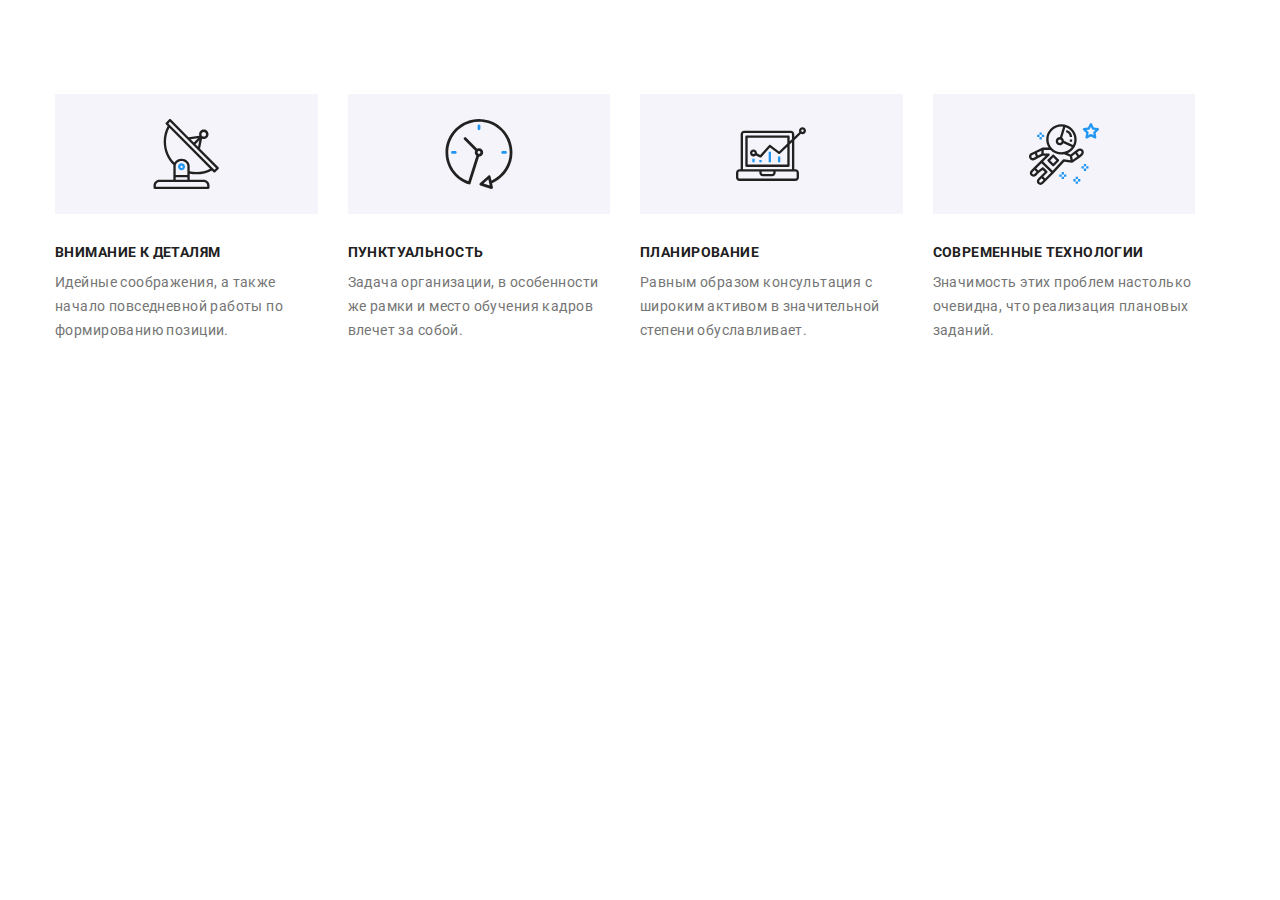
==== commit fc490eea: "HW7" ====
--- a/index.html
+++ b/index.html
@@ -17,7 +17,7 @@
     <!-- <link rel="stylesheet" href="./css/styles.css"> -->
     
     </head>
-<body>
+<!-- <body>
     <header class="header">
        <div class="container header_container">
        <nav class="header_nav header_list">
@@ -60,7 +60,7 @@
             <h1 class="hero_main">Эффективные решения для вашего бизнеса</h1>
             <button class="hero_btn" type="button" data-modal-open>Заказать услугу</button>
         </div>
-        </section>
+        </section> -->
 
         <section class="about_us">
             <div class="container">
@@ -113,7 +113,7 @@
         </div>
         </section>
 
-        <section class="we-do">
+        <!-- <section class="we-do">
             <div class="container">
             <h2 class="we-do__title">Чем мы занимаемся</h2>
              <ul class="we_do_list">
@@ -471,7 +471,7 @@
     </form>
 
      </div>
-</footer>
+</footer> -->
 
 
     <div class="backdrop is_hidden" data-modal>
--- a/css/main.min.css
+++ b/css/main.min.css
@@ -1,2 +1,2 @@
-:root{--primary-title-color: #ffffff;--secondary-title-color: #212121;--primary-text-color: #757575;--secondary-text-color: #2196F3}ul,h1,h3,h2,h4,p{padding:0px;margin:0px}img{display:block;min-width:100%;height:auto}a{display:block}html{box-sizing:border-box}body{font-family:'Roboto', sans-serif;margin:0px}.link{list-style:none;text-decoration:none;font-style:normal}.container{width:1200px;margin:0 auto;padding:0 15px}.hero_btn{font-family:Roboto;font-style:normal;font-weight:bold;font-size:16px;line-height:30px;display:flex;align-items:center;letter-spacing:0.06em;color:var(--primary-title-color);background-color:#2196F3;cursor:pointer;margin:auto;border-radius:4px;padding:10px 32px}.hero_btn:focus,.hero_btn:hover{background-color:var(--secondary-text-color);color:var(--secondary-title-color)}.social_item{width:44px;height:44px}.social_item:not(:first-child){margin-left:10px}.social_link{width:100%;height:100%;border-radius:50%;background-color:#ffffff;display:flex;justify-content:center;align-items:center;transition:background-color 250ms cubic-bezier(0.4, 0, 0.2, 1)}.social_link:focus,.social_link:hover{background-color:var(--secondary-text-color);border-radius:50%}.social{display:flex;justify-content:center;align-items:center}.social_icon{width:20px;height:20px;fill:#afb1b8;justify-content:center;align-items:center}.social_icon:hover,.social_icon:focus{fill:#ffffff;border-color:var(--secondary-text-color)}.menu_btn:hover,.menu_btn:focus{color:var(--primary-title-color);background-color:var(--secondary-text-color)}.menu_btn{border:none;font-family:Roboto;font-style:normal;font-weight:500;font-size:16px;line-height:26px;text-align:center;letter-spacing:0.03em;color:var(--secondary-title-color);cursor:pointer;display:block;padding:6px 22px;transition:color 250ms cubic-bezier(0.4, 0, 0.2, 1),background-color 250ms cubic-bezier(0.4, 0, 0.2, 1),box-shadow 250ms cubic-bezier(0.4, 0, 0.2, 1)}.menu{padding-top:94px;padding-bottom:94px}.menu_nav{display:flex;justify-content:center;margin-bottom:50px}.menu_title:not(:first-child){margin-left:30px}.backdrop{width:100%;height:100%;position:fixed;top:0;background-color:rgba(0,0,0,0.2);display:flex;justify-content:center;align-items:center;transition:opacity 250ms cubic-bezier(0.4, 0, 0.2, 1)}.backdrop.is_hidden{opacity:0;visibility:hidden;pointer-events:none}.modal{width:528px;min-height:581px;background:#ffffff;border-radius:4px;position:relative}.close_btn{display:flex;justify-content:center;align-items:center;width:30px;height:30px;border-radius:50%;position:absolute;right:18px;top:18px;background-color:transparent;border:1px solid rgba(0,0,0,0.1);cursor:pointer}.close_button{width:18px;height:18px;justify-content:center;align-items:center}.close_button:hover{fill:var(--secondary-text-color)}textarea{resize:none}.modal_form{padding:40px}.title_form{display:block;font-family:Roboto;font-style:normal;font-weight:bold;font-size:20px;line-height:23px;text-align:center;letter-spacing:0.03em;color:#212121;margin-bottom:12px}.form_name{position:relative;display:flex;flex-direction:column;margin-bottom:12px;cursor:pointer}.form_item{font-family:Roboto;font-style:normal;font-weight:normal;font-size:12px;line-height:14px;letter-spacing:0.01em;color:#757575;margin-bottom:4px}.form_input{height:40px;left:576px;top:314px;outline:none;border:1px solid rgba(33,33,33,0.2);border-radius:4px;padding-left:42px;margin:0;border:1px solid rgba(33,33,33,0.2);border-radius:4px;transition:border 250ms cubic-bezier(0.4, 0, 0.2, 1)}.form_input:hover,.form_input:focus{outline:none;border:1px solid #2196F3}.form_name:hover.form_icon{fill:#2196F3}.form_input:focus+.form_icon{fill:#2196F3}.form_icon{height:15px;width:12px;position:absolute;top:31px;left:12px;pointer-events:none;transition:fill 250ms cubic-bezier(0.4, 0, 0.2, 1)}.comment{outline:none;padding:12px 16px;border-radius:4px;border:1px solid rgba(33,33,33,0.2);resize:none;transition:border 250ms cubic-bezier(0.4, 0, 0.2, 1)}.comment:focus,.comment:hover{outline:none;border:1px solid #2196F3}.form_checkbox{font-size:14px;line-height:1.2;color:var(--primary-text-color);display:flex;font-style:normal;font-weight:normal;letter-spacing:0.03em;cursor:pointer}.form_checkbox .span{width:15px;height:15px;border:2px solid black;border-radius:3px;margin-right:7px;display:flex;justify-content:center;align-items:center}.agreement:checked+.form_checkbox .span{background-color:var(--secondary-text-color);border:2px solid var(--secondary-text-color)}.hidden_visual{position:absolute;width:1px;height:1px;margin:-1px;border:0;padding:0;clip:rect(0 0 0 0);overflow:hidden}.btn_send{display:block;margin-left:auto;margin-right:auto}.btn_submit{background:var(--secondary-text-color);width:200px;height:50px;box-shadow:0px 4px 4px rgba(0,0,0,0.15);border-radius:4px;border:none;cursor:pointer;color:var(--primary-title-color);font-weight:700;font-size:16px;line-height:1.88;letter-spacing:0.06em;margin-top:30px}.footer_form{display:flex;flex-wrap:wrap;margin-right:93px}.strong{font-family:Roboto;font-style:normal;font-weight:700;font-size:14px;line-height:1.14;letter-spacing:0.03em;text-transform:uppercase;display:block;color:var(--primary-title-color);padding-top:15px}.write_send{display:flex;margin-top:-25px}.footer_input{outline:none;font-family:Roboto;font-style:normal;font-weight:400;font-size:16px;line-height:1.25;display:flex;align-items:center;letter-spacing:0.03em;color:rgba(255,255,255,0.6);width:358px;height:50px;padding:15px 16px;margin-right:12px;color:var(--primary-title-color);background:none;border:1px solid rgba(255,255,255,0.3);box-sizing:border-box;filter:drop-shadow(0px 4px 4px rgba(0,0,0,0.15));border-radius:4px;transition:border 250ms cubic-bezier(0.4, 0, 0.2, 1)}.btn_write{display:flex;justify-content:center;align-items:center;width:200px;height:50px;left:1185px;top:2787px;border:none;background-color:var(--secondary-text-color);box-shadow:0px 4px 4px rgba(0,0,0,0.15);border-radius:4px;box-shadow:0px 4px 4px rgba(0,0,0,0.15);cursor:pointer;transition:background-color 250ms cubic-bezier(0.4, 0, 0.2, 1)}.icon_send{width:24px;height:24px;margin-left:10px}.btn_title{font-family:Roboto;font-style:normal;font-weight:bold;font-size:16px;line-height:calc(30 / 16);letter-spacing:0.06em;color:var(--primary-title-color);margin-right:10px}.header{border-bottom:1px solid #ececec}.Logo{color:var(--secondary-text-color);font-family:Raleway;font-style:normal;font-weight:bold;font-size:26px;line-height:31px;letter-spacing:0.03em;margin-right:93px;padding-top:25px;padding-bottom:25px}.Logostudio{font-family:Raleway;font-style:normal;font-weight:bold;font-size:26px;line-height:31px;letter-spacing:0.03em;color:black}.header_list{display:flex;justify-content:center;align-items:center}.header_container{display:flex;height:80px}.header_nav{display:flex}.header_item{font-family:Roboto;font-style:normal;font-weight:500;font-size:14px;line-height:16px;letter-spacing:0.02em}.header_item:hover,.header_item:focus{color:var(--secondary-text-color)}.header_item:not(:last-child){margin:30px}.heder_link{position:relative;color:var(--secondary-title-color);padding-top:32px;padding-bottom:32px;display:block;transition:color 250ms cubic-bezier(0.4, 0, 0.2, 1)}.heder_link:hover,.heder_link:focus{color:var(--secondary-text-color)}.heder_link--current{color:var(--secondary-text-color)}.heder_link--current::after{content:"";left:0;width:100%;height:4px;position:absolute;bottom:0px;border-radius:2px;background-color:var(--secondary-text-color)}.header_contact{display:flex;margin-left:auto;align-items:center}.contact_item{font-family:Roboto;font-style:normal;font-weight:500;font-size:14px;line-height:16px;letter-spacing:0.02em;color:var(--primary-text-color);display:flex;transition:color 250ms cubic-bezier(0.4, 0, 0.2, 1)}.contact_item:hover,.contact_item:focus{color:var(--secondary-text-color)}.contact_list:not(:last-child){margin-right:50px}.email_icon{height:12px;width:16px;margin-right:10px;fill:currentColor}.tel_icon{height:16px;width:10px;margin-right:10px;fill:currentColor}.baner{background-color:#2F303A}.hero_main{font-family:Roboto;font-style:normal;font-weight:900;font-size:44px;line-height:60px;text-align:center;letter-spacing:0.06em;text-transform:uppercase;color:var(--primary-title-color);width:696px;margin:auto;margin-bottom:30px}.hero_main{padding-top:auto;padding-bottom:auto}.baner{padding-top:200px;height:600px;max-width:1600px;margin:auto;text-align:center;background-image:linear-gradient(to right, rgba(47,48,58,0.4), rgba(47,48,58,0.4)),url(../imeges/background.jpg);background-repeat:no-repeat;background-position:center;background-size:cover}.about_us-title{font-family:Roboto;font-style:normal;font-weight:bold;font-size:14px;line-height:16px;letter-spacing:0.03em;text-transform:uppercase;color:var(--secondary-title-color);margin-bottom:10px}.about_us-item{width:270px;flex-basis:calc(100% / 4 - 30px)}.about_us-item:not(:first-child){margin-left:30px}.about_us-list{display:flex}.about_us{padding-top:94px;padding-bottom:47px}.about_us_text{font-family:Roboto;font-style:normal;font-weight:normal;font-size:14px;line-height:24px;letter-spacing:0.03em;color:var(--primary-text-color);margin-top:10px;display:flex}.title_about_us:not(:last-child){margin-right:50px}.about_us-icon_antena,.about_us-icon_clock,.about_us-icon_diagram,.about_us-icon_astronaut{height:70px;width:70px}.about_us-pictures{height:120px;background-color:#F5F4FA;margin-bottom:30px;display:flex;justify-content:center;align-items:center}.we-do{padding-top:47px;padding-bottom:94px}.we_do_list{display:flex;flex-basis:calc(100% / 3 - 90px)}.we-do__title{font-family:Roboto;font-style:normal;font-weight:bold;font-size:36px;line-height:42px;text-align:center;letter-spacing:0.03em;color:var(--secondary-title-color);margin-bottom:50px}.we-do__item:not(:first-child){margin-left:30px}.we-do__text{position:absolute;font-family:Roboto;font-style:normal;font-weight:bold;font-size:14px;line-height:16px;text-align:center;letter-spacing:0.03em;text-transform:uppercase;display:flex;justify-content:center;align-items:center;line-height:1.17;width:100%;height:70px;background-color:rgba(47,48,58,0.8);color:var(--primary-title-color);bottom:0}.we-do__card{position:relative}.team_title{font-family:Roboto;font-style:normal;font-weight:bold;font-size:36px;line-height:42px;text-align:center;letter-spacing:0.03em;color:var(--secondary-title-color);margin-bottom:50px}.team{background-color:#f5f4fa;padding-top:94px;padding-bottom:94px;max-width:1600px;margin:auto}.photo_us{flex-basis:calc(100% / 4 - 90px);box-shadow:0px 1px 3px rgba(0,0,0,0.12),0px 1px 1px rgba(0,0,0,0.14),0px 2px 1px rgba(0,0,0,0.2);border-radius:0px 0px 4px 4px;background-color:var(--primary-title-color)}.photo_us:not(:first-child){margin-left:30px}.team_list{display:flex;flex-wrap:wrap}.team_list>.photo_us{flex-basis:calc((100% / 4) - 30px)}.team_photo{margin-bottom:30px}.name{font-family:Roboto;font-style:normal;font-weight:500;font-size:16px;line-height:19px;text-align:center;letter-spacing:0.03em;color:var(--secondary-title-color)}.prof{font-family:Roboto;font-style:normal;font-weight:normal;font-size:16px;line-height:19px;text-align:center;letter-spacing:0.03em;color:var(--primary-text-color);padding:auto;margin-top:10px}.team_list_item{margin-bottom:30px}.client{padding-top:94px;padding-bottom:94px}.title_client{font-family:Roboto;font-style:normal;font-weight:bold;font-size:36px;line-height:42px;text-align:center;letter-spacing:0.03em;color:#212121;margin-bottom:50px}.client_link{display:flex;justify-content:center;align-items:center;width:170px;height:92px;border-radius:4px;border:1px solid #afb1b8;cursor:pointer;transition:background-color 250ms cubic-bezier(0.4, 0, 0.2, 1)}.client_link:focus,.client_link:hover{border-color:#2196F3;fill:#2196F3}.client_item:not(:last-child){margin-right:30px}.company_icon{width:106px;height:60px;fill:#AFB1B8}.company_icon:hover,.company_icon:focus{fill:#2196F3;border-color:#2196F3}.client_list{display:flex;justify-content:center}.logo_foot{margin-bottom:20px;height:31px;width:145px}.Logostudio_footer{color:#ffffff}.adress{font-family:Roboto;font-style:normal;font-weight:normal;font-size:14px;line-height:24px;letter-spacing:0.03em;color:var(--primary-title-color)}.mail .tel{font-family:Roboto;font-style:normal;font-weight:normal;font-size:14px;line-height:24px;letter-spacing:0.03em;color:rgba(255,255,255,0.6)}.footer{background-color:#2F303A;padding-top:60px;padding-bottom:60px;max-width:1600px;margin:auto}.Logo_footer{color:var(--secondary-text-color);font-family:Raleway;font-style:normal;font-weight:bold;font-size:26px;line-height:31px;letter-spacing:0.03em}.footer_item{display:block}.footer_item:not(:last-child){margin-bottom:9px}.social_title{align-items:center;justify-content:center;margin-bottom:20px;width:145px;height:16px;left:516px;top:2751px;color:var(--primary-title-color);font-family:Roboto;font-style:normal;font-weight:700;font-size:14px;line-height:calc(16 / 14);letter-spacing:0.03em;text-transform:uppercase}.head_footer_container{display:flex}.footer_container{display:flex;align-items:baseline;margin-right:70px}.footer_social-list{display:flex;justify-content:center;align-items:center}.footer_social-link{display:flex;justify-content:center;align-items:center;width:44px;height:44px;background-color:rgba(255,255,255,0.1);border-radius:50%;transition:background-color 250ms cubic-bezier(0.4, 0, 0.2, 1)}.footer_social-link:focus,.footer_social-link:hover{background-color:var(--secondary-text-color);border-radius:50%}.footer_social-icon{width:20px;height:20px;fill:#afb1b8;justify-content:center;align-items:center}.footer_social-icon:hover,.footer_social-icon:focus{fill:#ffffff;border-color:var(--secondary-text-color)}.footer_web{margin-right:70px}.footer_social-item{width:44px;height:44px}.footer_social-item:not(:first-child){margin-left:10px}.project_list{font-family:Roboto;font-style:normal;font-weight:bold;font-size:18px;line-height:36px;letter-spacing:0.06em;color:var(--secondary-title-color)}.project_item{font-family:Roboto;font-style:normal;font-weight:normal;font-size:16px;line-height:30px;letter-spacing:0.03em;color:var(--primary-text-color);margin-bottom:4px}.container_nav{display:flex;justify-content:center;margin-bottom:50px}.menu_title:not(:first-child){margin-left:30px}.card{padding:20px 24px;border:1px solid #eeeeee;border-top:none}.galary_item{position:relative;overflow:hidden}.galary_discription{position:absolute;font-family:Roboto;font-style:normal;font-weight:normal;font-size:18px;line-height:28px;letter-spacing:0.03em;color:white;top:0px;left:0px;height:100%;padding:63px 24px;transform:translate(0, 100%);transition:transform 250ms cubic-bezier(0.4, 0, 0.2, 1);background-color:var(--secondary-text-color)}.galary_discription--text{text-align:left;padding-right:24px;padding-left:24px}.galary_link{transition:box-shadow 250ms cubic-bezier(0.4, 0, 0.2, 1)}.galary_link:hover,.galary_link:focus{box-shadow:0px 4px 4px rgba(0,0,0,0.25)}.galary_link:hover .galary_discription,.galary_link:focus .galary_discription{transform:translate(0)}.galary{display:flex;flex-wrap:wrap}.galary_list{flex-basis:calc(100% / 3 - 30px);margin-left:30px;margin-top:30px}.galary_list:nth-child(1){margin-left:0px}.galary_list:nth-child(4){margin-left:0px}.galary_list:nth-child(7){margin-left:0px}.galary_list:nth-child(1){margin-top:0px}.galary_list:nth-child(2){margin-top:0px}.galary_list:nth-child(3){margin-top:0px}
+:root{--primary-title-color: #ffffff;--secondary-title-color: #212121;--primary-text-color: #757575;--secondary-text-color: #2196F3}ul,h1,h3,h2,h4,p{padding:0px;margin:0px}img{display:block;min-width:100%;height:auto}a{display:block}html{box-sizing:border-box}body{font-family:'Roboto', sans-serif;margin:0px}.link{list-style:none;text-decoration:none;font-style:normal}.container{width:1200px;margin:0 auto;padding:0 15px}.hero_btn{font-family:Roboto;font-style:normal;font-weight:bold;font-size:16px;line-height:30px;display:flex;align-items:center;letter-spacing:0.06em;color:var(--primary-title-color);background-color:#2196F3;cursor:pointer;margin:auto;border-radius:4px;padding:10px 32px}.hero_btn:focus,.hero_btn:hover{background-color:var(--secondary-text-color);color:var(--secondary-title-color)}.social_item{width:44px;height:44px}.social_item:not(:first-child){margin-left:10px}.social_link{width:100%;height:100%;border-radius:50%;background-color:#ffffff;display:flex;justify-content:center;align-items:center;transition:background-color 250ms cubic-bezier(0.4, 0, 0.2, 1)}.social_link:focus,.social_link:hover{background-color:var(--secondary-text-color);border-radius:50%}.social{display:flex;justify-content:center;align-items:center}.social_icon{width:20px;height:20px;fill:#afb1b8;justify-content:center;align-items:center}.social_icon:hover,.social_icon:focus{fill:#ffffff;border-color:var(--secondary-text-color)}.menu_btn:hover,.menu_btn:focus{color:var(--primary-title-color);background-color:var(--secondary-text-color)}.menu_btn{border:none;font-family:Roboto;font-style:normal;font-weight:500;font-size:16px;line-height:26px;text-align:center;letter-spacing:0.03em;color:var(--secondary-title-color);cursor:pointer;display:block;padding:6px 22px;transition:color 250ms cubic-bezier(0.4, 0, 0.2, 1),background-color 250ms cubic-bezier(0.4, 0, 0.2, 1),box-shadow 250ms cubic-bezier(0.4, 0, 0.2, 1)}.menu{padding-top:94px;padding-bottom:94px}.menu_nav{display:flex;justify-content:center;margin-bottom:50px}.menu_title:not(:first-child){margin-left:30px}.backdrop{width:100%;height:100%;position:fixed;top:0;background-color:rgba(0,0,0,0.2);display:flex;justify-content:center;align-items:center;transition:opacity 250ms cubic-bezier(0.4, 0, 0.2, 1)}.backdrop.is_hidden{opacity:0;visibility:hidden;pointer-events:none}.modal{width:528px;min-height:581px;background:#ffffff;border-radius:4px;position:relative}.close_btn{display:flex;justify-content:center;align-items:center;width:30px;height:30px;border-radius:50%;position:absolute;right:18px;top:18px;background-color:transparent;border:1px solid rgba(0,0,0,0.1);cursor:pointer}.close_button{width:18px;height:18px;justify-content:center;align-items:center}.close_button:hover{fill:var(--secondary-text-color)}textarea{resize:none}.modal_form{padding:40px}.title_form{display:block;font-family:Roboto;font-style:normal;font-weight:bold;font-size:20px;line-height:23px;text-align:center;letter-spacing:0.03em;color:#212121;margin-bottom:12px}.form_name{position:relative;display:flex;flex-direction:column;margin-bottom:12px;cursor:pointer}.form_item{font-family:Roboto;font-style:normal;font-weight:normal;font-size:12px;line-height:14px;letter-spacing:0.01em;color:#757575;margin-bottom:4px}.form_input{height:40px;left:576px;top:314px;outline:none;border:1px solid rgba(33,33,33,0.2);border-radius:4px;padding-left:42px;margin:0;border:1px solid rgba(33,33,33,0.2);border-radius:4px;transition:border 250ms cubic-bezier(0.4, 0, 0.2, 1)}.form_input:hover,.form_input:focus{outline:none;border:1px solid #2196F3}.form_name:hover.form_icon{fill:#2196F3}.form_input:focus+.form_icon{fill:#2196F3}.form_icon{height:15px;width:12px;position:absolute;top:31px;left:12px;pointer-events:none;transition:fill 250ms cubic-bezier(0.4, 0, 0.2, 1)}.comment{outline:none;padding:12px 16px;border-radius:4px;border:1px solid rgba(33,33,33,0.2);resize:none;transition:border 250ms cubic-bezier(0.4, 0, 0.2, 1)}.comment:focus,.comment:hover{outline:none;border:1px solid #2196F3}.form_checkbox{font-size:14px;line-height:1.2;color:var(--primary-text-color);display:flex;font-style:normal;font-weight:normal;letter-spacing:0.03em;cursor:pointer}.form_checkbox .span{width:15px;height:15px;border:2px solid black;border-radius:3px;margin-right:7px;display:flex;justify-content:center;align-items:center}.agreement:checked+.form_checkbox .span{background-color:var(--secondary-text-color);border:2px solid var(--secondary-text-color)}.hidden_visual{position:absolute;width:1px;height:1px;margin:-1px;border:0;padding:0;clip:rect(0 0 0 0);overflow:hidden}.btn_send{display:block;margin-left:auto;margin-right:auto}.btn_submit{background:var(--secondary-text-color);width:200px;height:50px;box-shadow:0px 4px 4px rgba(0,0,0,0.15);border-radius:4px;border:none;cursor:pointer;color:var(--primary-title-color);font-weight:700;font-size:16px;line-height:1.88;letter-spacing:0.06em;margin-top:30px}.footer_form{display:flex;flex-wrap:wrap;margin-right:93px}.strong{font-family:Roboto;font-style:normal;font-weight:700;font-size:14px;line-height:1.14;letter-spacing:0.03em;text-transform:uppercase;display:block;color:var(--primary-title-color);padding-top:15px}.write_send{display:flex;margin-top:-25px}.footer_input{outline:none;font-family:Roboto;font-style:normal;font-weight:400;font-size:16px;line-height:1.25;display:flex;align-items:center;letter-spacing:0.03em;color:rgba(255,255,255,0.6);width:358px;height:50px;padding:15px 16px;margin-right:12px;color:var(--primary-title-color);background:none;border:1px solid rgba(255,255,255,0.3);box-sizing:border-box;filter:drop-shadow(0px 4px 4px rgba(0,0,0,0.15));border-radius:4px;transition:border 250ms cubic-bezier(0.4, 0, 0.2, 1)}.btn_write{display:flex;justify-content:center;align-items:center;width:200px;height:50px;left:1185px;top:2787px;border:none;background-color:var(--secondary-text-color);box-shadow:0px 4px 4px rgba(0,0,0,0.15);border-radius:4px;box-shadow:0px 4px 4px rgba(0,0,0,0.15);cursor:pointer;transition:background-color 250ms cubic-bezier(0.4, 0, 0.2, 1)}.icon_send{width:24px;height:24px;margin-left:10px}.btn_title{font-family:Roboto;font-style:normal;font-weight:bold;font-size:16px;line-height:calc(30 / 16);letter-spacing:0.06em;color:var(--primary-title-color);margin-right:10px}.header{border-bottom:1px solid #ececec}.Logo{color:var(--secondary-text-color);font-family:Raleway;font-style:normal;font-weight:bold;font-size:26px;line-height:31px;letter-spacing:0.03em;margin-right:93px;padding-top:25px;padding-bottom:25px}.Logostudio{font-family:Raleway;font-style:normal;font-weight:bold;font-size:26px;line-height:31px;letter-spacing:0.03em;color:black}.header_list{display:flex;justify-content:center;align-items:center}.header_container{display:flex;height:80px}.header_nav{display:flex}.header_item{font-family:Roboto;font-style:normal;font-weight:500;font-size:14px;line-height:16px;letter-spacing:0.02em}.header_item:hover,.header_item:focus{color:var(--secondary-text-color)}.header_item:not(:last-child){margin:30px}.heder_link{position:relative;color:var(--secondary-title-color);padding-top:32px;padding-bottom:32px;display:block;transition:color 250ms cubic-bezier(0.4, 0, 0.2, 1)}.heder_link:hover,.heder_link:focus{color:var(--secondary-text-color)}.heder_link--current{color:var(--secondary-text-color)}.heder_link--current::after{content:"";left:0;width:100%;height:4px;position:absolute;bottom:0px;border-radius:2px;background-color:var(--secondary-text-color)}.header_contact{display:flex;margin-left:auto;align-items:center}.contact_item{font-family:Roboto;font-style:normal;font-weight:500;font-size:14px;line-height:16px;letter-spacing:0.02em;color:var(--primary-text-color);display:flex;transition:color 250ms cubic-bezier(0.4, 0, 0.2, 1)}.contact_item:hover,.contact_item:focus{color:var(--secondary-text-color)}.contact_list:not(:last-child){margin-right:50px}.email_icon{height:12px;width:16px;margin-right:10px;fill:currentColor}.tel_icon{height:16px;width:10px;margin-right:10px;fill:currentColor}.baner{background-color:#2F303A}.hero_main{font-family:Roboto;font-style:normal;font-weight:900;font-size:44px;line-height:60px;text-align:center;letter-spacing:0.06em;text-transform:uppercase;color:var(--primary-title-color);width:696px;margin:auto;margin-bottom:30px}.hero_main{padding-top:auto;padding-bottom:auto}.baner{padding-top:200px;height:600px;max-width:1600px;margin:auto;text-align:center;background-image:linear-gradient(to right, rgba(47,48,58,0.4), rgba(47,48,58,0.4)),url(../imeges/background.jpg);background-repeat:no-repeat;background-position:center;background-size:cover}.about_us-title{font-family:Roboto;font-style:normal;font-weight:bold;font-size:14px;line-height:16px;letter-spacing:0.03em;text-transform:uppercase;color:var(--secondary-title-color);margin-bottom:10px}.about_us-item{width:270px;flex-basis:calc(100% / 4 - 30px)}.about_us-item:not(:first-child){margin-left:30px}.about_us-list{display:flex}.about_us{padding-top:94px;padding-bottom:47px}.about_us_text{font-family:Roboto;font-style:normal;font-weight:normal;font-size:14px;line-height:24px;letter-spacing:0.03em;color:var(--primary-text-color);margin-top:10px;display:flex}.about_us-title:not(:last-child){margin-right:50px}.about_us-icon_antena,.about_us-icon_clock,.about_us-icon_diagram,.about_us-icon_astronaut{height:70px;width:70px}.about_us-pictures{height:120px;background-color:#F5F4FA;margin-bottom:30px;display:flex;justify-content:center;align-items:center}.we-do{padding-top:47px;padding-bottom:94px}.we_do_list{display:flex;flex-basis:calc(100% / 3 - 90px)}.we-do__title{font-family:Roboto;font-style:normal;font-weight:bold;font-size:36px;line-height:42px;text-align:center;letter-spacing:0.03em;color:var(--secondary-title-color);margin-bottom:50px}.we-do__item:not(:first-child){margin-left:30px}.we-do__text{position:absolute;font-family:Roboto;font-style:normal;font-weight:bold;font-size:14px;line-height:16px;text-align:center;letter-spacing:0.03em;text-transform:uppercase;display:flex;justify-content:center;align-items:center;line-height:1.17;width:100%;height:70px;background-color:rgba(47,48,58,0.8);color:var(--primary-title-color);bottom:0}.we-do__card{position:relative}.team_title{font-family:Roboto;font-style:normal;font-weight:bold;font-size:36px;line-height:42px;text-align:center;letter-spacing:0.03em;color:var(--secondary-title-color);margin-bottom:50px}.team{background-color:#f5f4fa;padding-top:94px;padding-bottom:94px;max-width:1600px;margin:auto}.photo_us{flex-basis:calc(100% / 4 - 90px);box-shadow:0px 1px 3px rgba(0,0,0,0.12),0px 1px 1px rgba(0,0,0,0.14),0px 2px 1px rgba(0,0,0,0.2);border-radius:0px 0px 4px 4px;background-color:var(--primary-title-color)}.photo_us:not(:first-child){margin-left:30px}.team_list{display:flex;flex-wrap:wrap}.team_list>.photo_us{flex-basis:calc((100% / 4) - 30px)}.team_photo{margin-bottom:30px}.name{font-family:Roboto;font-style:normal;font-weight:500;font-size:16px;line-height:19px;text-align:center;letter-spacing:0.03em;color:var(--secondary-title-color)}.prof{font-family:Roboto;font-style:normal;font-weight:normal;font-size:16px;line-height:19px;text-align:center;letter-spacing:0.03em;color:var(--primary-text-color);padding:auto;margin-top:10px}.team_list_item{margin-bottom:30px}.client{padding-top:94px;padding-bottom:94px}.title_client{font-family:Roboto;font-style:normal;font-weight:bold;font-size:36px;line-height:42px;text-align:center;letter-spacing:0.03em;color:#212121;margin-bottom:50px}.client_link{display:flex;justify-content:center;align-items:center;width:170px;height:92px;border-radius:4px;border:1px solid #afb1b8;cursor:pointer;transition:background-color 250ms cubic-bezier(0.4, 0, 0.2, 1)}.client_link:focus,.client_link:hover{border-color:#2196F3;fill:#2196F3}.client_item:not(:last-child){margin-right:30px}.company_icon{width:106px;height:60px;fill:#AFB1B8}.company_icon:hover,.company_icon:focus{fill:#2196F3;border-color:#2196F3}.client_list{display:flex;justify-content:center}.logo_foot{margin-bottom:20px;height:31px;width:145px}.Logostudio_footer{color:#ffffff}.adress{font-family:Roboto;font-style:normal;font-weight:normal;font-size:14px;line-height:24px;letter-spacing:0.03em;color:var(--primary-title-color)}.mail .tel{font-family:Roboto;font-style:normal;font-weight:normal;font-size:14px;line-height:24px;letter-spacing:0.03em;color:rgba(255,255,255,0.6)}.footer{background-color:#2F303A;padding-top:60px;padding-bottom:60px;max-width:1600px;margin:auto}.Logo_footer{color:var(--secondary-text-color);font-family:Raleway;font-style:normal;font-weight:bold;font-size:26px;line-height:31px;letter-spacing:0.03em}.footer_item{display:block}.footer_item:not(:last-child){margin-bottom:9px}.social_title{align-items:center;justify-content:center;margin-bottom:20px;width:145px;height:16px;left:516px;top:2751px;color:var(--primary-title-color);font-family:Roboto;font-style:normal;font-weight:700;font-size:14px;line-height:calc(16 / 14);letter-spacing:0.03em;text-transform:uppercase}.head_footer_container{display:flex}.footer_container{display:flex;align-items:baseline;margin-right:70px}.footer_social-list{display:flex;justify-content:center;align-items:center}.footer_social-link{display:flex;justify-content:center;align-items:center;width:44px;height:44px;background-color:rgba(255,255,255,0.1);border-radius:50%;transition:background-color 250ms cubic-bezier(0.4, 0, 0.2, 1)}.footer_social-link:focus,.footer_social-link:hover{background-color:var(--secondary-text-color);border-radius:50%}.footer_social-icon{width:20px;height:20px;fill:#afb1b8;justify-content:center;align-items:center}.footer_social-icon:hover,.footer_social-icon:focus{fill:#ffffff;border-color:var(--secondary-text-color)}.footer_web{margin-right:70px}.footer_social-item{width:44px;height:44px}.footer_social-item:not(:first-child){margin-left:10px}.project_list{font-family:Roboto;font-style:normal;font-weight:bold;font-size:18px;line-height:36px;letter-spacing:0.06em;color:var(--secondary-title-color)}.project_item{font-family:Roboto;font-style:normal;font-weight:normal;font-size:16px;line-height:30px;letter-spacing:0.03em;color:var(--primary-text-color);margin-bottom:4px}.container_nav{display:flex;justify-content:center;margin-bottom:50px}.menu_title:not(:first-child){margin-left:30px}.card{padding:20px 24px;border:1px solid #eeeeee;border-top:none}.galary_item{position:relative;overflow:hidden}.galary_discription{position:absolute;font-family:Roboto;font-style:normal;font-weight:normal;font-size:18px;line-height:28px;letter-spacing:0.03em;color:white;top:0px;left:0px;height:100%;padding:63px 24px;transform:translate(0, 100%);transition:transform 250ms cubic-bezier(0.4, 0, 0.2, 1);background-color:var(--secondary-text-color)}.galary_discription--text{text-align:left;padding-right:24px;padding-left:24px}.galary_link{transition:box-shadow 250ms cubic-bezier(0.4, 0, 0.2, 1)}.galary_link:hover,.galary_link:focus{box-shadow:0px 4px 4px rgba(0,0,0,0.25)}.galary_link:hover .galary_discription,.galary_link:focus .galary_discription{transform:translate(0)}.galary{display:flex;flex-wrap:wrap}.galary_list{flex-basis:calc(100% / 3 - 30px);margin-left:30px;margin-top:30px}.galary_list:nth-child(1){margin-left:0px}.galary_list:nth-child(4){margin-left:0px}.galary_list:nth-child(7){margin-left:0px}.galary_list:nth-child(1){margin-top:0px}.galary_list:nth-child(2){margin-top:0px}.galary_list:nth-child(3){margin-top:0px}
 /*# sourceMappingURL=main.min.css.map */